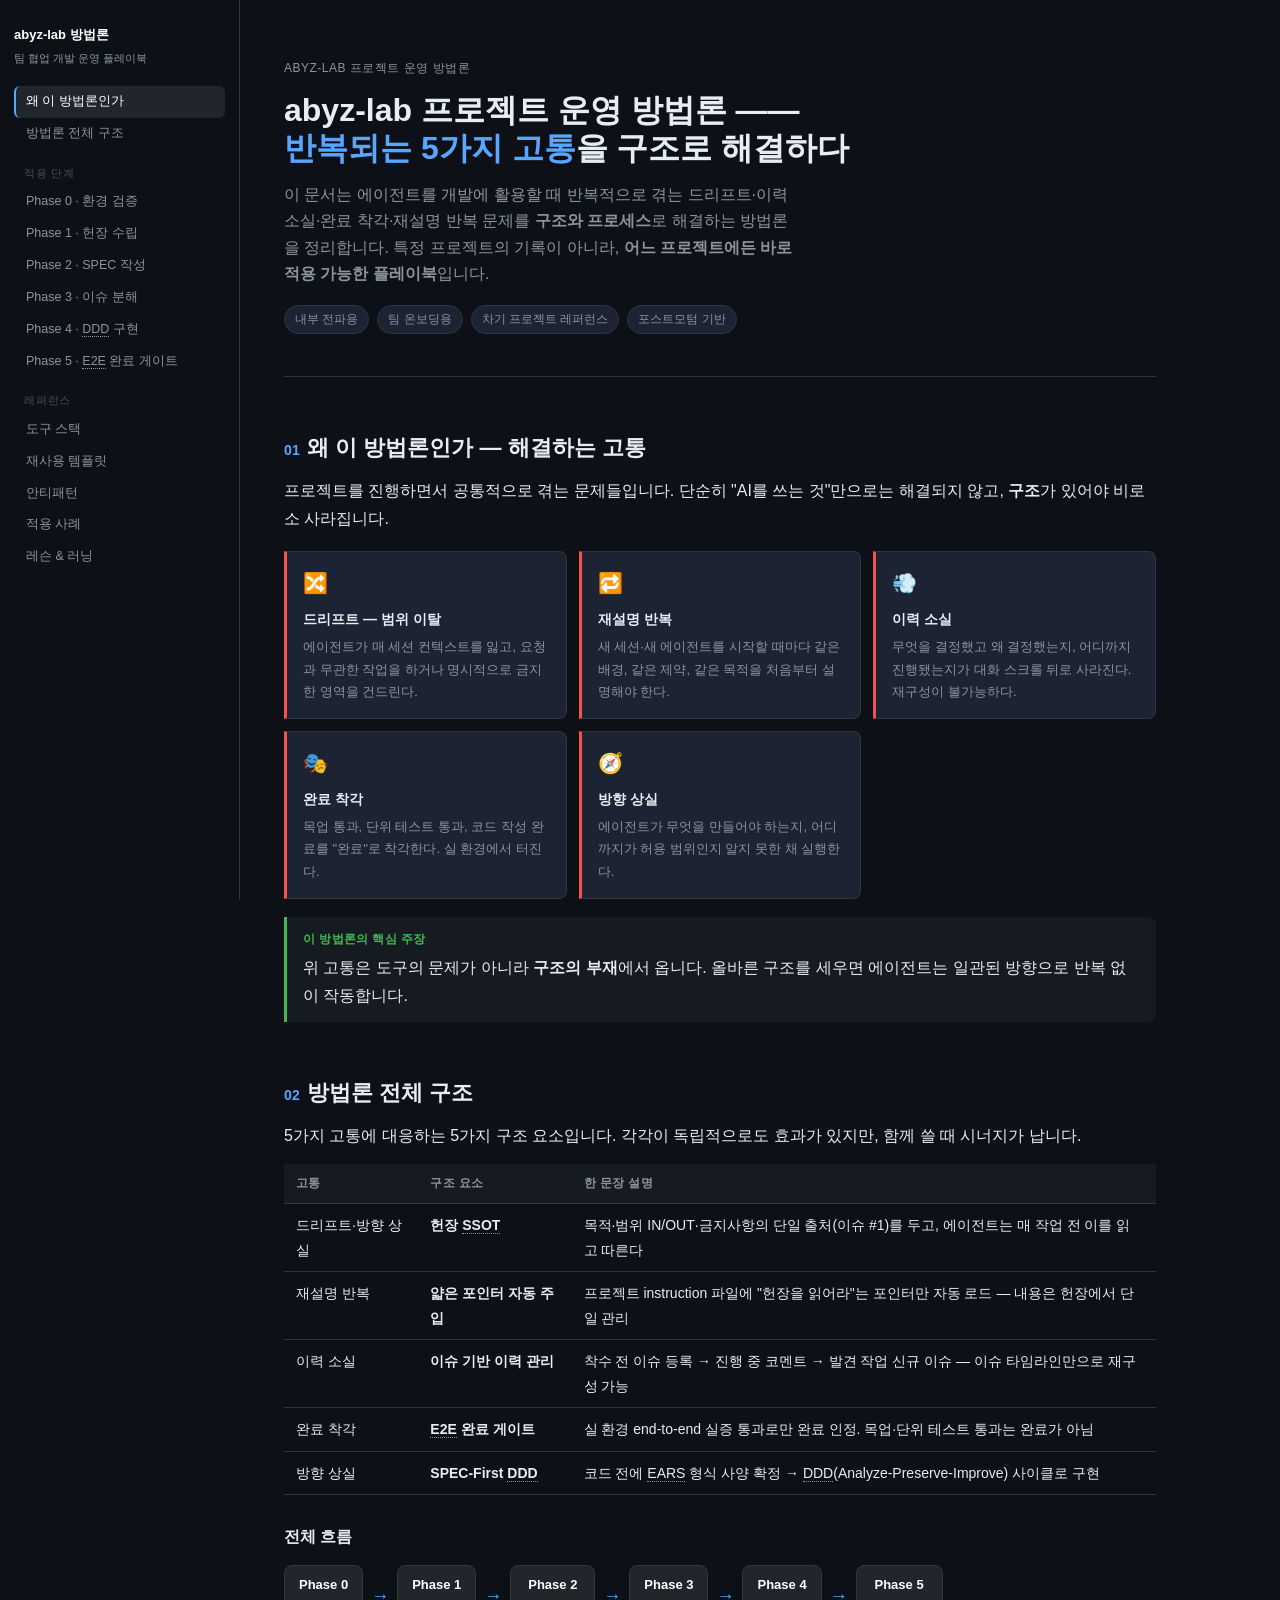
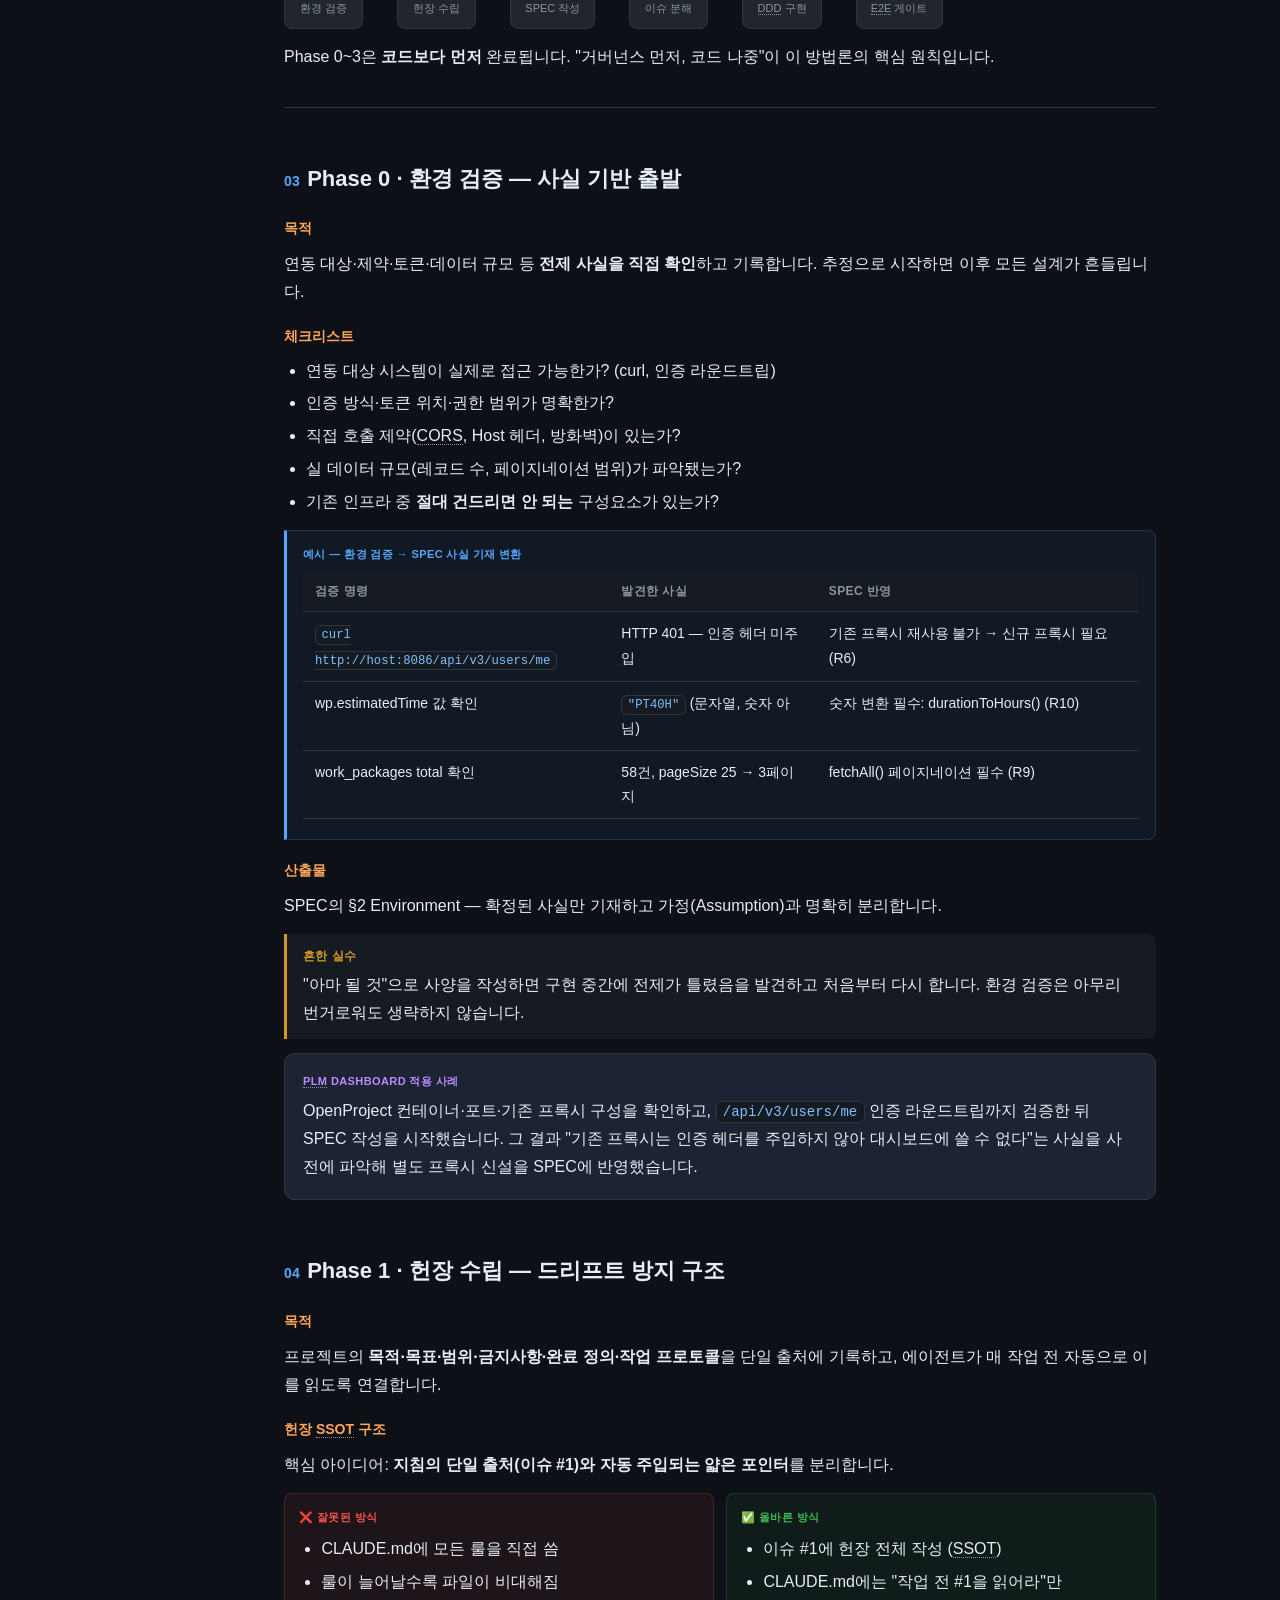
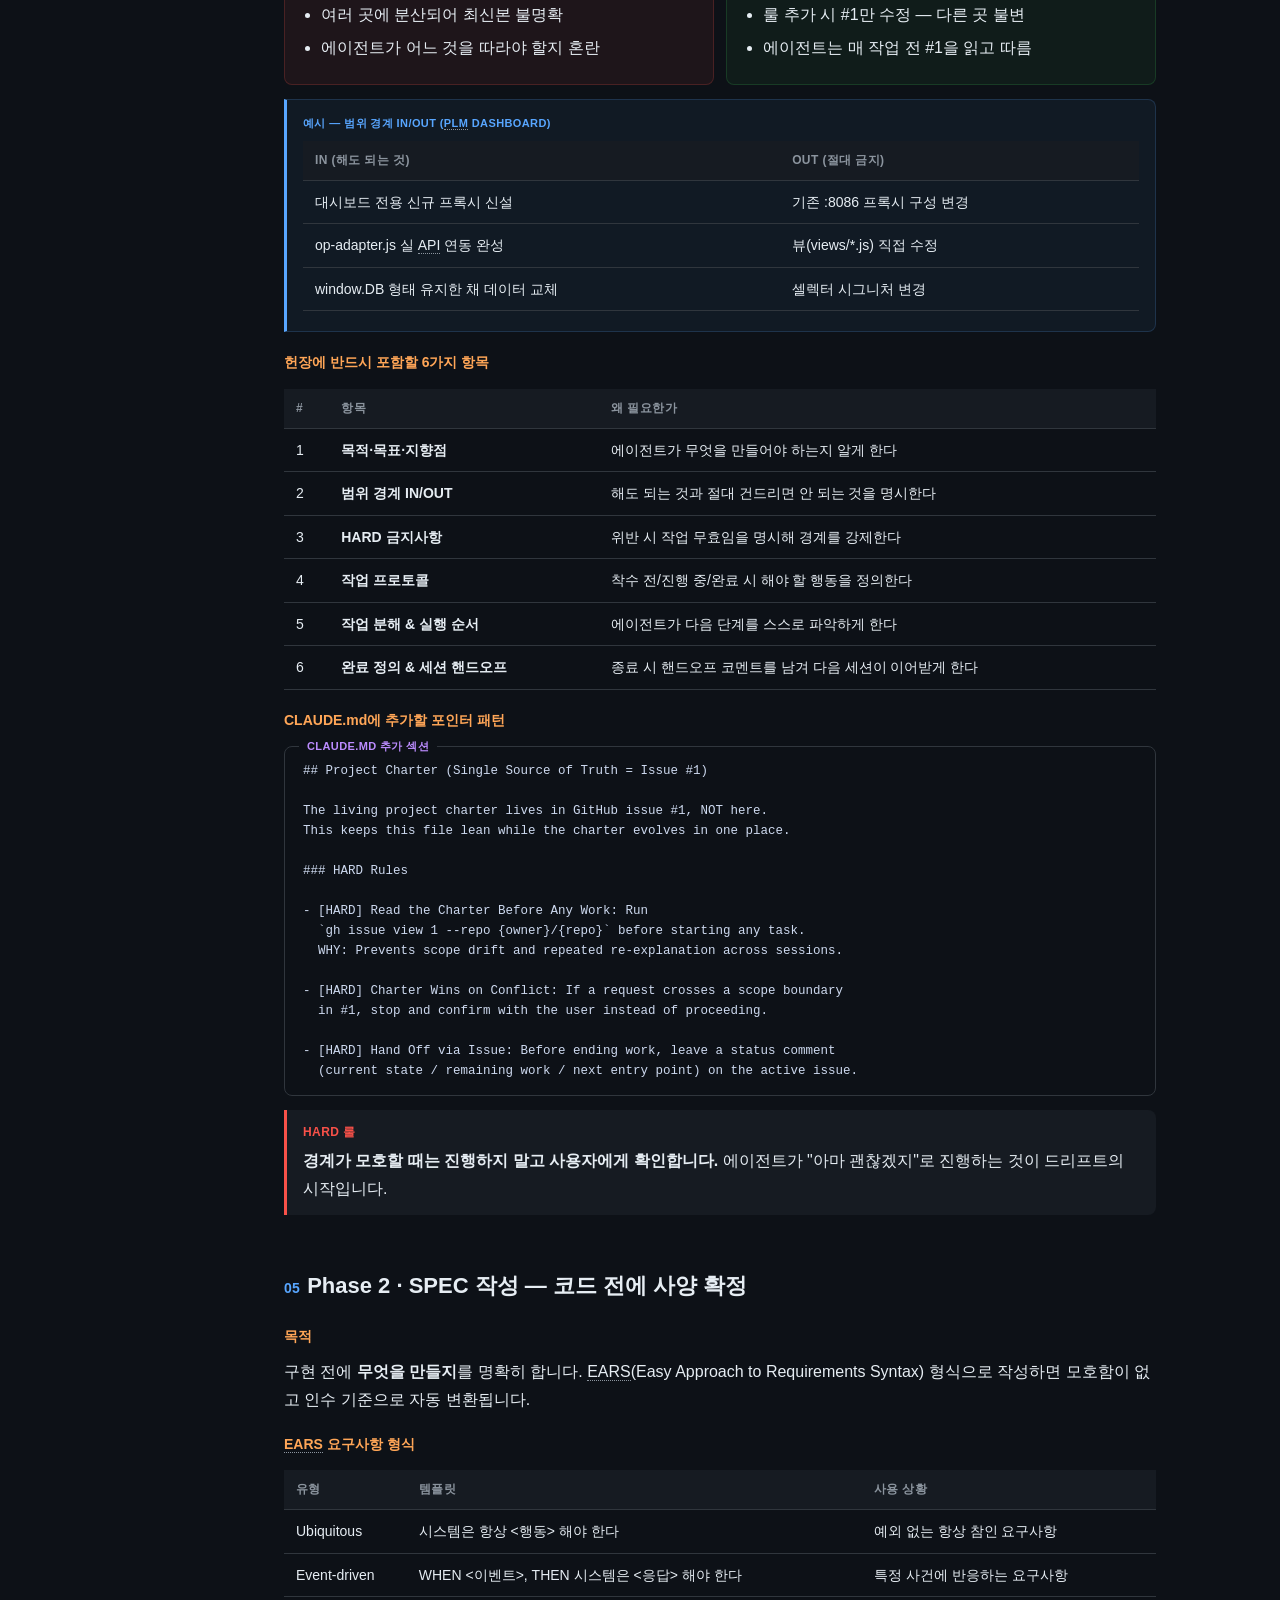
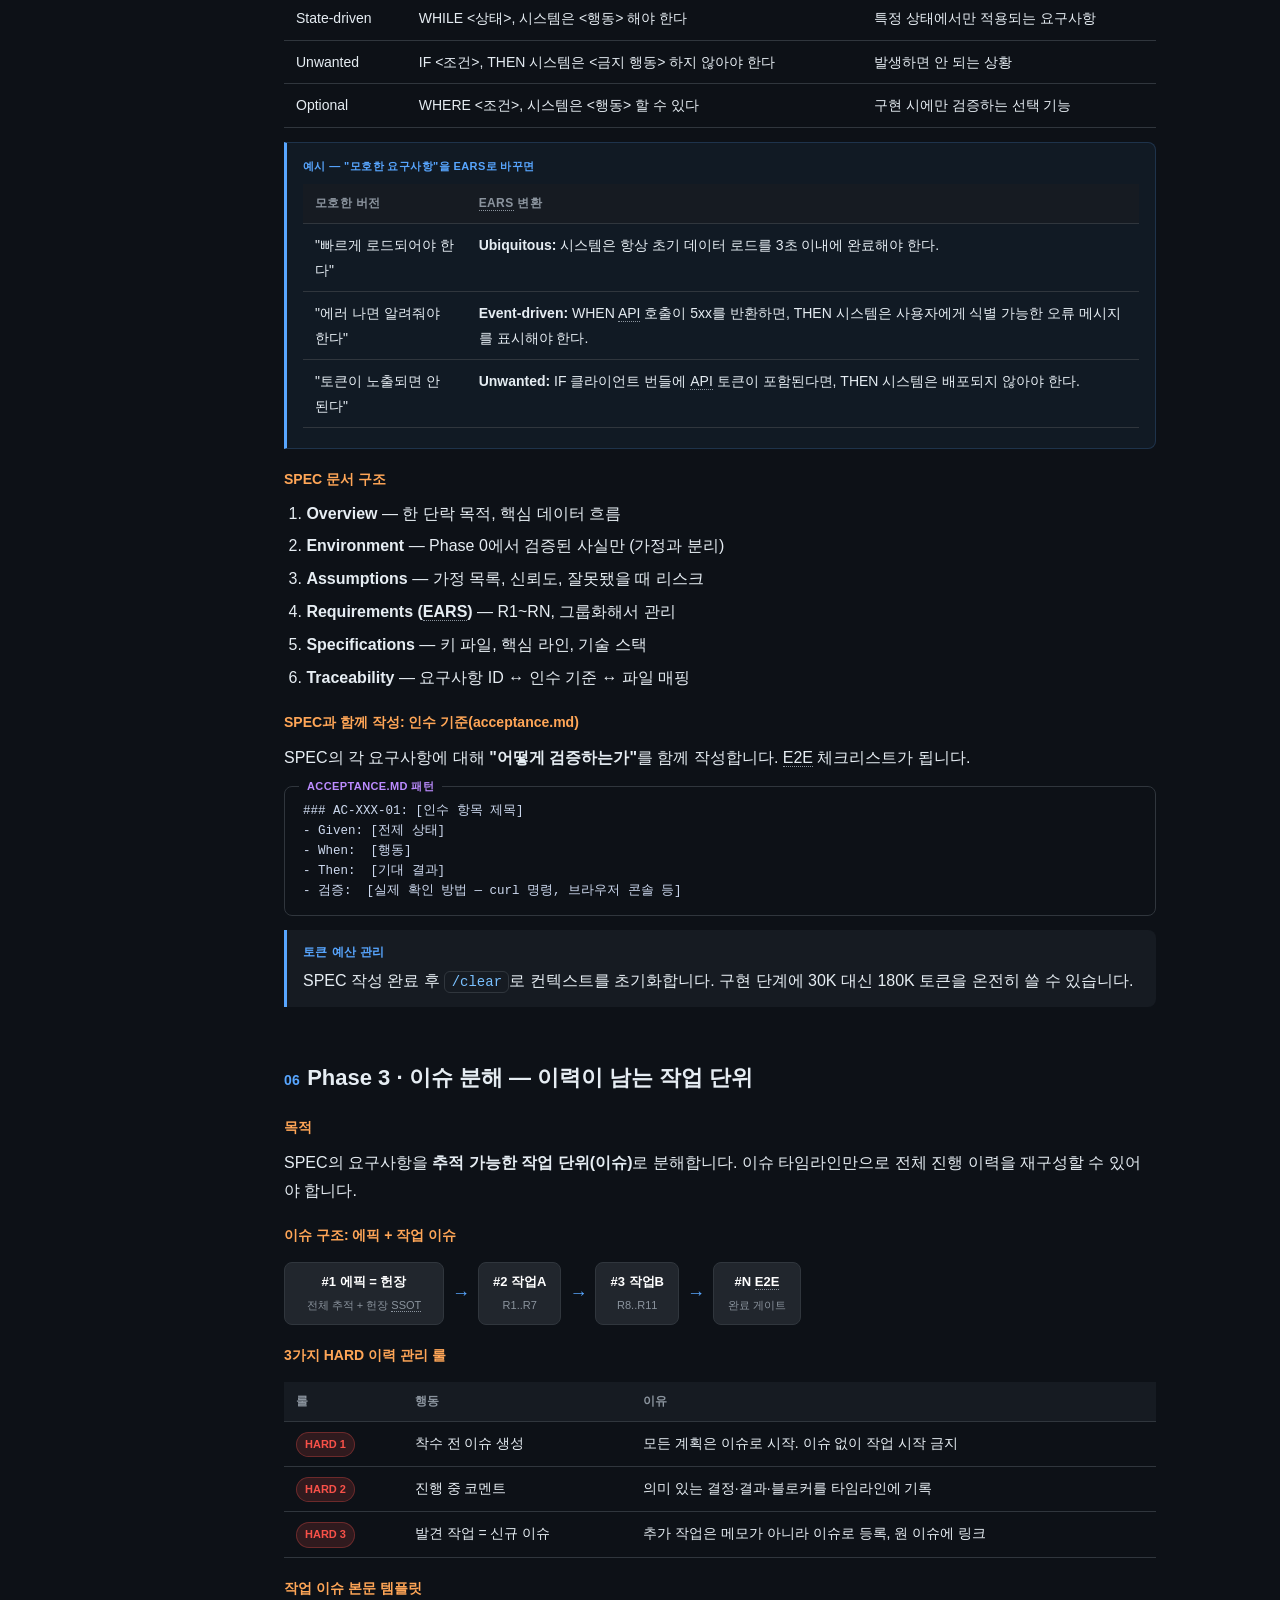
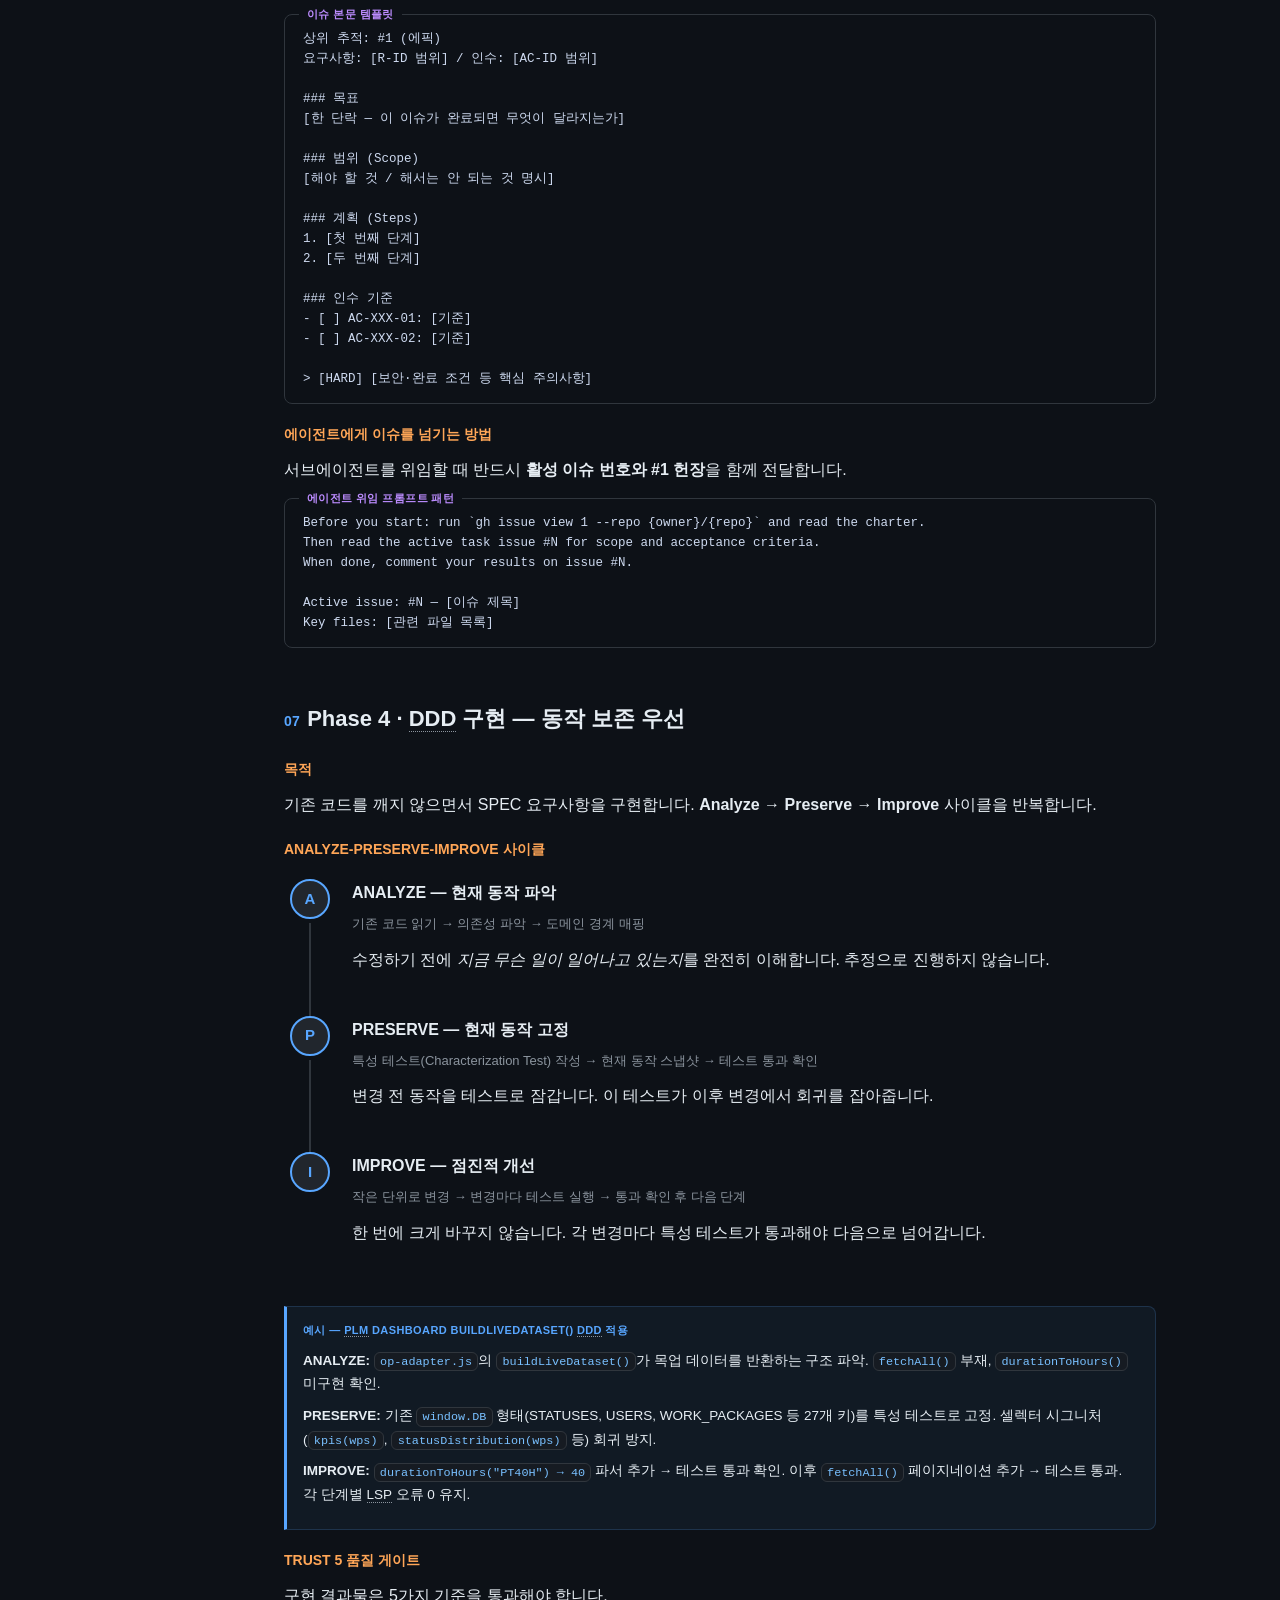
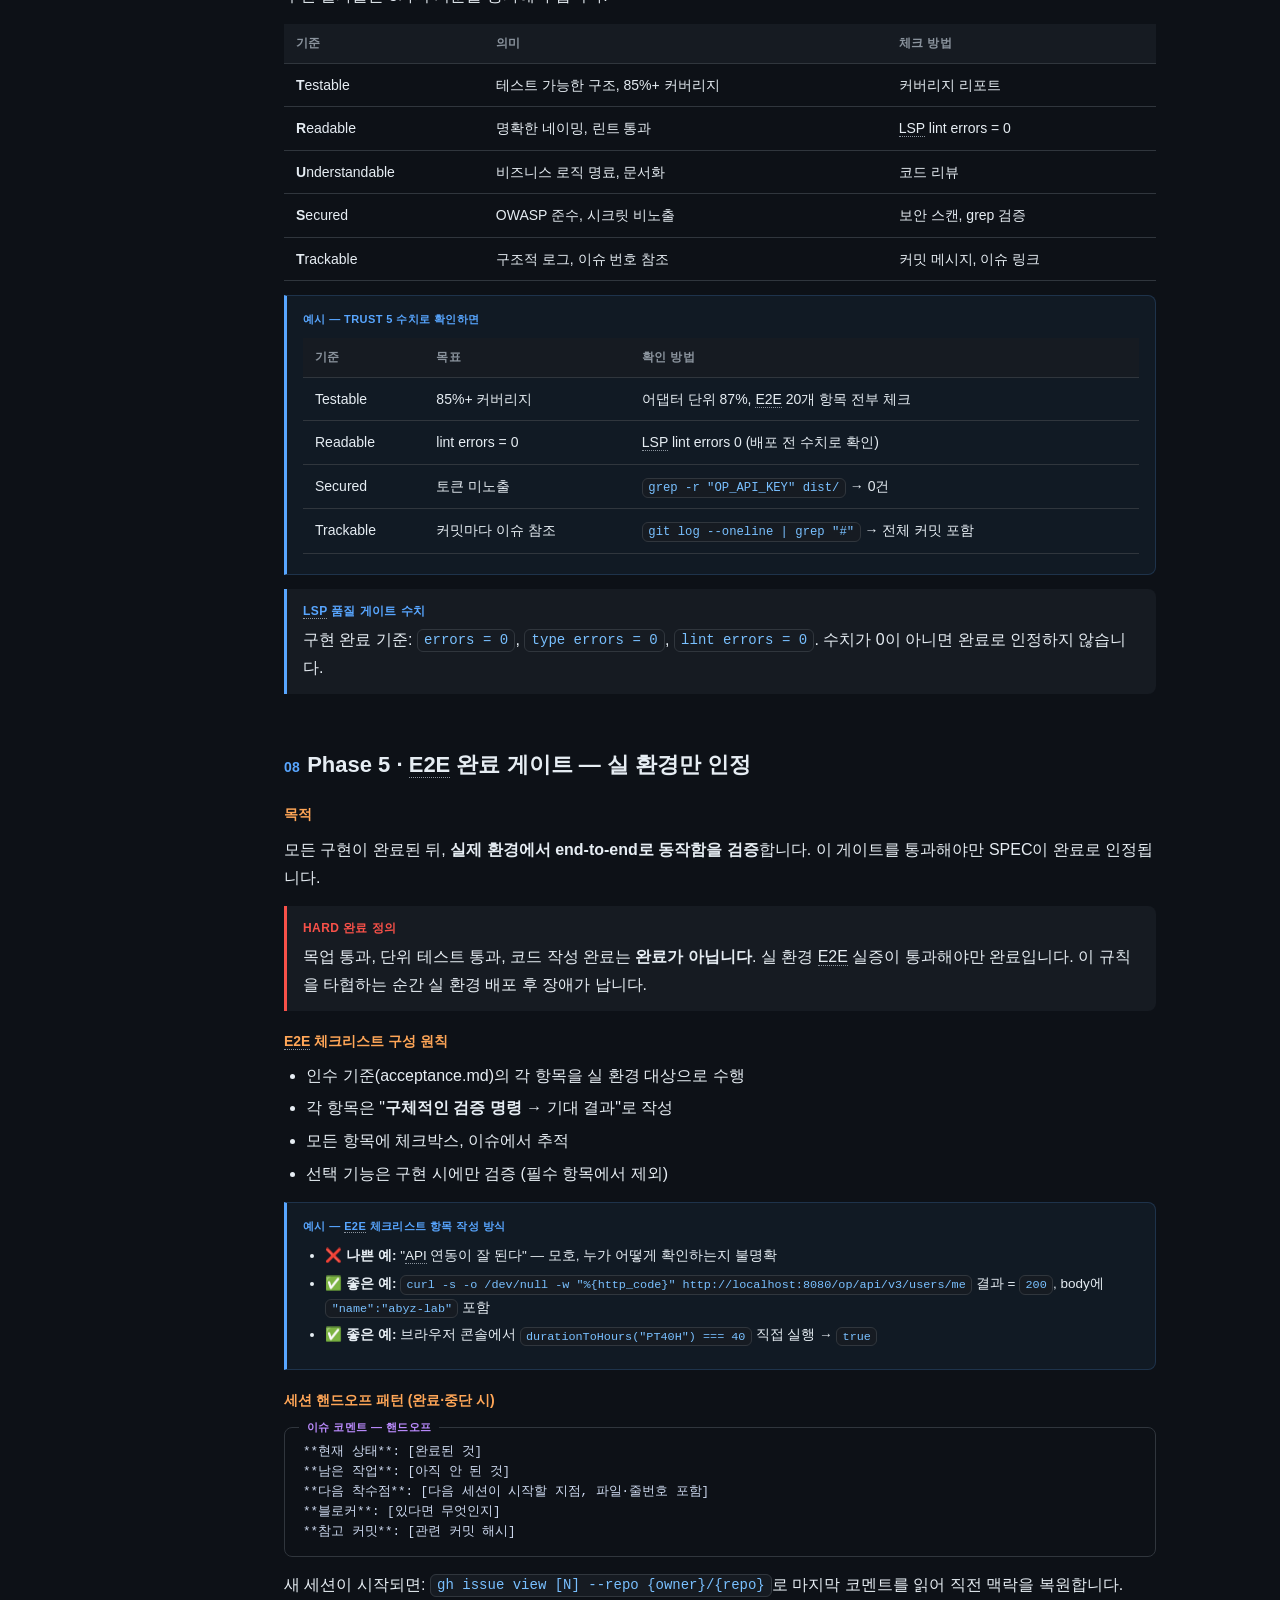
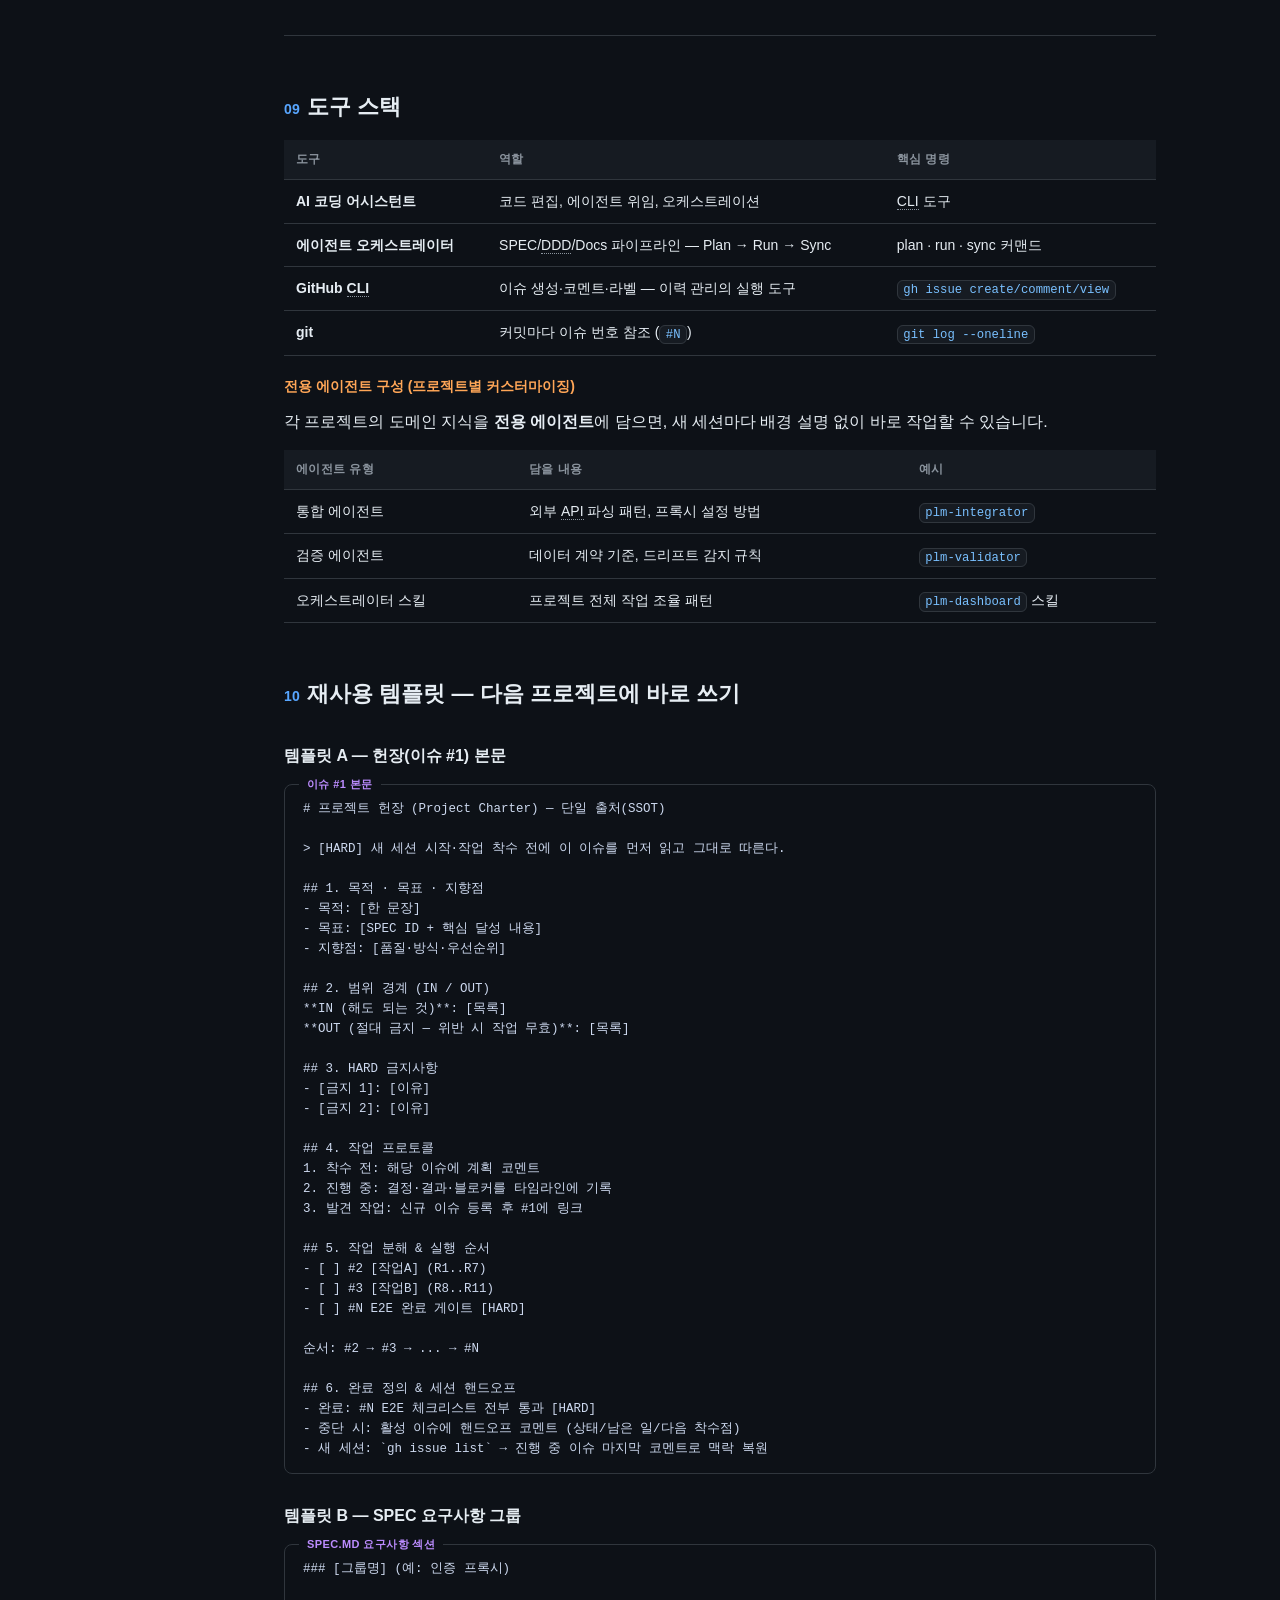
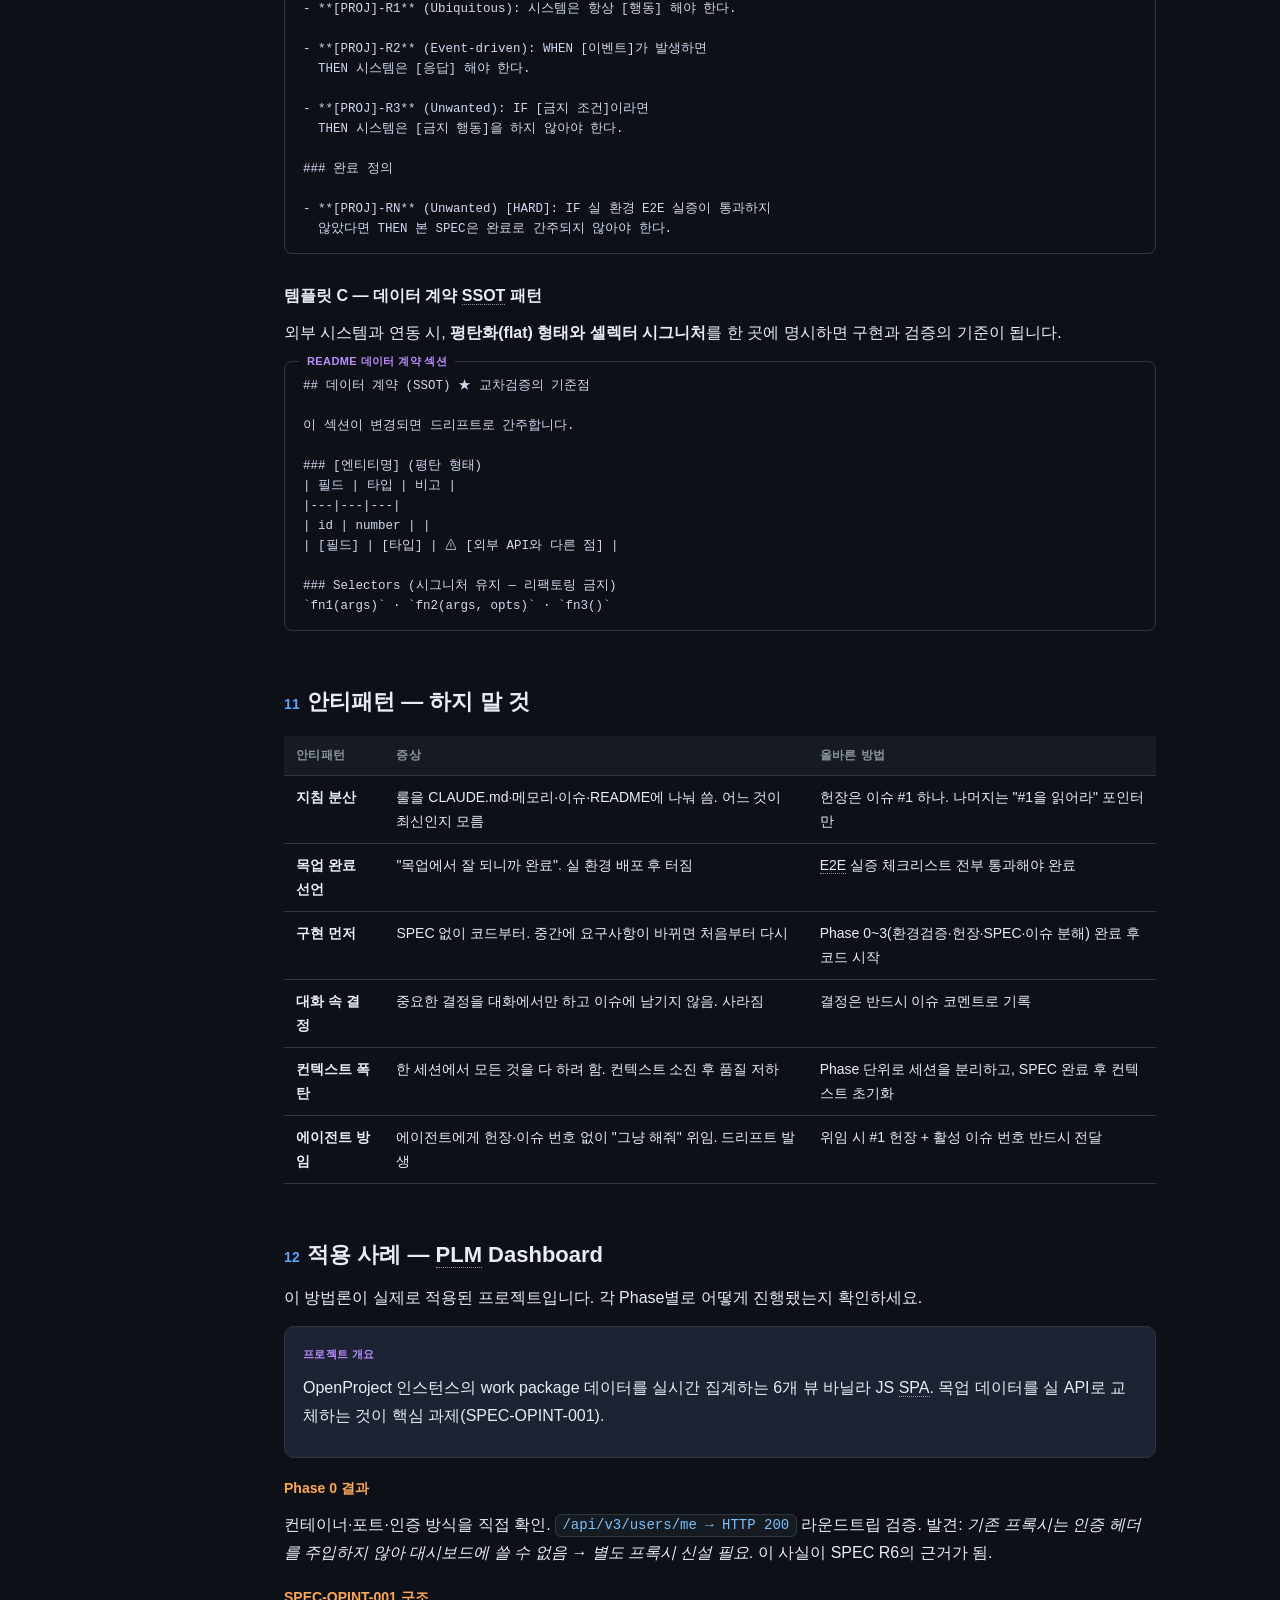
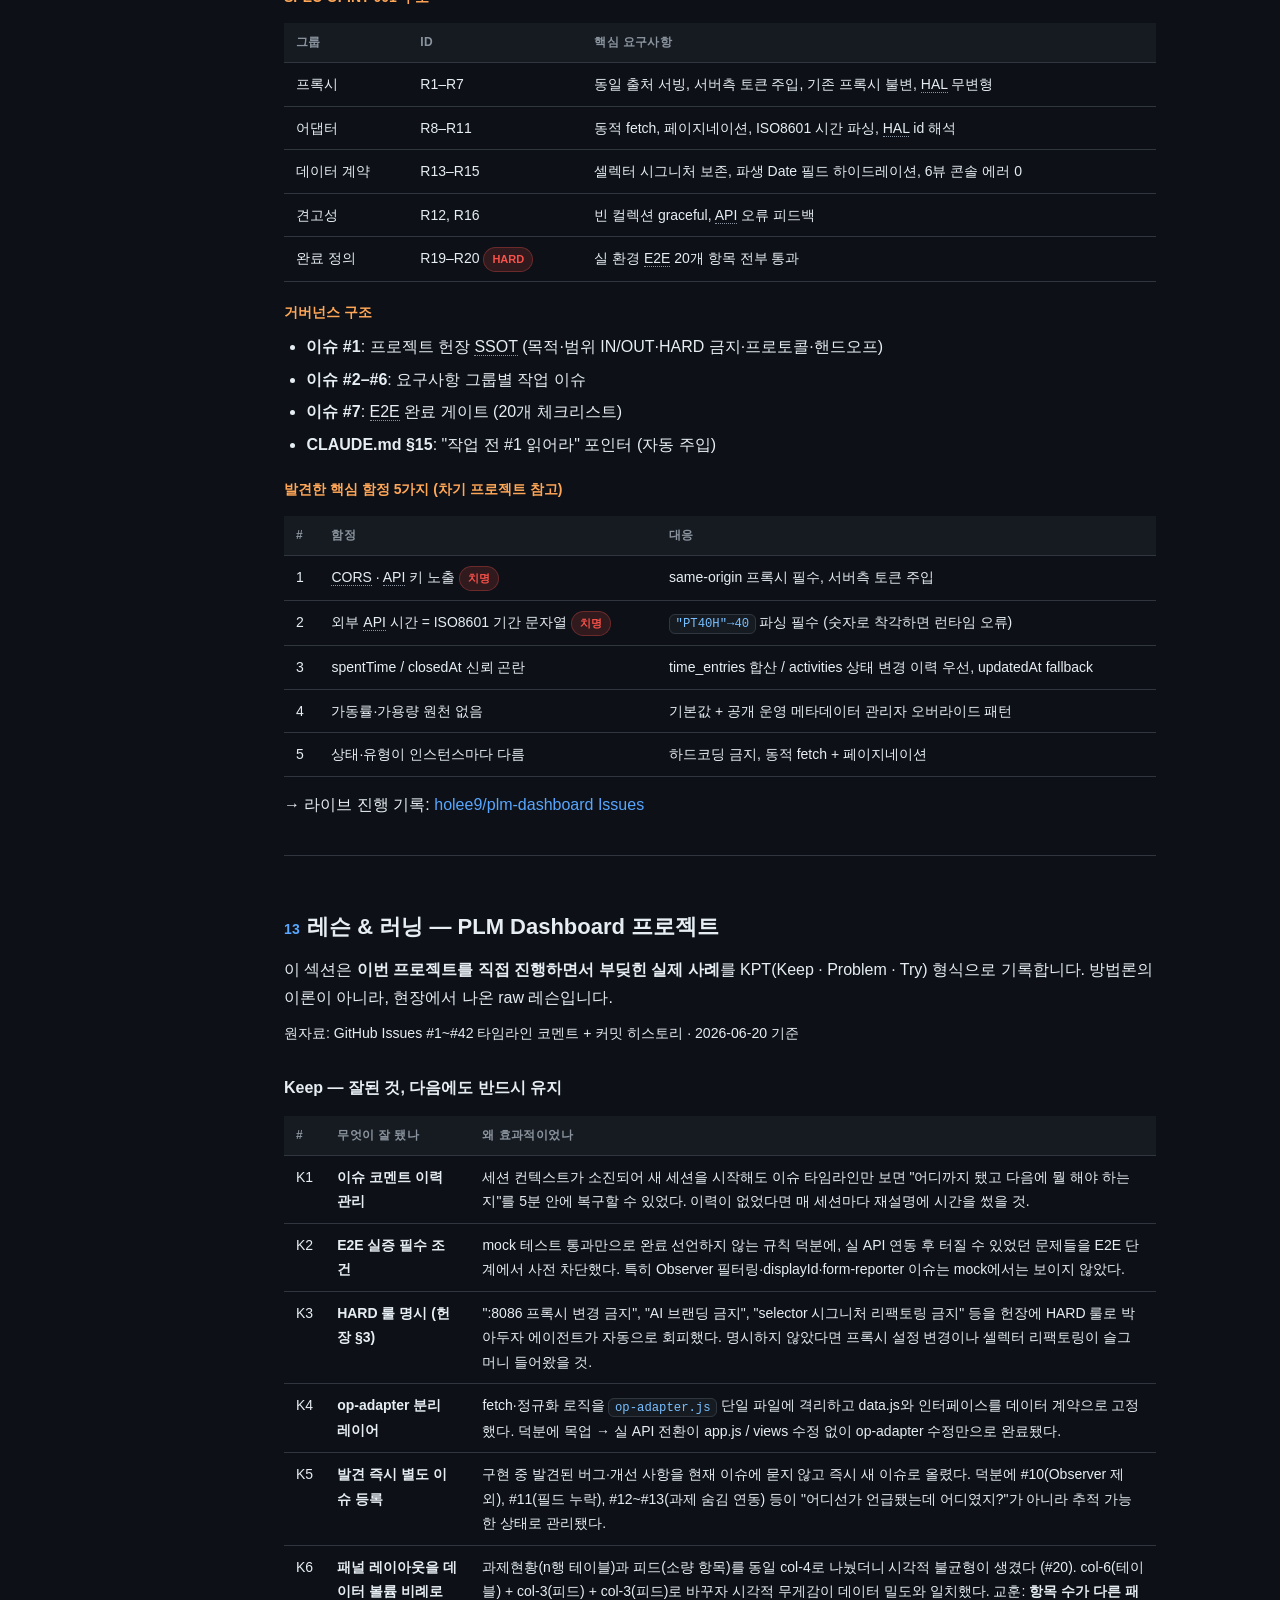
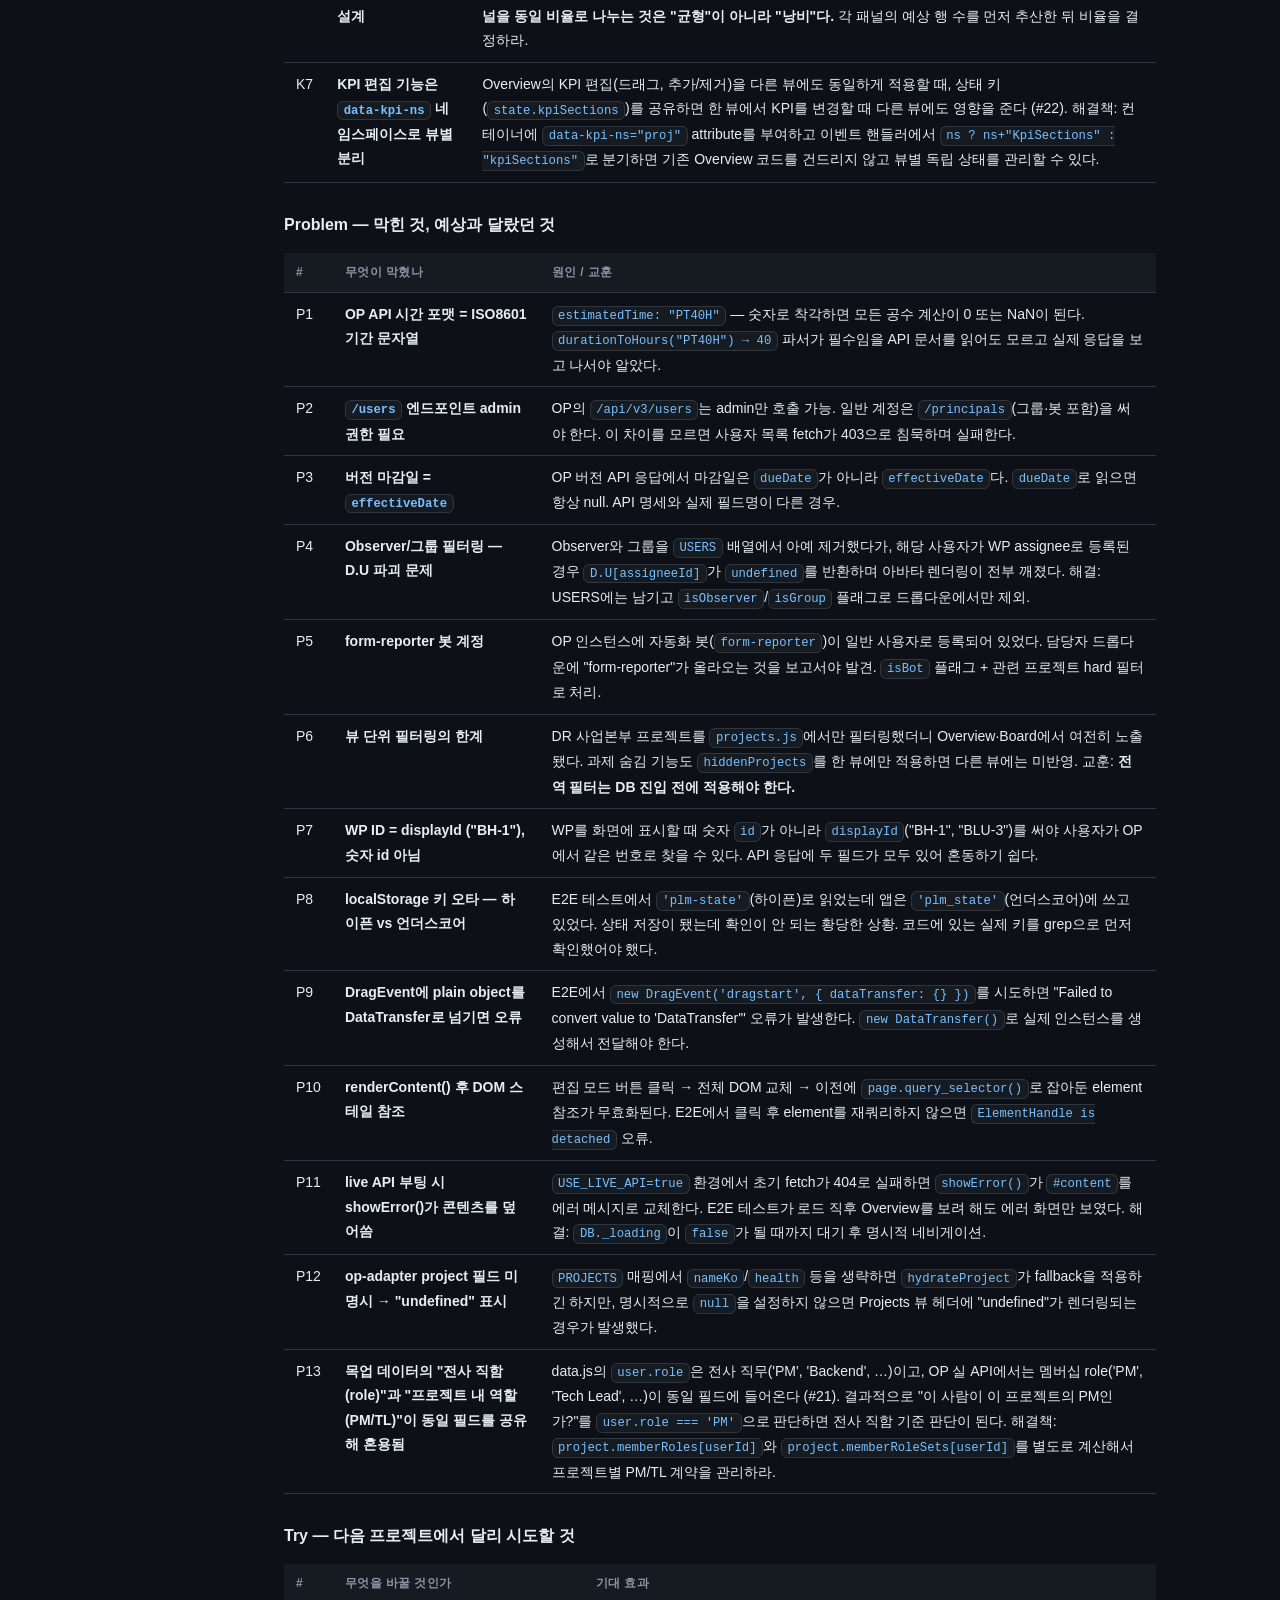
==== docs/index.html @ 7d0380ee "security: /op/ 프록시 접근 제어 추가 (#54) - LAN/Tailscale/localhost 대역만 allow, 나머지 deny - limit_except GET으로" ====
<!DOCTYPE html>
<html lang="ko">
<head>
<meta charset="UTF-8">
<meta name="viewport" content="width=device-width, initial-scale=1.0">
<title>abyz-lab 프로젝트 운영 방법론 플레이북</title>
<meta name="description" content="헌장 SSOT, SPEC-First DDD, 이슈 기반 이력 관리, E2E 완료 게이트 — abyz-lab이 수립하고 적용한 프로젝트 운영 방법론. 어느 프로젝트에나 바로 적용 가능한 플레이북.">
<style>
:root{
  --bg:#0d1117; --bg2:#161b22; --card:#1c2333; --card2:#21262d;
  --ink:#e6edf3; --muted:#8b949e; --line:#30363d;
  --blue:#58a6ff; --purple:#bc8cff; --green:#3fb950; --yellow:#d29922; --red:#f85149;
  --orange:#ffa657;
  --maxw:960px;
}
*{box-sizing:border-box;margin:0;padding:0}
html{scroll-behavior:smooth}
body{background:var(--bg);color:var(--ink);font-family:-apple-system,BlinkMacSystemFont,"Segoe UI","Apple SD Gothic Neo","Malgun Gothic",sans-serif;line-height:1.75;font-size:16px}
a{color:var(--blue);text-decoration:none}a:hover{text-decoration:underline}
code{font-family:"SFMono-Regular",Consolas,"Liberation Mono",Menlo,monospace;font-size:.875em;background:#161b22;padding:.15em .45em;border-radius:6px;border:1px solid var(--line);color:#79c0ff}
/* reading bar */
#bar{position:fixed;top:0;left:0;height:3px;width:0;background:linear-gradient(90deg,var(--blue),var(--purple));z-index:100}
/* layout */
.shell{display:grid;grid-template-columns:240px 1fr;max-width:1280px;margin:0 auto}
nav{position:sticky;top:0;height:100vh;overflow-y:auto;padding:24px 14px;border-right:1px solid var(--line);background:#0d1117}
nav .brand{font-size:13px;font-weight:700;color:#fff;margin-bottom:2px}
nav .sub{font-size:11px;color:var(--muted);margin-bottom:18px}
nav a{display:block;font-size:12.5px;color:var(--muted);padding:5px 10px;border-radius:6px;border-left:2px solid transparent}
nav a:hover{color:var(--ink);background:var(--card);text-decoration:none}
nav a.on{color:#fff;background:var(--card2);border-left-color:var(--blue)}
nav .sec{font-size:10.5px;text-transform:uppercase;letter-spacing:.8px;color:#484f58;margin:14px 0 4px 10px}
main{padding:52px 44px 140px;max-width:var(--maxw)}
@media(max-width:800px){.shell{grid-template-columns:1fr}nav{display:none}main{padding:28px 20px 100px}}
/* cover */
.cover{padding:6px 0 36px;border-bottom:1px solid var(--line);margin-bottom:2px}
.cover .eyebrow{font-size:12px;color:var(--muted);letter-spacing:.5px;text-transform:uppercase;margin-bottom:12px}
.cover h1{font-size:32px;line-height:1.2;margin-bottom:14px}
.cover h1 em{font-style:normal;color:var(--blue)}
.cover .lede{font-size:16px;color:var(--muted);max-width:58ch;line-height:1.65}
/* problem pain */
.pain-grid{display:grid;grid-template-columns:repeat(auto-fill,minmax(260px,1fr));gap:12px;margin:18px 0}
.pain{background:var(--card);border:1px solid var(--line);border-left:3px solid var(--red);border-radius:0 8px 8px 0;padding:14px 16px}
.pain .icon{font-size:20px;margin-bottom:6px}
.pain .t{font-weight:700;font-size:14px;margin-bottom:4px}
.pain .d{font-size:13px;color:var(--muted)}
.solve{border-left-color:var(--green)!important}
/* sections */
h2{font-size:22px;margin:52px 0 8px;scroll-margin-top:16px}
h2 .n{color:var(--blue);font-size:14px;font-weight:600;letter-spacing:.3px;margin-right:.5em}
h3{font-size:16px;font-weight:700;margin:28px 0 8px;color:#e6edf3}
h4{font-size:14px;font-weight:700;margin:18px 0 5px;color:var(--orange)}
p{margin:.6em 0}
ul,ol{padding-left:1.4em;margin:.5em 0}li{margin:.3em 0}
/* phase steps */
.phases{display:flex;flex-direction:column;gap:0;margin:18px 0}
.phase{display:grid;grid-template-columns:52px 1fr;gap:0}
.phase .num{display:flex;flex-direction:column;align-items:center}
.phase .circle{width:40px;height:40px;border-radius:50%;background:var(--card2);border:2px solid var(--blue);display:flex;align-items:center;justify-content:center;font-weight:800;font-size:15px;color:var(--blue);flex-shrink:0}
.phase .vline{flex:1;width:2px;background:var(--line);margin:4px auto 0}
.phase:last-child .vline{display:none}
.phase .body{padding:0 0 32px 16px}
.phase .body .title{font-weight:700;font-size:16px;margin-bottom:6px}
.phase .body .sub{font-size:13px;color:var(--muted);margin-bottom:10px}
/* tables */
table{width:100%;border-collapse:collapse;margin:14px 0;font-size:14px}
th,td{text-align:left;padding:9px 12px;border-bottom:1px solid var(--line);vertical-align:top}
th{color:#8b949e;font-size:12px;text-transform:uppercase;letter-spacing:.4px;background:var(--bg2)}
tr:hover td{background:rgba(255,255,255,.012)}
/* callouts */
.note{border-left:3px solid var(--blue);background:var(--bg2);border-radius:0 8px 8px 0;padding:12px 16px;margin:14px 0}
.note.hard{border-left-color:var(--red)}.note.tip{border-left-color:var(--green)}.note.warn{border-left-color:var(--yellow)}
.note .ht{font-size:12px;font-weight:700;letter-spacing:.4px;text-transform:uppercase;margin-bottom:4px}
.note.hard .ht{color:var(--red)}.note.tip .ht{color:var(--green)}.note.warn .ht{color:var(--yellow)}.note .ht{color:var(--blue)}
/* template boxes */
.tmpl{background:#0d1117;border:1px solid var(--line);border-radius:8px;padding:14px 18px;margin:14px 0;font-size:13px;position:relative}
.tmpl .tlabel{position:absolute;top:-10px;left:14px;background:#0d1117;padding:0 8px;font-size:11px;font-weight:700;color:var(--purple);letter-spacing:.4px;text-transform:uppercase}
.tmpl pre{white-space:pre-wrap;word-break:break-word;line-height:1.6;color:#cdd9ef;font-family:"SFMono-Regular",Consolas,monospace;font-size:12.5px}
/* badges */
.badge{display:inline-block;font-size:11px;font-weight:700;padding:2px 8px;border-radius:999px}
.b-hard{background:rgba(248,81,73,.15);color:var(--red);border:1px solid rgba(248,81,73,.3)}
.b-ok{background:rgba(63,185,80,.14);color:var(--green);border:1px solid rgba(63,185,80,.3)}
.b-prog{background:rgba(210,153,34,.14);color:var(--yellow);border:1px solid rgba(210,153,34,.3)}
.b-info{background:rgba(88,166,255,.12);color:var(--blue);border:1px solid rgba(88,166,255,.25)}
/* comparison */
.cmp{display:grid;grid-template-columns:1fr 1fr;gap:12px;margin:14px 0}
.cmp .side{border-radius:8px;padding:14px}
.cmp .bad{background:rgba(248,81,73,.07);border:1px solid rgba(248,81,73,.2)}
.cmp .good{background:rgba(63,185,80,.07);border:1px solid rgba(63,185,80,.2)}
.cmp .side .lbl{font-size:11px;font-weight:700;letter-spacing:.4px;text-transform:uppercase;margin-bottom:8px}
.bad .lbl{color:var(--red)}.good .lbl{color:var(--green)}
@media(max-width:600px){.cmp{grid-template-columns:1fr}}
/* flow */
.flow{display:flex;flex-wrap:wrap;align-items:center;gap:6px;margin:14px 0;font-size:13px}
.flow .node{background:var(--card2);border:1px solid var(--line);border-radius:8px;padding:8px 14px;text-align:center}
.flow .node b{display:block;color:#fff;font-size:13px}
.flow .node span{color:var(--muted);font-size:11px}
.flow .arr{color:var(--blue);font-size:18px;font-weight:700;padding:0 2px}
/* case block */
.case{background:var(--card);border:1px solid var(--line);border-radius:10px;padding:18px;margin:14px 0}
.case .cl{font-size:11px;color:var(--purple);font-weight:700;letter-spacing:.4px;text-transform:uppercase;margin-bottom:6px}
/* divider */
hr{border:none;border-top:1px solid var(--line);margin:36px 0}
/* toc chip */
.chips{display:flex;flex-wrap:wrap;gap:8px;margin:18px 0 6px}
.chip{background:var(--card);border:1px solid var(--line);color:var(--muted);font-size:12px;padding:3px 10px;border-radius:999px}
footer{font-size:13px;color:var(--muted);border-top:1px solid var(--line);margin-top:60px;padding-top:18px}
/* abbr tooltip */
abbr[title]{border-bottom:1px dotted var(--muted);cursor:help;text-decoration:none;position:relative}
abbr[title]:hover::after{content:attr(title);position:absolute;bottom:calc(100% + 6px);left:50%;transform:translateX(-50%);white-space:nowrap;background:#2d333b;color:var(--ink);font-size:12px;padding:5px 10px;border-radius:6px;border:1px solid var(--line);pointer-events:none;z-index:50;box-shadow:0 4px 12px rgba(0,0,0,.4);max-width:280px;text-align:center;line-height:1.5}
abbr[title]:hover::before{content:'';position:absolute;bottom:calc(100% + 1px);left:50%;transform:translateX(-50%);border:5px solid transparent;border-top-color:#2d333b;pointer-events:none;z-index:51}
/* example box */
.ex{background:rgba(88,166,255,.06);border:1px solid rgba(88,166,255,.18);border-left:3px solid var(--blue);border-radius:0 8px 8px 0;padding:14px 16px;margin:14px 0}
.ex .el{font-size:11px;font-weight:700;letter-spacing:.4px;text-transform:uppercase;color:var(--blue);margin-bottom:8px}
.ex p,.ex li{font-size:13.5px}.ex p+p{margin-top:8px}
.ex table{margin:6px 0}
</style>
</head>
<body>
<div id="bar"></div>
<div class="shell">
<nav>
  <div class="brand">abyz-lab 방법론</div>
  <div class="sub">팀 협업 개발 운영 플레이북</div>
  <a href="#why">왜 이 방법론인가</a>
  <a href="#overview">방법론 전체 구조</a>
  <div class="sec">적용 단계</div>
  <a href="#ph0">Phase 0 · 환경 검증</a>
  <a href="#ph1">Phase 1 · 헌장 수립</a>
  <a href="#ph2">Phase 2 · SPEC 작성</a>
  <a href="#ph3">Phase 3 · 이슈 분해</a>
  <a href="#ph4">Phase 4 · <abbr title="Domain-Driven Development">DDD</abbr> 구현</a>
  <a href="#ph5">Phase 5 · <abbr title="End-to-End">E2E</abbr> 완료 게이트</a>
  <div class="sec">레퍼런스</div>
  <a href="#tools">도구 스택</a>
  <a href="#templates">재사용 템플릿</a>
  <a href="#antipatterns">안티패턴</a>
  <a href="#case">적용 사례</a>
  <a href="#lessons">레슨 &amp; 러닝</a>
</nav>
<main>

<!-- COVER -->
<div class="cover">
  <div class="eyebrow">abyz-lab 프로젝트 운영 방법론</div>
  <h1>abyz-lab 프로젝트 운영 방법론 ——<br><em>반복되는 5가지 고통</em>을 구조로 해결하다</h1>
  <p class="lede">이 문서는 에이전트를 개발에 활용할 때 반복적으로 겪는 드리프트·이력 소실·완료 착각·재설명 반복 문제를 <strong>구조와 프로세스</strong>로 해결하는 방법론을 정리합니다. 특정 프로젝트의 기록이 아니라, <strong>어느 프로젝트에든 바로 적용 가능한 플레이북</strong>입니다.</p>
  <div class="chips">
    <span class="chip">내부 전파용</span>
    <span class="chip">팀 온보딩용</span>
    <span class="chip">차기 프로젝트 레퍼런스</span>
    <span class="chip">포스트모텀 기반</span>
  </div>
</div>

<!-- 1. WHY -->
<section id="why">
<h2><span class="n">01</span>왜 이 방법론인가 — 해결하는 고통</h2>
<p>프로젝트를 진행하면서 공통적으로 겪는 문제들입니다. 단순히 "AI를 쓰는 것"만으로는 해결되지 않고, <strong>구조</strong>가 있어야 비로소 사라집니다.</p>

<div class="pain-grid">
  <div class="pain">
    <div class="icon">🔀</div>
    <div class="t">드리프트 — 범위 이탈</div>
    <div class="d">에이전트가 매 세션 컨텍스트를 잃고, 요청과 무관한 작업을 하거나 명시적으로 금지한 영역을 건드린다.</div>
  </div>
  <div class="pain">
    <div class="icon">🔁</div>
    <div class="t">재설명 반복</div>
    <div class="d">새 세션·새 에이전트를 시작할 때마다 같은 배경, 같은 제약, 같은 목적을 처음부터 설명해야 한다.</div>
  </div>
  <div class="pain">
    <div class="icon">💨</div>
    <div class="t">이력 소실</div>
    <div class="d">무엇을 결정했고 왜 결정했는지, 어디까지 진행됐는지가 대화 스크롤 뒤로 사라진다. 재구성이 불가능하다.</div>
  </div>
  <div class="pain">
    <div class="icon">🎭</div>
    <div class="t">완료 착각</div>
    <div class="d">목업 통과, 단위 테스트 통과, 코드 작성 완료를 "완료"로 착각한다. 실 환경에서 터진다.</div>
  </div>
  <div class="pain">
    <div class="icon">🧭</div>
    <div class="t">방향 상실</div>
    <div class="d">에이전트가 무엇을 만들어야 하는지, 어디까지가 허용 범위인지 알지 못한 채 실행한다.</div>
  </div>
</div>

<div class="note tip">
  <div class="ht">이 방법론의 핵심 주장</div>
  위 고통은 도구의 문제가 아니라 <strong>구조의 부재</strong>에서 옵니다. 올바른 구조를 세우면 에이전트는 일관된 방향으로 반복 없이 작동합니다.
</div>
</section>

<!-- 2. OVERVIEW -->
<section id="overview">
<h2><span class="n">02</span>방법론 전체 구조</h2>
<p>5가지 고통에 대응하는 5가지 구조 요소입니다. 각각이 독립적으로도 효과가 있지만, 함께 쓸 때 시너지가 납니다.</p>

<table>
  <tr><th>고통</th><th>구조 요소</th><th>한 문장 설명</th></tr>
  <tr><td>드리프트·방향 상실</td><td><strong>헌장 <abbr title="Single Source of Truth">SSOT</abbr></strong></td><td>목적·범위 IN/OUT·금지사항의 단일 출처(이슈 #1)를 두고, 에이전트는 매 작업 전 이를 읽고 따른다</td></tr>
  <tr><td>재설명 반복</td><td><strong>얇은 포인터 자동 주입</strong></td><td>프로젝트 instruction 파일에 "헌장을 읽어라"는 포인터만 자동 로드 — 내용은 헌장에서 단일 관리</td></tr>
  <tr><td>이력 소실</td><td><strong>이슈 기반 이력 관리</strong></td><td>착수 전 이슈 등록 → 진행 중 코멘트 → 발견 작업 신규 이슈 — 이슈 타임라인만으로 재구성 가능</td></tr>
  <tr><td>완료 착각</td><td><strong><abbr title="End-to-End">E2E</abbr> 완료 게이트</strong></td><td>실 환경 end-to-end 실증 통과로만 완료 인정. 목업·단위 테스트 통과는 완료가 아님</td></tr>
  <tr><td>방향 상실</td><td><strong>SPEC-First <abbr title="Domain-Driven Development">DDD</abbr></strong></td><td>코드 전에 <abbr title="Easy Approach to Requirements Syntax">EARS</abbr> 형식 사양 확정 → <abbr title="Domain-Driven Development">DDD</abbr>(Analyze-Preserve-Improve) 사이클로 구현</td></tr>
</table>

<h3>전체 흐름</h3>
<div class="flow">
  <div class="node"><b>Phase 0</b><span>환경 검증</span></div><div class="arr">→</div>
  <div class="node"><b>Phase 1</b><span>헌장 수립</span></div><div class="arr">→</div>
  <div class="node"><b>Phase 2</b><span>SPEC 작성</span></div><div class="arr">→</div>
  <div class="node"><b>Phase 3</b><span>이슈 분해</span></div><div class="arr">→</div>
  <div class="node"><b>Phase 4</b><span><abbr title="Domain-Driven Development">DDD</abbr> 구현</span></div><div class="arr">→</div>
  <div class="node"><b>Phase 5</b><span><abbr title="End-to-End">E2E</abbr> 게이트</span></div>
</div>
<p>Phase 0~3은 <strong>코드보다 먼저</strong> 완료됩니다. "거버넌스 먼저, 코드 나중"이 이 방법론의 핵심 원칙입니다.</p>
</section>

<hr>

<!-- PHASE 0 -->
<section id="ph0">
<h2><span class="n">03</span>Phase 0 · 환경 검증 — 사실 기반 출발</h2>
<h4>목적</h4>
<p>연동 대상·제약·토큰·데이터 규모 등 <strong>전제 사실을 직접 확인</strong>하고 기록합니다. 추정으로 시작하면 이후 모든 설계가 흔들립니다.</p>

<h4>체크리스트</h4>
<ul>
  <li>연동 대상 시스템이 실제로 접근 가능한가? (curl, 인증 라운드트립)</li>
  <li>인증 방식·토큰 위치·권한 범위가 명확한가?</li>
  <li>직접 호출 제약(<abbr title="Cross-Origin Resource Sharing">CORS</abbr>, Host 헤더, 방화벽)이 있는가?</li>
  <li>실 데이터 규모(레코드 수, 페이지네이션 범위)가 파악됐는가?</li>
  <li>기존 인프라 중 <strong>절대 건드리면 안 되는</strong> 구성요소가 있는가?</li>
</ul>


<div class="ex">
  <div class="el">예시 — 환경 검증 → SPEC 사실 기재 변환</div>
  <table>
    <tr><th>검증 명령</th><th>발견한 사실</th><th>SPEC 반영</th></tr>
    <tr><td><code>curl http://host:8086/api/v3/users/me</code></td><td>HTTP 401 — 인증 헤더 미주입</td><td>기존 프록시 재사용 불가 → 신규 프록시 필요 (R6)</td></tr>
    <tr><td>wp.estimatedTime 값 확인</td><td><code>"PT40H"</code> (문자열, 숫자 아님)</td><td>숫자 변환 필수: durationToHours() (R10)</td></tr>
    <tr><td>work_packages total 확인</td><td>58건, pageSize 25 → 3페이지</td><td>fetchAll() 페이지네이션 필수 (R9)</td></tr>
  </table>
</div>

<h4>산출물</h4>
<p>SPEC의 §2 Environment — 확정된 사실만 기재하고 가정(Assumption)과 명확히 분리합니다.</p>

<div class="note warn">
  <div class="ht">흔한 실수</div>
  "아마 될 것"으로 사양을 작성하면 구현 중간에 전제가 틀렸음을 발견하고 처음부터 다시 합니다. 환경 검증은 아무리 번거로워도 생략하지 않습니다.
</div>

<div class="case">
  <div class="cl"><abbr title="Product Lifecycle Management">PLM</abbr> Dashboard 적용 사례</div>
  OpenProject 컨테이너·포트·기존 프록시 구성을 확인하고, <code>/api/v3/users/me</code> 인증 라운드트립까지 검증한 뒤 SPEC 작성을 시작했습니다. 그 결과 "기존 프록시는 인증 헤더를 주입하지 않아 대시보드에 쓸 수 없다"는 사실을 사전에 파악해 별도 프록시 신설을 SPEC에 반영했습니다.
</div>
</section>

<!-- PHASE 1 -->
<section id="ph1">
<h2><span class="n">04</span>Phase 1 · 헌장 수립 — 드리프트 방지 구조</h2>
<h4>목적</h4>
<p>프로젝트의 <strong>목적·목표·범위·금지사항·완료 정의·작업 프로토콜</strong>을 단일 출처에 기록하고, 에이전트가 매 작업 전 자동으로 이를 읽도록 연결합니다.</p>

<h4>헌장 <abbr title="Single Source of Truth">SSOT</abbr> 구조</h4>
<p>핵심 아이디어: <strong>지침의 단일 출처(이슈 #1)와 자동 주입되는 얇은 포인터</strong>를 분리합니다.</p>

<div class="cmp">
  <div class="side bad">
    <div class="lbl">❌ 잘못된 방식</div>
    <ul>
      <li>CLAUDE.md에 모든 룰을 직접 씀</li>
      <li>룰이 늘어날수록 파일이 비대해짐</li>
      <li>여러 곳에 분산되어 최신본 불명확</li>
      <li>에이전트가 어느 것을 따라야 할지 혼란</li>
    </ul>
  </div>
  <div class="side good">
    <div class="lbl">✅ 올바른 방식</div>
    <ul>
      <li>이슈 #1에 헌장 전체 작성 (<abbr title="Single Source of Truth">SSOT</abbr>)</li>
      <li>CLAUDE.md에는 "작업 전 #1을 읽어라"만</li>
      <li>룰 추가 시 #1만 수정 — 다른 곳 불변</li>
      <li>에이전트는 매 작업 전 #1을 읽고 따름</li>
    </ul>
  </div>
</div>

<div class="ex">
  <div class="el">예시 — 범위 경계 IN/OUT (<abbr title="Product Lifecycle Management">PLM</abbr> Dashboard)</div>
  <table>
    <tr><th>IN (해도 되는 것)</th><th>OUT (절대 금지)</th></tr>
    <tr><td>대시보드 전용 신규 프록시 신설</td><td>기존 :8086 프록시 구성 변경</td></tr>
    <tr><td>op-adapter.js 실 <abbr title="Application Programming Interface">API</abbr> 연동 완성</td><td>뷰(views/*.js) 직접 수정</td></tr>
    <tr><td>window.DB 형태 유지한 채 데이터 교체</td><td>셀렉터 시그니처 변경</td></tr>
  </table>
</div>

<h4>헌장에 반드시 포함할 6가지 항목</h4>
<table>
  <tr><th>#</th><th>항목</th><th>왜 필요한가</th></tr>
  <tr><td>1</td><td><strong>목적·목표·지향점</strong></td><td>에이전트가 무엇을 만들어야 하는지 알게 한다</td></tr>
  <tr><td>2</td><td><strong>범위 경계 IN/OUT</strong></td><td>해도 되는 것과 절대 건드리면 안 되는 것을 명시한다</td></tr>
  <tr><td>3</td><td><strong>HARD 금지사항</strong></td><td>위반 시 작업 무효임을 명시해 경계를 강제한다</td></tr>
  <tr><td>4</td><td><strong>작업 프로토콜</strong></td><td>착수 전/진행 중/완료 시 해야 할 행동을 정의한다</td></tr>
  <tr><td>5</td><td><strong>작업 분해 & 실행 순서</strong></td><td>에이전트가 다음 단계를 스스로 파악하게 한다</td></tr>
  <tr><td>6</td><td><strong>완료 정의 & 세션 핸드오프</strong></td><td>종료 시 핸드오프 코멘트를 남겨 다음 세션이 이어받게 한다</td></tr>
</table>

<h4>CLAUDE.md에 추가할 포인터 패턴</h4>
<div class="tmpl">
  <div class="tlabel">CLAUDE.md 추가 섹션</div>
  <pre>## Project Charter (Single Source of Truth = Issue #1)

The living project charter lives in GitHub issue #1, NOT here.
This keeps this file lean while the charter evolves in one place.

### HARD Rules

- [HARD] Read the Charter Before Any Work: Run
  `gh issue view 1 --repo {owner}/{repo}` before starting any task.
  WHY: Prevents scope drift and repeated re-explanation across sessions.

- [HARD] Charter Wins on Conflict: If a request crosses a scope boundary
  in #1, stop and confirm with the user instead of proceeding.

- [HARD] Hand Off via Issue: Before ending work, leave a status comment
  (current state / remaining work / next entry point) on the active issue.</pre>
</div>

<div class="note hard">
  <div class="ht">HARD 룰</div>
  <strong>경계가 모호할 때는 진행하지 말고 사용자에게 확인합니다.</strong> 에이전트가 "아마 괜찮겠지"로 진행하는 것이 드리프트의 시작입니다.
</div>
</section>

<!-- PHASE 2 -->
<section id="ph2">
<h2><span class="n">05</span>Phase 2 · SPEC 작성 — 코드 전에 사양 확정</h2>
<h4>목적</h4>
<p>구현 전에 <strong>무엇을 만들지</strong>를 명확히 합니다. <abbr title="Easy Approach to Requirements Syntax">EARS</abbr>(Easy Approach to Requirements Syntax) 형식으로 작성하면 모호함이 없고 인수 기준으로 자동 변환됩니다.</p>

<h4><abbr title="Easy Approach to Requirements Syntax">EARS</abbr> 요구사항 형식</h4>
<table>
  <tr><th>유형</th><th>템플릿</th><th>사용 상황</th></tr>
  <tr><td>Ubiquitous</td><td>시스템은 항상 &lt;행동&gt; 해야 한다</td><td>예외 없는 항상 참인 요구사항</td></tr>
  <tr><td>Event-driven</td><td>WHEN &lt;이벤트&gt;, THEN 시스템은 &lt;응답&gt; 해야 한다</td><td>특정 사건에 반응하는 요구사항</td></tr>
  <tr><td>State-driven</td><td>WHILE &lt;상태&gt;, 시스템은 &lt;행동&gt; 해야 한다</td><td>특정 상태에서만 적용되는 요구사항</td></tr>
  <tr><td>Unwanted</td><td>IF &lt;조건&gt;, THEN 시스템은 &lt;금지 행동&gt; 하지 않아야 한다</td><td>발생하면 안 되는 상황</td></tr>
  <tr><td>Optional</td><td>WHERE &lt;조건&gt;, 시스템은 &lt;행동&gt; 할 수 있다</td><td>구현 시에만 검증하는 선택 기능</td></tr>
</table>

<div class="ex">
  <div class="el">예시 — "모호한 요구사항"을 EARS로 바꾸면</div>
  <table>
    <tr><th>모호한 버전</th><th><abbr title="Easy Approach to Requirements Syntax">EARS</abbr> 변환</th></tr>
    <tr><td>"빠르게 로드되어야 한다"</td><td><strong>Ubiquitous:</strong> 시스템은 항상 초기 데이터 로드를 3초 이내에 완료해야 한다.</td></tr>
    <tr><td>"에러 나면 알려줘야 한다"</td><td><strong>Event-driven:</strong> WHEN <abbr title="Application Programming Interface">API</abbr> 호출이 5xx를 반환하면, THEN 시스템은 사용자에게 식별 가능한 오류 메시지를 표시해야 한다.</td></tr>
    <tr><td>"토큰이 노출되면 안 된다"</td><td><strong>Unwanted:</strong> IF 클라이언트 번들에 <abbr title="Application Programming Interface">API</abbr> 토큰이 포함된다면, THEN 시스템은 배포되지 않아야 한다.</td></tr>
  </table>
</div>

<h4>SPEC 문서 구조</h4>
<ol>
  <li><strong>Overview</strong> — 한 단락 목적, 핵심 데이터 흐름</li>
  <li><strong>Environment</strong> — Phase 0에서 검증된 사실만 (가정과 분리)</li>
  <li><strong>Assumptions</strong> — 가정 목록, 신뢰도, 잘못됐을 때 리스크</li>
  <li><strong>Requirements (<abbr title="Easy Approach to Requirements Syntax">EARS</abbr>)</strong> — R1~RN, 그룹화해서 관리</li>
  <li><strong>Specifications</strong> — 키 파일, 핵심 라인, 기술 스택</li>
  <li><strong>Traceability</strong> — 요구사항 ID ↔ 인수 기준 ↔ 파일 매핑</li>
</ol>

<h4>SPEC과 함께 작성: 인수 기준(acceptance.md)</h4>
<p>SPEC의 각 요구사항에 대해 <strong>"어떻게 검증하는가"</strong>를 함께 작성합니다. <abbr title="End-to-End">E2E</abbr> 체크리스트가 됩니다.</p>
<div class="tmpl">
  <div class="tlabel">acceptance.md 패턴</div>
  <pre>### AC-XXX-01: [인수 항목 제목]
- Given: [전제 상태]
- When:  [행동]
- Then:  [기대 결과]
- 검증:  [실제 확인 방법 — curl 명령, 브라우저 콘솔 등]</pre>
</div>

<div class="note">
  <div class="ht">토큰 예산 관리</div>
  SPEC 작성 완료 후 <code>/clear</code>로 컨텍스트를 초기화합니다. 구현 단계에 30K 대신 180K 토큰을 온전히 쓸 수 있습니다.
</div>
</section>

<!-- PHASE 3 -->
<section id="ph3">
<h2><span class="n">06</span>Phase 3 · 이슈 분해 — 이력이 남는 작업 단위</h2>
<h4>목적</h4>
<p>SPEC의 요구사항을 <strong>추적 가능한 작업 단위(이슈)</strong>로 분해합니다. 이슈 타임라인만으로 전체 진행 이력을 재구성할 수 있어야 합니다.</p>

<h4>이슈 구조: 에픽 + 작업 이슈</h4>
<div class="flow">
  <div class="node" style="min-width:160px"><b>#1 에픽 = 헌장</b><span>전체 추적 + 헌장 <abbr title="Single Source of Truth">SSOT</abbr></span></div>
  <div class="arr">→</div>
  <div class="node"><b>#2 작업A</b><span>R1..R7</span></div>
  <div class="arr">→</div>
  <div class="node"><b>#3 작업B</b><span>R8..R11</span></div>
  <div class="arr">→</div>
  <div class="node"><b>#N <abbr title="End-to-End">E2E</abbr></b><span>완료 게이트</span></div>
</div>

<h4>3가지 HARD 이력 관리 룰</h4>
<table>
  <tr><th>룰</th><th>행동</th><th>이유</th></tr>
  <tr><td><span class="badge b-hard">HARD 1</span></td><td>착수 전 이슈 생성</td><td>모든 계획은 이슈로 시작. 이슈 없이 작업 시작 금지</td></tr>
  <tr><td><span class="badge b-hard">HARD 2</span></td><td>진행 중 코멘트</td><td>의미 있는 결정·결과·블로커를 타임라인에 기록</td></tr>
  <tr><td><span class="badge b-hard">HARD 3</span></td><td>발견 작업 = 신규 이슈</td><td>추가 작업은 메모가 아니라 이슈로 등록, 원 이슈에 링크</td></tr>
</table>

<h4>작업 이슈 본문 템플릿</h4>
<div class="tmpl">
  <div class="tlabel">이슈 본문 템플릿</div>
  <pre>상위 추적: #1 (에픽)
요구사항: [R-ID 범위] / 인수: [AC-ID 범위]

### 목표
[한 단락 — 이 이슈가 완료되면 무엇이 달라지는가]

### 범위 (Scope)
[해야 할 것 / 해서는 안 되는 것 명시]

### 계획 (Steps)
1. [첫 번째 단계]
2. [두 번째 단계]

### 인수 기준
- [ ] AC-XXX-01: [기준]
- [ ] AC-XXX-02: [기준]

> [HARD] [보안·완료 조건 등 핵심 주의사항]</pre>
</div>

<h4>에이전트에게 이슈를 넘기는 방법</h4>
<p>서브에이전트를 위임할 때 반드시 <strong>활성 이슈 번호와 #1 헌장</strong>을 함께 전달합니다.</p>
<div class="tmpl">
  <div class="tlabel">에이전트 위임 프롬프트 패턴</div>
  <pre>Before you start: run `gh issue view 1 --repo {owner}/{repo}` and read the charter.
Then read the active task issue #N for scope and acceptance criteria.
When done, comment your results on issue #N.

Active issue: #N — [이슈 제목]
Key files: [관련 파일 목록]</pre>
</div>
</section>

<!-- PHASE 4 -->
<section id="ph4">
<h2><span class="n">07</span>Phase 4 · <abbr title="Domain-Driven Development">DDD</abbr> 구현 — 동작 보존 우선</h2>
<h4>목적</h4>
<p>기존 코드를 깨지 않으면서 SPEC 요구사항을 구현합니다. <strong>Analyze → Preserve → Improve</strong> 사이클을 반복합니다.</p>

<h4>ANALYZE-PRESERVE-IMPROVE 사이클</h4>
<div class="phases">
  <div class="phase">
    <div class="num"><div class="circle">A</div><div class="vline"></div></div>
    <div class="body">
      <div class="title">ANALYZE — 현재 동작 파악</div>
      <div class="sub">기존 코드 읽기 → 의존성 파악 → 도메인 경계 매핑</div>
      <p>수정하기 전에 <em>지금 무슨 일이 일어나고 있는지</em>를 완전히 이해합니다. 추정으로 진행하지 않습니다.</p>
    </div>
  </div>
  <div class="phase">
    <div class="num"><div class="circle">P</div><div class="vline"></div></div>
    <div class="body">
      <div class="title">PRESERVE — 현재 동작 고정</div>
      <div class="sub">특성 테스트(Characterization Test) 작성 → 현재 동작 스냅샷 → 테스트 통과 확인</div>
      <p>변경 전 동작을 테스트로 잠갑니다. 이 테스트가 이후 변경에서 회귀를 잡아줍니다.</p>
    </div>
  </div>
  <div class="phase">
    <div class="num"><div class="circle">I</div></div>
    <div class="body">
      <div class="title">IMPROVE — 점진적 개선</div>
      <div class="sub">작은 단위로 변경 → 변경마다 테스트 실행 → 통과 확인 후 다음 단계</div>
      <p>한 번에 크게 바꾸지 않습니다. 각 변경마다 특성 테스트가 통과해야 다음으로 넘어갑니다.</p>
    </div>
  </div>
</div>

<div class="ex">
  <div class="el">예시 — <abbr title="Product Lifecycle Management">PLM</abbr> Dashboard buildLiveDataset() <abbr title="Domain-Driven Development">DDD</abbr> 적용</div>
  <p><strong>ANALYZE:</strong> <code>op-adapter.js</code>의 <code>buildLiveDataset()</code>가 목업 데이터를 반환하는 구조 파악. <code>fetchAll()</code> 부재, <code>durationToHours()</code> 미구현 확인.</p>
  <p><strong>PRESERVE:</strong> 기존 <code>window.DB</code> 형태(STATUSES, USERS, WORK_PACKAGES 등 27개 키)를 특성 테스트로 고정. 셀렉터 시그니처(<code>kpis(wps)</code>, <code>statusDistribution(wps)</code> 등) 회귀 방지.</p>
  <p><strong>IMPROVE:</strong> <code>durationToHours("PT40H") → 40</code> 파서 추가 → 테스트 통과 확인. 이후 <code>fetchAll()</code> 페이지네이션 추가 → 테스트 통과. 각 단계별 <abbr title="Language Server Protocol">LSP</abbr> 오류 0 유지.</p>
</div>

<h4>TRUST 5 품질 게이트</h4>
<p>구현 결과물은 5가지 기준을 통과해야 합니다.</p>
<table>
  <tr><th>기준</th><th>의미</th><th>체크 방법</th></tr>
  <tr><td><strong>T</strong>estable</td><td>테스트 가능한 구조, 85%+ 커버리지</td><td>커버리지 리포트</td></tr>
  <tr><td><strong>R</strong>eadable</td><td>명확한 네이밍, 린트 통과</td><td><abbr title="Language Server Protocol">LSP</abbr> lint errors = 0</td></tr>
  <tr><td><strong>U</strong>nderstandable</td><td>비즈니스 로직 명료, 문서화</td><td>코드 리뷰</td></tr>
  <tr><td><strong>S</strong>ecured</td><td>OWASP 준수, 시크릿 비노출</td><td>보안 스캔, grep 검증</td></tr>
  <tr><td><strong>T</strong>rackable</td><td>구조적 로그, 이슈 번호 참조</td><td>커밋 메시지, 이슈 링크</td></tr>
</table>

<div class="ex">
  <div class="el">예시 — TRUST 5 수치로 확인하면</div>
  <table>
    <tr><th>기준</th><th>목표</th><th>확인 방법</th></tr>
    <tr><td>Testable</td><td>85%+ 커버리지</td><td>어댑터 단위 87%, <abbr title="End-to-End">E2E</abbr> 20개 항목 전부 체크</td></tr>
    <tr><td>Readable</td><td>lint errors = 0</td><td><abbr title="Language Server Protocol">LSP</abbr> lint errors 0 (배포 전 수치로 확인)</td></tr>
    <tr><td>Secured</td><td>토큰 미노출</td><td><code>grep -r "OP_API_KEY" dist/</code> → 0건</td></tr>
    <tr><td>Trackable</td><td>커밋마다 이슈 참조</td><td><code>git log --oneline | grep "#"</code> → 전체 커밋 포함</td></tr>
  </table>
</div>

<div class="note">
  <div class="ht"><abbr title="Language Server Protocol">LSP</abbr> 품질 게이트 수치</div>
  구현 완료 기준: <code>errors = 0</code>, <code>type errors = 0</code>, <code>lint errors = 0</code>. 수치가 0이 아니면 완료로 인정하지 않습니다.
</div>
</section>

<!-- PHASE 5 -->
<section id="ph5">
<h2><span class="n">08</span>Phase 5 · <abbr title="End-to-End">E2E</abbr> 완료 게이트 — 실 환경만 인정</h2>
<h4>목적</h4>
<p>모든 구현이 완료된 뒤, <strong>실제 환경에서 end-to-end로 동작함을 검증</strong>합니다. 이 게이트를 통과해야만 SPEC이 완료로 인정됩니다.</p>

<div class="note hard">
  <div class="ht">HARD 완료 정의</div>
  목업 통과, 단위 테스트 통과, 코드 작성 완료는 <strong>완료가 아닙니다</strong>. 실 환경 <abbr title="End-to-End">E2E</abbr> 실증이 통과해야만 완료입니다. 이 규칙을 타협하는 순간 실 환경 배포 후 장애가 납니다.
</div>

<h4><abbr title="End-to-End">E2E</abbr> 체크리스트 구성 원칙</h4>
<ul>
  <li>인수 기준(acceptance.md)의 각 항목을 실 환경 대상으로 수행</li>
  <li>각 항목은 "<strong>구체적인 검증 명령</strong> → 기대 결과"로 작성</li>
  <li>모든 항목에 체크박스, 이슈에서 추적</li>
  <li>선택 기능은 구현 시에만 검증 (필수 항목에서 제외)</li>
</ul>

<div class="ex">
  <div class="el">예시 — <abbr title="End-to-End">E2E</abbr> 체크리스트 항목 작성 방식</div>
  <ul>
    <li>❌ <strong>나쁜 예:</strong> "<abbr title="Application Programming Interface">API</abbr> 연동이 잘 된다" — 모호, 누가 어떻게 확인하는지 불명확</li>
    <li>✅ <strong>좋은 예:</strong> <code>curl -s -o /dev/null -w "%{http_code}" http://localhost:8080/op/api/v3/users/me</code> 결과 = <code>200</code>, body에 <code>"name":"abyz-lab"</code> 포함</li>
    <li>✅ <strong>좋은 예:</strong> 브라우저 콘솔에서 <code>durationToHours("PT40H") === 40</code> 직접 실행 → <code>true</code></li>
  </ul>
</div>

<h4>세션 핸드오프 패턴 (완료·중단 시)</h4>
<div class="tmpl">
  <div class="tlabel">이슈 코멘트 — 핸드오프</div>
  <pre>**현재 상태**: [완료된 것]
**남은 작업**: [아직 안 된 것]
**다음 착수점**: [다음 세션이 시작할 지점, 파일·줄번호 포함]
**블로커**: [있다면 무엇인지]
**참고 커밋**: [관련 커밋 해시]</pre>
</div>
<p>새 세션이 시작되면: <code>gh issue view [N] --repo {owner}/{repo}</code>로 마지막 코멘트를 읽어 직전 맥락을 복원합니다.</p>
</section>

<hr>

<!-- TOOLS -->
<section id="tools">
<h2><span class="n">09</span>도구 스택</h2>
<table>
  <tr><th>도구</th><th>역할</th><th>핵심 명령</th></tr>
  <tr><td><strong>AI 코딩 어시스턴트</strong></td><td>코드 편집, 에이전트 위임, 오케스트레이션</td><td><abbr title="Command-Line Interface">CLI</abbr> 도구</td></tr>
  <tr><td><strong>에이전트 오케스트레이터</strong></td><td>SPEC/<abbr title="Domain-Driven Development">DDD</abbr>/Docs 파이프라인 — Plan → Run → Sync</td><td>plan · run · sync 커맨드</td></tr>
  <tr><td><strong>GitHub <abbr title="Command-Line Interface">CLI</abbr></strong></td><td>이슈 생성·코멘트·라벨 — 이력 관리의 실행 도구</td><td><code>gh issue create/comment/view</code></td></tr>
  <tr><td><strong>git</strong></td><td>커밋마다 이슈 번호 참조 (<code>#N</code>)</td><td><code>git log --oneline</code></td></tr>
</table>

<h4>전용 에이전트 구성 (프로젝트별 커스터마이징)</h4>
<p>각 프로젝트의 도메인 지식을 <strong>전용 에이전트</strong>에 담으면, 새 세션마다 배경 설명 없이 바로 작업할 수 있습니다.</p>
<table>
  <tr><th>에이전트 유형</th><th>담을 내용</th><th>예시</th></tr>
  <tr><td>통합 에이전트</td><td>외부 <abbr title="Application Programming Interface">API</abbr> 파싱 패턴, 프록시 설정 방법</td><td><code>plm-integrator</code></td></tr>
  <tr><td>검증 에이전트</td><td>데이터 계약 기준, 드리프트 감지 규칙</td><td><code>plm-validator</code></td></tr>
  <tr><td>오케스트레이터 스킬</td><td>프로젝트 전체 작업 조율 패턴</td><td><code>plm-dashboard</code> 스킬</td></tr>
</table>
</section>

<!-- TEMPLATES -->
<section id="templates">
<h2><span class="n">10</span>재사용 템플릿 — 다음 프로젝트에 바로 쓰기</h2>

<h3>템플릿 A — 헌장(이슈 #1) 본문</h3>
<div class="tmpl">
  <div class="tlabel">이슈 #1 본문</div>
  <pre># 프로젝트 헌장 (Project Charter) — 단일 출처(SSOT)

> [HARD] 새 세션 시작·작업 착수 전에 이 이슈를 먼저 읽고 그대로 따른다.

## 1. 목적 · 목표 · 지향점
- 목적: [한 문장]
- 목표: [SPEC ID + 핵심 달성 내용]
- 지향점: [품질·방식·우선순위]

## 2. 범위 경계 (IN / OUT)
**IN (해도 되는 것)**: [목록]
**OUT (절대 금지 — 위반 시 작업 무효)**: [목록]

## 3. HARD 금지사항
- [금지 1]: [이유]
- [금지 2]: [이유]

## 4. 작업 프로토콜
1. 착수 전: 해당 이슈에 계획 코멘트
2. 진행 중: 결정·결과·블로커를 타임라인에 기록
3. 발견 작업: 신규 이슈 등록 후 #1에 링크

## 5. 작업 분해 & 실행 순서
- [ ] #2 [작업A] (R1..R7)
- [ ] #3 [작업B] (R8..R11)
- [ ] #N E2E 완료 게이트 [HARD]

순서: #2 → #3 → ... → #N

## 6. 완료 정의 & 세션 핸드오프
- 완료: #N E2E 체크리스트 전부 통과 [HARD]
- 중단 시: 활성 이슈에 핸드오프 코멘트 (상태/남은 일/다음 착수점)
- 새 세션: `gh issue list` → 진행 중 이슈 마지막 코멘트로 맥락 복원</pre>
</div>

<h3>템플릿 B — SPEC 요구사항 그룹</h3>
<div class="tmpl">
  <div class="tlabel">spec.md 요구사항 섹션</div>
  <pre>### [그룹명] (예: 인증 프록시)

- **[PROJ]-R1** (Ubiquitous): 시스템은 항상 [행동] 해야 한다.

- **[PROJ]-R2** (Event-driven): WHEN [이벤트]가 발생하면
  THEN 시스템은 [응답] 해야 한다.

- **[PROJ]-R3** (Unwanted): IF [금지 조건]이라면
  THEN 시스템은 [금지 행동]을 하지 않아야 한다.

### 완료 정의

- **[PROJ]-RN** (Unwanted) [HARD]: IF 실 환경 E2E 실증이 통과하지
  않았다면 THEN 본 SPEC은 완료로 간주되지 않아야 한다.</pre>
</div>

<h3>템플릿 C — 데이터 계약 <abbr title="Single Source of Truth">SSOT</abbr> 패턴</h3>
<p>외부 시스템과 연동 시, <strong>평탄화(flat) 형태와 셀렉터 시그니처</strong>를 한 곳에 명시하면 구현과 검증의 기준이 됩니다.</p>
<div class="tmpl">
  <div class="tlabel">README 데이터 계약 섹션</div>
  <pre>## 데이터 계약 (SSOT) ★ 교차검증의 기준점

이 섹션이 변경되면 드리프트로 간주합니다.

### [엔티티명] (평탄 형태)
| 필드 | 타입 | 비고 |
|---|---|---|
| id | number | |
| [필드] | [타입] | ⚠ [외부 API와 다른 점] |

### Selectors (시그니처 유지 — 리팩토링 금지)
`fn1(args)` · `fn2(args, opts)` · `fn3()`</pre>
</div>
</section>

<!-- ANTI-PATTERNS -->
<section id="antipatterns">
<h2><span class="n">11</span>안티패턴 — 하지 말 것</h2>
<table>
  <tr><th>안티패턴</th><th>증상</th><th>올바른 방법</th></tr>
  <tr>
    <td><strong>지침 분산</strong></td>
    <td>룰을 CLAUDE.md·메모리·이슈·README에 나눠 씀. 어느 것이 최신인지 모름</td>
    <td>헌장은 이슈 #1 하나. 나머지는 "#1을 읽어라" 포인터만</td>
  </tr>
  <tr>
    <td><strong>목업 완료 선언</strong></td>
    <td>"목업에서 잘 되니까 완료". 실 환경 배포 후 터짐</td>
    <td><abbr title="End-to-End">E2E</abbr> 실증 체크리스트 전부 통과해야 완료</td>
  </tr>
  <tr>
    <td><strong>구현 먼저</strong></td>
    <td>SPEC 없이 코드부터. 중간에 요구사항이 바뀌면 처음부터 다시</td>
    <td>Phase 0~3(환경검증·헌장·SPEC·이슈 분해) 완료 후 코드 시작</td>
  </tr>
  <tr>
    <td><strong>대화 속 결정</strong></td>
    <td>중요한 결정을 대화에서만 하고 이슈에 남기지 않음. 사라짐</td>
    <td>결정은 반드시 이슈 코멘트로 기록</td>
  </tr>
  <tr>
    <td><strong>컨텍스트 폭탄</strong></td>
    <td>한 세션에서 모든 것을 다 하려 함. 컨텍스트 소진 후 품질 저하</td>
    <td>Phase 단위로 세션을 분리하고, SPEC 완료 후 컨텍스트 초기화</td>
  </tr>
  <tr>
    <td><strong>에이전트 방임</strong></td>
    <td>에이전트에게 헌장·이슈 번호 없이 "그냥 해줘" 위임. 드리프트 발생</td>
    <td>위임 시 #1 헌장 + 활성 이슈 번호 반드시 전달</td>
  </tr>
</table>
</section>

<!-- CASE STUDY -->
<section id="case">
<h2><span class="n">12</span>적용 사례 — <abbr title="Product Lifecycle Management">PLM</abbr> Dashboard</h2>
<p>이 방법론이 실제로 적용된 프로젝트입니다. 각 Phase별로 어떻게 진행됐는지 확인하세요.</p>

<div class="case">
  <div class="cl">프로젝트 개요</div>
  <p>OpenProject 인스턴스의 work package 데이터를 실시간 집계하는 6개 뷰 바닐라 JS <abbr title="Single-Page Application">SPA</abbr>. 목업 데이터를 실 API로 교체하는 것이 핵심 과제(SPEC-OPINT-001).</p>
</div>

<h4>Phase 0 결과</h4>
<p>컨테이너·포트·인증 방식을 직접 확인. <code>/api/v3/users/me → HTTP 200</code> 라운드트립 검증. 발견: <em>기존 프록시는 인증 헤더를 주입하지 않아 대시보드에 쓸 수 없음 → 별도 프록시 신설 필요</em>. 이 사실이 SPEC R6의 근거가 됨.</p>

<h4>SPEC-OPINT-001 구조</h4>
<table>
  <tr><th>그룹</th><th>ID</th><th>핵심 요구사항</th></tr>
  <tr><td>프록시</td><td>R1–R7</td><td>동일 출처 서빙, 서버측 토큰 주입, 기존 프록시 불변, <abbr title="Hypertext Application Language">HAL</abbr> 무변형</td></tr>
  <tr><td>어댑터</td><td>R8–R11</td><td>동적 fetch, 페이지네이션, ISO8601 시간 파싱, <abbr title="Hypertext Application Language">HAL</abbr> id 해석</td></tr>
  <tr><td>데이터 계약</td><td>R13–R15</td><td>셀렉터 시그니처 보존, 파생 Date 필드 하이드레이션, 6뷰 콘솔 에러 0</td></tr>
  <tr><td>견고성</td><td>R12, R16</td><td>빈 컬렉션 graceful, <abbr title="Application Programming Interface">API</abbr> 오류 피드백</td></tr>
  <tr><td>완료 정의</td><td>R19–R20 <span class="badge b-hard">HARD</span></td><td>실 환경 <abbr title="End-to-End">E2E</abbr> 20개 항목 전부 통과</td></tr>
</table>

<h4>거버넌스 구조</h4>
<ul>
  <li><strong>이슈 #1</strong>: 프로젝트 헌장 <abbr title="Single Source of Truth">SSOT</abbr> (목적·범위 IN/OUT·HARD 금지·프로토콜·핸드오프)</li>
  <li><strong>이슈 #2–#6</strong>: 요구사항 그룹별 작업 이슈</li>
  <li><strong>이슈 #7</strong>: <abbr title="End-to-End">E2E</abbr> 완료 게이트 (20개 체크리스트)</li>
  <li><strong>CLAUDE.md §15</strong>: "작업 전 #1 읽어라" 포인터 (자동 주입)</li>
</ul>

<h4>발견한 핵심 함정 5가지 (차기 프로젝트 참고)</h4>
<table>
  <tr><th>#</th><th>함정</th><th>대응</th></tr>
  <tr><td>1</td><td><abbr title="Cross-Origin Resource Sharing">CORS</abbr> · <abbr title="Application Programming Interface">API</abbr> 키 노출 <span class="badge b-hard">치명</span></td><td>same-origin 프록시 필수, 서버측 토큰 주입</td></tr>
  <tr><td>2</td><td>외부 <abbr title="Application Programming Interface">API</abbr> 시간 = ISO8601 기간 문자열 <span class="badge b-hard">치명</span></td><td><code>"PT40H"→40</code> 파싱 필수 (숫자로 착각하면 런타임 오류)</td></tr>
  <tr><td>3</td><td>spentTime / closedAt 신뢰 곤란</td><td>time_entries 합산 / activities 상태 변경 이력 우선, updatedAt fallback</td></tr>
  <tr><td>4</td><td>가동률·가용량 원천 없음</td><td>기본값 + 공개 운영 메타데이터 관리자 오버라이드 패턴</td></tr>
  <tr><td>5</td><td>상태·유형이 인스턴스마다 다름</td><td>하드코딩 금지, 동적 fetch + 페이지네이션</td></tr>
</table>

<p>→ 라이브 진행 기록: <a href="https://github.com/holee9/plm-dashboard/issues" target="_blank">holee9/plm-dashboard Issues</a></p>
</section>

<hr>

<!-- LESSONS & LEARNINGS -->
<section id="lessons">
<h2><span class="n">13</span>레슨 &amp; 러닝 — PLM Dashboard 프로젝트</h2>
<p>이 섹션은 <strong>이번 프로젝트를 직접 진행하면서 부딪힌 실제 사례</strong>를 KPT(Keep · Problem · Try) 형식으로 기록합니다. 방법론의 이론이 아니라, 현장에서 나온 raw 레슨입니다.</p>
<p class="muted" style="font-size:0.88em">원자료: GitHub Issues #1~#42 타임라인 코멘트 + 커밋 히스토리 · 2026-06-20 기준</p>

<h3>Keep — 잘된 것, 다음에도 반드시 유지</h3>
<table>
  <tr><th>#</th><th>무엇이 잘 됐나</th><th>왜 효과적이었나</th></tr>
  <tr>
    <td>K1</td>
    <td><strong>이슈 코멘트 이력 관리</strong></td>
    <td>세션 컨텍스트가 소진되어 새 세션을 시작해도 이슈 타임라인만 보면 "어디까지 됐고 다음에 뭘 해야 하는지"를 5분 안에 복구할 수 있었다. 이력이 없었다면 매 세션마다 재설명에 시간을 썼을 것.</td>
  </tr>
  <tr>
    <td>K2</td>
    <td><strong>E2E 실증 필수 조건</strong></td>
    <td>mock 테스트 통과만으로 완료 선언하지 않는 규칙 덕분에, 실 API 연동 후 터질 수 있었던 문제들을 E2E 단계에서 사전 차단했다. 특히 Observer 필터링·displayId·form-reporter 이슈는 mock에서는 보이지 않았다.</td>
  </tr>
  <tr>
    <td>K3</td>
    <td><strong>HARD 룰 명시 (헌장 §3)</strong></td>
    <td>":8086 프록시 변경 금지", "AI 브랜딩 금지", "selector 시그니처 리팩토링 금지" 등을 헌장에 HARD 룰로 박아두자 에이전트가 자동으로 회피했다. 명시하지 않았다면 프록시 설정 변경이나 셀렉터 리팩토링이 슬그머니 들어왔을 것.</td>
  </tr>
  <tr>
    <td>K4</td>
    <td><strong>op-adapter 분리 레이어</strong></td>
    <td>fetch·정규화 로직을 <code>op-adapter.js</code> 단일 파일에 격리하고 data.js와 인터페이스를 데이터 계약으로 고정했다. 덕분에 목업 → 실 API 전환이 app.js / views 수정 없이 op-adapter 수정만으로 완료됐다.</td>
  </tr>
  <tr>
    <td>K5</td>
    <td><strong>발견 즉시 별도 이슈 등록</strong></td>
    <td>구현 중 발견된 버그·개선 사항을 현재 이슈에 묻지 않고 즉시 새 이슈로 올렸다. 덕분에 #10(Observer 제외), #11(필드 누락), #12~#13(과제 숨김 연동) 등이 "어디선가 언급됐는데 어디였지?"가 아니라 추적 가능한 상태로 관리됐다.</td>
  </tr>
  <tr>
    <td>K6</td>
    <td><strong>패널 레이아웃을 데이터 볼륨 비례로 설계</strong></td>
    <td>과제현황(n행 테이블)과 피드(소량 항목)를 동일 col-4로 나눴더니 시각적 불균형이 생겼다 (#20). col-6(테이블) + col-3(피드) + col-3(피드)로 바꾸자 시각적 무게감이 데이터 밀도와 일치했다. 교훈: <strong>항목 수가 다른 패널을 동일 비율로 나누는 것은 "균형"이 아니라 "낭비"다.</strong> 각 패널의 예상 행 수를 먼저 추산한 뒤 비율을 결정하라.</td>
  </tr>
  <tr>
    <td>K7</td>
    <td><strong>KPI 편집 기능은 <code>data-kpi-ns</code> 네임스페이스로 뷰별 분리</strong></td>
    <td>Overview의 KPI 편집(드래그, 추가/제거)을 다른 뷰에도 동일하게 적용할 때, 상태 키(<code>state.kpiSections</code>)를 공유하면 한 뷰에서 KPI를 변경할 때 다른 뷰에도 영향을 준다 (#22). 해결책: 컨테이너에 <code>data-kpi-ns="proj"</code> attribute를 부여하고 이벤트 핸들러에서 <code>ns ? ns+"KpiSections" : "kpiSections"</code>로 분기하면 기존 Overview 코드를 건드리지 않고 뷰별 독립 상태를 관리할 수 있다.</td>
  </tr>
</table>

<h3>Problem — 막힌 것, 예상과 달랐던 것</h3>
<table>
  <tr><th>#</th><th>무엇이 막혔나</th><th>원인 / 교훈</th></tr>
  <tr>
    <td>P1</td>
    <td><strong>OP API 시간 포맷 = ISO8601 기간 문자열</strong></td>
    <td><code>estimatedTime: "PT40H"</code> — 숫자로 착각하면 모든 공수 계산이 0 또는 NaN이 된다. <code>durationToHours("PT40H") → 40</code> 파서가 필수임을 API 문서를 읽어도 모르고 실제 응답을 보고 나서야 알았다.</td>
  </tr>
  <tr>
    <td>P2</td>
    <td><strong><code>/users</code> 엔드포인트 admin 권한 필요</strong></td>
    <td>OP의 <code>/api/v3/users</code>는 admin만 호출 가능. 일반 계정은 <code>/principals</code>(그룹·봇 포함)을 써야 한다. 이 차이를 모르면 사용자 목록 fetch가 403으로 침묵하며 실패한다.</td>
  </tr>
  <tr>
    <td>P3</td>
    <td><strong>버전 마감일 = <code>effectiveDate</code></strong></td>
    <td>OP 버전 API 응답에서 마감일은 <code>dueDate</code>가 아니라 <code>effectiveDate</code>다. <code>dueDate</code>로 읽으면 항상 null. API 명세와 실제 필드명이 다른 경우.</td>
  </tr>
  <tr>
    <td>P4</td>
    <td><strong>Observer/그룹 필터링 — D.U 파괴 문제</strong></td>
    <td>Observer와 그룹을 <code>USERS</code> 배열에서 아예 제거했다가, 해당 사용자가 WP assignee로 등록된 경우 <code>D.U[assigneeId]</code>가 <code>undefined</code>를 반환하며 아바타 렌더링이 전부 깨졌다. 해결: USERS에는 남기고 <code>isObserver</code>/<code>isGroup</code> 플래그로 드롭다운에서만 제외.</td>
  </tr>
  <tr>
    <td>P5</td>
    <td><strong>form-reporter 봇 계정</strong></td>
    <td>OP 인스턴스에 자동화 봇(<code>form-reporter</code>)이 일반 사용자로 등록되어 있었다. 담당자 드롭다운에 "form-reporter"가 올라오는 것을 보고서야 발견. <code>isBot</code> 플래그 + 관련 프로젝트 hard 필터로 처리.</td>
  </tr>
  <tr>
    <td>P6</td>
    <td><strong>뷰 단위 필터링의 한계</strong></td>
    <td>DR 사업본부 프로젝트를 <code>projects.js</code>에서만 필터링했더니 Overview·Board에서 여전히 노출됐다. 과제 숨김 기능도 <code>hiddenProjects</code>를 한 뷰에만 적용하면 다른 뷰에는 미반영. 교훈: <strong>전역 필터는 DB 진입 전에 적용해야 한다.</strong></td>
  </tr>
  <tr>
    <td>P7</td>
    <td><strong>WP ID = displayId ("BH-1"), 숫자 id 아님</strong></td>
    <td>WP를 화면에 표시할 때 숫자 <code>id</code>가 아니라 <code>displayId</code>("BH-1", "BLU-3")를 써야 사용자가 OP에서 같은 번호로 찾을 수 있다. API 응답에 두 필드가 모두 있어 혼동하기 쉽다.</td>
  </tr>
  <tr>
    <td>P8</td>
    <td><strong>localStorage 키 오타 — 하이픈 vs 언더스코어</strong></td>
    <td>E2E 테스트에서 <code>'plm-state'</code>(하이픈)로 읽었는데 앱은 <code>'plm_state'</code>(언더스코어)에 쓰고 있었다. 상태 저장이 됐는데 확인이 안 되는 황당한 상황. 코드에 있는 실제 키를 grep으로 먼저 확인했어야 했다.</td>
  </tr>
  <tr>
    <td>P9</td>
    <td><strong>DragEvent에 plain object를 DataTransfer로 넘기면 오류</strong></td>
    <td>E2E에서 <code>new DragEvent('dragstart', { dataTransfer: {} })</code>를 시도하면 "Failed to convert value to 'DataTransfer'" 오류가 발생한다. <code>new DataTransfer()</code>로 실제 인스턴스를 생성해서 전달해야 한다.</td>
  </tr>
  <tr>
    <td>P10</td>
    <td><strong>renderContent() 후 DOM 스테일 참조</strong></td>
    <td>편집 모드 버튼 클릭 → 전체 DOM 교체 → 이전에 <code>page.query_selector()</code>로 잡아둔 element 참조가 무효화된다. E2E에서 클릭 후 element를 재쿼리하지 않으면 <code>ElementHandle is detached</code> 오류.</td>
  </tr>
  <tr>
    <td>P11</td>
    <td><strong>live API 부팅 시 showError()가 콘텐츠를 덮어씀</strong></td>
    <td><code>USE_LIVE_API=true</code> 환경에서 초기 fetch가 404로 실패하면 <code>showError()</code>가 <code>#content</code>를 에러 메시지로 교체한다. E2E 테스트가 로드 직후 Overview를 보려 해도 에러 화면만 보였다. 해결: <code>DB._loading</code>이 <code>false</code>가 될 때까지 대기 후 명시적 네비게이션.</td>
  </tr>
  <tr>
    <td>P12</td>
    <td><strong>op-adapter project 필드 미명시 → "undefined" 표시</strong></td>
    <td><code>PROJECTS</code> 매핑에서 <code>nameKo</code>/<code>health</code> 등을 생략하면 <code>hydrateProject</code>가 fallback을 적용하긴 하지만, 명시적으로 <code>null</code>을 설정하지 않으면 Projects 뷰 헤더에 "undefined"가 렌더링되는 경우가 발생했다.</td>
  </tr>
  <tr>
    <td>P13</td>
    <td><strong>목업 데이터의 "전사 직함(role)"과 "프로젝트 내 역할(PM/TL)"이 동일 필드를 공유해 혼용됨</strong></td>
    <td>data.js의 <code>user.role</code>은 전사 직무('PM', 'Backend', …)이고, OP 실 API에서는 멤버십 role('PM', 'Tech Lead', …)이 동일 필드에 들어온다 (#21). 결과적으로 "이 사람이 이 프로젝트의 PM인가?"를 <code>user.role === 'PM'</code>으로 판단하면 전사 직함 기준 판단이 된다. 해결책: <code>project.memberRoles[userId]</code>와 <code>project.memberRoleSets[userId]</code>를 별도로 계산해서 프로젝트별 PM/TL 계약을 관리하라.</td>
  </tr>
</table>

<h3>Try — 다음 프로젝트에서 달리 시도할 것</h3>
<table>
  <tr><th>#</th><th>무엇을 바꿀 것인가</th><th>기대 효과</th></tr>
  <tr>
    <td>T1</td>
    <td><strong>GOTCHA 주석을 API 어댑터에 발견 즉시 달기</strong></td>
    <td>P1~P3처럼 API 함정은 발견하는 즉시 코드에 <code>// GOTCHA:</code> 주석으로 박아두면, 다음 세션 에이전트가 같은 함정에 다시 빠지지 않는다. PLM에서는 좋은 패턴이 뒤늦게 정착됐다.</td>
  </tr>
  <tr>
    <td>T2</td>
    <td><strong>E2E 스크립트를 프로젝트 내부 <code>test/e2e/</code>에 커밋</strong></td>
    <td>이번에는 <code>/tmp/</code>에 E2E 파일을 뒀다. 세션이 끊기면 사라질 위험이 있고, git으로 변경 이력도 추적이 안 된다. 처음부터 프로젝트 안에 두어야 한다.</td>
  </tr>
  <tr>
    <td>T3</td>
    <td><strong>데이터 계약 문서를 SPEC과 동시에 작성</strong></td>
    <td>P12처럼 "어댑터가 어떤 필드를 어떤 값으로 내보내야 하는가"를 SPEC 단계에서 명시하면, 구현 시 누락 필드 문제가 아예 발생하지 않는다.</td>
  </tr>
  <tr>
    <td>T4</td>
    <td><strong>전역 필터 패턴을 헌장에 HARD 룰로 선등록</strong></td>
    <td>P6처럼 "특정 패턴 프로젝트 제외"가 필요한 경우, 처음부터 헌장에 "DB 진입 전 <code>op-adapter.js</code>에서 필터"라고 명시하면 에이전트가 뷰 단위에서 처리하는 실수를 하지 않는다.</td>
  </tr>
  <tr>
    <td>T5</td>
    <td><strong>뷰 구현 전 hiddenProjects 적용 범위 체크리스트</strong></td>
    <td>새 뷰를 추가할 때마다 "이 뷰에 hiddenProjects 필터가 필요한가?"를 체크하는 항목을 이슈 템플릿에 포함시키면 P6 같은 연동 누락을 막을 수 있다.</td>
  </tr>
  <tr>
    <td>T6</td>
    <td><strong>피드 패널 항목 수 제한은 "스크롤"로 해결, slice 금지</strong></td>
    <td>주의항목·금주WP 피드가 max 4건으로 slice됐다 (#20). 사용자는 더 많은 항목이 있는지조차 알 수 없었다. 올바른 패턴: <code>max-height + overflow-y:auto</code>로 컨테이너를 고정하면 항목이 늘어도 레이아웃이 깨지지 않으면서 전체를 볼 수 있다. 다음 프로젝트에서 "일단 4개만"이 나오면 즉시 스크롤 패턴을 제안하라.</td>
  </tr>
  <tr>
    <td>T7</td>
    <td><strong>칸반/그리드 컬럼 표시/숨김은 <code>state.hiddenCols[]</code> 패턴으로 설계</strong></td>
    <td>Board 뷰의 컬럼이 기능 추가 시 계속 늘어날 수 있다 (#24). 처음부터 <code>state.boardHiddenCols: []</code>를 예약해두고 렌더 시 <code>BOARD_COLS.filter(col => !hiddenCols.has(col.key))</code>로 필터링하면, 컬럼 수가 바뀌어도 코드 변경 없이 UX를 유연하게 유지할 수 있다. Overview의 hiddenProjects 패턴과 완전히 동일한 구조다 — 동일 패턴을 재사용하라.</td>
  </tr>
  <tr>
    <td>P14</td>
    <td><strong>USER_DEFS의 <code>title</code>(직함)과 <code>role</code>(부서 코드)를 혼동해 PM 미표시 버그 발생</strong></td>
    <td>data.js USER_DEFS는 [이름, 직함, 부서코드] 순으로 정의된다. 김도현의 경우 <code>title='Project Lead'</code>, <code>role='PM'</code>. memberRoles 계산에서 <code>u.title === 'PM'</code>으로 체크하면 절대 매치되지 않는다 — 반드시 <code>u.role === 'PM'</code>을 써야 한다 (#25). 같은 USERS 객체를 쓰는 모든 코드에서 직함(title)과 역할 코드(role)를 혼동하지 말 것.</td>
  </tr>
  <tr>
    <td>P15</td>
    <td><strong>실 OP <code>/principals</code>가 모든 WP 담당자를 반환하지 않아 <code>#id</code> 노출</strong></td>
    <td><code>/principals</code>는 API 호출자의 권한 스코프 내 사용자만 반환한다. 서비스 계정·외부 협력사 계정·다른 스코프 사용자가 WP에 담당자로 지정돼 있으면 <code>D.U[assigneeId]</code>가 undefined → 뷰에 <code>#123</code> 표시. 해결책: op-adapter에서 WP 매핑 후 principals 미포함 담당자를 <code>_links.assignee.title</code> HAL 필드로 스텁 생성 보충 (#25).</td>
  </tr>
  <tr>
    <td>P16</td>
    <td><strong>OP 계정명·영문명이 대시보드에 그대로 노출 — 정제 매핑 테이블 없이는 해결 불가</strong></td>
    <td>OP <code>/principals</code>의 <code>name</code> 필드는 OP 관리자가 설정한 값(계정명 <code>drake.lee</code>, 영문명 <code>Drake Lee</code> 등)이다. 코드 레벨에서 자동 변환할 수 없으므로, 별도 <code>user-map.js</code>에 <code>{ [OP user ID]: '표시 이름' }</code> 테이블을 두고 <code>mapUser()</code>에서 OP 값보다 우선 적용해야 한다 (#26). 이 파일은 코드 배포와 분리된 운영 설정으로 관리한다.</td>
  </tr>
  <tr>
    <td>K8</td>
    <td><strong>외부 API 연동 시 표시 이름 정제 테이블을 코드와 분리하면 운영 유연성 확보</strong></td>
    <td><code>user-map.js</code>처럼 매핑 테이블을 별도 파일로 두면, 개발자 개입 없이 운영팀이 이름을 직접 수정할 수 있다 (#26). 코드 재배포 없이 표시 이름을 바꿀 수 있는 구조가 실 운영에서 중요하다. 형식 A(문자열)와 형식 B(객체)를 모두 지원해 필요에 따라 이름만, 또는 직함·역할·capacity까지 오버라이드 가능하게 설계한다.</td>
  </tr>
  <tr>
    <td>P17</td>
    <td><strong>OP <code>/principals</code> <code>name</code> 필드는 관리자 패널의 성+이름을 반영하지 않음 — 계정명이 그대로 노출</strong></td>
    <td>OP 관리자 패널에서 성·이름을 설정해도 <code>/principals</code> API <code>name</code> 필드는 계정명(예: <code>drake.lee</code>)을 유지한다. <code>firstName</code>/<code>lastName</code> 분리 필드는 비어 있으며, <code>/api/v3/users</code> 전체 목록은 403이다. 해결책: <code>op-adapter.js</code> 상단 <code>NAME_TABLE</code>에 계정명→성이름 매핑을 유지한다 (#29).</td>
  </tr>
  <tr>
    <td>P18</td>
    <td><strong>NAME_TABLE 미등록 패턴으로 퇴사자 감지 시 신규 직원도 차단되는 버그</strong></td>
    <td>NAME_TABLE에 없고 한글 없는 계정명을 퇴사자로 간주하면, 새로 합류한 직원이 NAME_TABLE에 추가되기 전까지 대시보드에 표시되지 않는다. 패턴 기반 차단은 포함/제외 기준이 명시적이지 않아 오판이 발생한다. 퇴사자 판별은 이름 패턴이 아니라 OP 계정 상태로 해야 한다 (#30).</td>
  </tr>
  <tr>
    <td>K9</td>
    <td><strong>OP 잠금 계정 판별: <code>_links.showUser</code> 부재로 신뢰도 높게 감지</strong></td>
    <td>OP에서 계정을 영구잠금하면 <code>/principals</code> 응답에서 <code>_links.showUser</code>가 사라진다. 활성 사용자는 항상 이 링크를 가진다. E2E 검증(2026-06-18): jykim(#25) 잠금 → showUser 없음 확인. <code>mapUser()</code>에서 이 링크 유무로 <code>isLocked</code>를 설정하면 코드 변경 없이 잠금 처리된 퇴사자가 자동 제외된다 (#30).</td>
  </tr>
  <tr>
    <td>P19</td>
    <td><strong>실 API 연동 후에도 샘플 데이터를 <code>USER_DEFS</code>/<code>PROJECT_DEFS</code>에 남겨두면 페이지 새로고침 시 목업이 순간 표시되는 플래시 발생</strong></td>
    <td><code>USE_LIVE_API=true</code>로 전환한 뒤에도 <code>USER_DEFS</code>/<code>PROJECT_DEFS</code>에 샘플 데이터가 남아 있으면, 스크립트 로드 시점에 먼저 초기화되어 F5 새로고침 시 목업 화면이 잠깐 표시된다. 해결책: (1) 샘플 배열을 빈 배열 <code>[]</code>로 교체해 정적 데이터 자체를 제거하고, (2) <code>renderContent()</code>에 <code>if (D._loading) { … return; }</code> 가드를 추가해 OP 데이터가 도착하기 전에는 "로딩 중…" 메시지만 표시한다 (#31).</td>
  </tr>
  <tr>
    <td>P20</td>
    <td><strong>PM/TL 검출 regex(<code>/project.?manager/i</code>)가 실 OP role 제목과 불일치해 전원 Member로 표기됨</strong></td>
    <td>실 OP 인스턴스의 role 제목은 <code>"PM"</code>, <code>"Tech Lead"</code>, <code>"프로젝트 관리자"</code>(한국어)이며, 영문 "Project Manager"는 존재하지 않는다. <code>hydrateProject()</code>의 <code>/project.?manager/i</code> regex는 실 역할과 맞지 않아 PM/TL 컨트롤이 표시되지 않았다. 수정: <code>op-adapter.js</code>에서 memberships를 프로젝트별로 순회해 <code>projMemberRoles</code>를 미리 계산하고 project 객체에 pre-populate. 최종 매핑: OP "PM" → dashboard PM, OP "Tech Lead" → dashboard TL, OP "프로젝트 관리자" → Member. 동일 uid가 복수 role일 때 우선순위(PM &gt; TL &gt; Member) 적용 (#33, #50).</td>
  </tr>
  <tr>
    <td>P21</td>
    <td><strong>OP "PM" 역할을 대시보드 "PL"에 잘못 매핑하고, "Tech Lead" 역할을 미매핑(Member 처리)한 채 릴리즈</strong></td>
    <td>실 OP API를 직접 조회하지 않고 가정으로 매핑 테이블을 작성했다. 실제 OP 역할: <code>"PM"</code>(실무 PM), <code>"Tech Lead"</code>(기술 리드), <code>"프로젝트 관리자"</code>(총괄 이태호). 잘못된 매핑: OP PM → PL, Tech Lead → Member. 올바른 매핑: OP <code>"PM"</code> → dashboard PM, OP <code>"Tech Lead"</code> → dashboard TL, OP "프로젝트 관리자" → Member. 반드시 <code>GET /api/v3/roles</code>로 실 역할 목록을 확인한 뒤 매핑 테이블을 작성할 것 (#33).</td>
  </tr>
  <tr>
    <td>K10</td>
    <td><strong>글로벌 <code>u.role</code> 대신 per-project memberRoles를 미리 계산해 주입하면 hydrateProject()의 자체 계산을 안전하게 우회할 수 있다</strong></td>
    <td><code>hydrateProject()</code>는 <code>if (!p.memberRoles)</code> 조건이 있어, <code>op-adapter.js</code>에서 <code>memberRoles</code>를 미리 채워 넣으면 buggy한 regex 블록이 완전히 스킵된다. per-project membership 데이터를 활용하면 한 사용자가 프로젝트마다 다른 role을 가져도 정확히 반영된다. 글로벌 <code>u.role</code>(마지막 membership 덮어쓰기)은 isObserver 감지 등 용도로만 유지 (#33).</td>
  </tr>
  <tr>
    <td>P22</td>
    <td><strong>PM+TL 복수 역할 보유자가 TL 드롭다운 후보에 출현 — PM &gt; TL 우선순위 원칙 미적용</strong></td>
    <td>한 멤버가 OP에서 PM과 Tech Lead 두 역할을 동시에 보유할 수 있다. <code>projRoleSets</code>에 두 역할이 모두 저장되므로, 후보 필터를 <code>roleSets.has('TL')</code>로만 작성하면 PM 보유자도 TL 후보에 등장한다. PM &gt; TL &gt; Member 우선순위 원칙에 따라 <strong>PM 역할이 있는 사람은 TL 후보·기본값 산출에서 제외</strong>해야 한다. 수정: TL 후보 필터를 <code>s.has('TL') &amp;&amp; !s.has('PM')</code>로, TL 기본값 fallback도 동일 조건으로 변경 (#33). 정리 규칙: PM 열에는 PM 역할 보유자 전원, TL 열에는 PM 미보유 + TL 보유자만 표기.</td>
  </tr>
  <tr>
    <td>P23</td>
    <td><strong>per-project PM 필터만으로는 전역 PM 유저를 TL 후보에서 못 막음 — globalRole 없이는 불완전</strong></td>
    <td>사용자가 프로젝트 A에서 PM, 프로젝트 B에서 TL-only인 경우, 프로젝트 B의 TL 후보 필터 <code>!s.has('PM')</code>는 <em>B 프로젝트의 멤버십만</em> 보므로 통과해버린다. 이 사람은 전체 시스템에서 PM이므로 TL 후보에서 제외해야 한다. 수정: <code>op-adapter.js</code>에서 모든 프로젝트를 순회해 <code>globalRole</code>(전역 최고 대시 역할)을 <code>u.globalRole</code>에 주입하고, TL 후보 필터에 <code>&amp;&amp; D.U[id]?.globalRole !== 'PM'</code>를 추가 (#33).</td>
  </tr>
  <tr>
    <td>P24</td>
    <td><strong>CSS <code>position:fixed</code> 패널을 body에 portal로 이동하면 뷰 전환 시 고아 요소로 남는다</strong></td>
    <td>패널을 <code>document.body.appendChild(panel)</code>으로 옮긴 뒤 <code>renderContent()</code>로 뷰를 교체하면, 본문 DOM은 새로 그려지지만 body에 직접 붙은 <code>.ms-panel</code>은 정리되지 않는다. 다음 뷰에서 이전 패널이 떠다닌다. 수정: <code>renderContent()</code> 진입 시 <code>document.querySelectorAll('body > .ms-panel').forEach(p =&gt; p.remove())</code>로 정리 (#33).</td>
  </tr>
  <tr>
    <td>P25</td>
    <td><strong>flex 컨테이너에 overflow-x:auto를 주면 내부 버튼이 칩에 밀려 화면 밖으로 사라진다</strong></td>
    <td>칩 목록과 액션 버튼이 같은 <code>overflow-x:auto</code> flex 컨테이너에 있으면, 칩이 많을 때 버튼이 스크롤 밖으로 밀려 보이지 않는다. 수정: 칩만 <code>.proj-chips-scroll</code>로 감싸 <code>flex:1; min-width:0; overflow-x:auto</code>를 주고, 바깥 컨테이너는 <code>overflow-x:hidden</code>으로 두어 버튼이 항상 우측에 고정되게 한다 (#33).</td>
  </tr>
  <tr>
    <td>P26</td>
    <td><strong>OP API는 abyz-lab 계정이 멤버인 프로젝트만 반환 — 신규 과제 추가 후 대시보드에 미반영</strong></td>
    <td>OpenProject는 API 키 소유 계정이 멤버로 등록된 프로젝트만 응답에 포함한다. 신규 과제 생성 후 대시보드에 나타나지 않는다면 코드 버그가 아니라 OP 관리자 패널에서 <code>abyz-lab</code> 계정을 해당 프로젝트 멤버로 추가해야 한다. 추가 즉시 다음 새로고침에 자동 반영 — 코드 변경 불필요 (#36).</td>
  </tr>
  <tr>
    <td>P27</td>
    <td><strong>localStorage에 저장된 projOrder에 신규 과제 ID가 없으면 드래그 이동이 무시된다</strong></td>
    <td><code>state.projOrder</code>는 과제가 22개일 때 저장됐으므로, 새로 추가된 과제 ID가 배열에 없다. drop 핸들러에서 <code>order.indexOf(newId)</code>가 -1을 반환해 <code>from &gt;= 0 &amp;&amp; to &gt;= 0</code> 조건 불통과 → 이동 묵살. 수정: <code>baseOrder</code>에서 누락된 ID를 <code>allIds</code>에서 보충(<code>allIds.filter(id =&gt; !baseOrder.includes(id))</code>)해 항상 전체 과제가 순서 배열에 있도록 보장 (#36).</td>
  </tr>
  <tr>
    <td>P28</td>
    <td><strong>새 뷰 추가 시 projOrder가 반영되지 않아 Overview와 순서가 어긋난다</strong></td>
    <td>Timeline 간트 행이 <code>D.PROJECTS</code>를 직접 순회해 <code>state.projOrder</code>를 무시하고 있었다. Overview의 <code>orderedProjects(state)</code> 헬퍼와 동일 로직을 Timeline에도 추가해 해결. 새 뷰를 구현할 때 "프로젝트 목록을 쓰는 곳이 있다면 <code>D.PROJECTS</code> 직접 참조 대신 <code>orderedProjects(state)</code>를 거쳐야 한다"는 체크리스트를 이슈 템플릿에 포함시킬 것 (#37).</td>
  </tr>
  <tr>
    <td>P29</td>
    <td><strong>Risks 뷰 초기 설계에 미배정(UNASSIGNED) WP KPI가 없어 86건이 완전히 누락됨</strong></td>
    <td>첫 Risks 뷰 구현 시 UNASSIGNED(담당자 없음) WP를 KPI·패널 모두에 포함하지 않았다. 실 OP 데이터 전수 조사 결과 86건이 방치 상태임을 발견했다. "리스크 대시보드에 항목이 없으면 문제가 없는 것"으로 오인될 수 있으므로, 리스크 뷰 설계 시 Overdue·DueSoon 외에 Unassigned·OnHold·NoDueDate·Stale을 체크리스트로 갖고 시작해야 한다 (#38).</td>
  </tr>
  <tr>
    <td>P30</td>
    <td><strong>timeline.js 마일스톤 typeId를 6으로 하드코딩 — 실 OP 반환값은 2</strong></td>
    <td>마일스톤 필터에 <code>w.typeId === 6</code>을 하드코딩했으나 실 OP API는 마일스톤 WP에 <code>typeId=2</code>를 반환한다. 결과적으로 간트 마일스톤 표식과 Upcoming Milestones 패널이 항상 빈 상태로 표시됐다. 실 API 응답을 확인하기 전에 typeId 숫자를 코드에 고정하면 안 된다. 신규 뷰 구현 전 <code>/api/v3/work_packages?typeId=…</code>로 실측 필수 (#38).</td>
  </tr>
  <tr>
    <td>K11</td>
    <td><strong>데이터가 없어 계산 불가한 KPI는 숨기지 말고 "OP 입력 필요" 안내를 표시하라</strong></td>
    <td>OVER BUDGET·OVERLOADED처럼 사용자가 OP에 <code>estimatedHours</code>·<code>spentHours</code>를 아직 입력하지 않아 계산 불가한 KPI를 숨기거나 0으로 표시하면, 기능 자체가 없는 것으로 오해된다. <code>–</code>를 표시하고 황색 안내 박스("📋 OpenProject 입력 필요 — 각 WP에 예상 공수를 입력하면 이 KPI가 활성화됩니다")를 함께 보여주면 사용자가 스스로 데이터를 채울 수 있다 (#38).</td>
  </tr>
  <tr>
    <td>P31</td>
    <td><strong>CSS grid는 col 높이를 균일화하지만 내부 .panel은 자동으로 늘어나지 않는다</strong></td>
    <td><code>display:grid</code>는 같은 행의 col들을 동일 높이로 맞추지만, col 안의 <code>.panel</code>은 콘텐츠 높이만큼만 차지한다. 결과적으로 짧은 패널은 긴 패널 옆에서 빈 공간을 드러내 시각적으로 어긋나 보인다. 해결 패턴: ① Playwright <code>getBoundingClientRect()</code>로 같은 행 패널들의 실제 pixel 높이를 실측 → ② 짧은 패널의 필요 body 높이를 <code>panel_h_target − header_h − 2(border)</code>로 계산 → ③ <code>UI.panel({ bodyStyle: 'min-height:XXXpx' })</code>로 주입. Overview·Resources·Projects·Timeline 4개 뷰에 동일 패턴을 적용해 전 행 pixel-perfect 정렬 달성 (#39, 0b56afc).</td>
  </tr>
  <tr>
    <td>K12</td>
    <td><strong>패널 행 높이 정렬은 Playwright 실측 → min-height 주입 패턴이 재사용 가능한 표준</strong></td>
    <td>CSS로 grid 내부 패널 높이를 맞추는 유일한 신뢰할 수 있는 방법은 런타임 실측이다. <code>document.querySelectorAll('[class]')</code>로 패널을 수집하고 <code>getBoundingClientRect()</code>로 헤더·바디 높이를 측정한 뒤 짧은 쪽에 <code>min-height</code>를 추가한다. 공식: <code>body_min_h = taller_panel_h − shorter_panel_header_h − 2</code>(border overhead). 이 값은 목업 데이터 기준이므로 실 데이터의 콘텐츠 양이 크게 달라지면 재측이 필요하다 (#39).</td>
  </tr>
  <tr>
    <td>P32</td>
    <td><strong>Risks 매트릭스 동반 패널 선택 — 숫자보다 논리적 연관성으로 짝을 결정해야 한다</strong></td>
    <td>Risks 뷰 재설계(매트릭스 col-6 + 동반 패널 col-6)에서 동반 패널 후보가 다수였다. 단순히 "건수가 많은 것"을 우측에 채우면 매트릭스와 연관 없는 정보가 붙어 맥락이 끊긴다. 채택 원칙: 매트릭스의 고위험(빨간) 사분면 항목과 직접 연관된 세부 목록만 동반 패널로 배치. 결과: "임박 7일(DUE SOON)" → DUE SOON WP 목록, "방치 14일(stale)" → 방치 WP 목록으로 1:1 연결. 나머지 리스크 항목(Zone A/B/C)은 별도 행으로 분리 (#39).</td>
  </tr>
  <tr>
    <td>P33</td>
    <td><strong>수동 새로고침은 요청 재발생만 검증하면 부족하다 — 사용자 피드백까지 검증해야 한다</strong></td>
    <td>새로고침 버튼은 OP API 요청을 다시 보냈지만, 데이터가 같고 업데이트 표시가 HH:MM 단위라 사용자는 "새로고침이 안 된다"고 느꼈다. 또한 갱신 중 <code>DB._loading=true</code>가 전체 콘텐츠를 로딩 화면으로 바꿔 Board 필터 E2E가 실패했다. 해결: 초기 부트 로딩과 수동 갱신을 분리하고, 기존 데이터가 있으면 화면을 유지한 채 버튼에 <code>갱신 중...</code>·<code>갱신 완료 HH:mm:ss</code>·<code>갱신 실패</code>를 표시한다 (#40).</td>
  </tr>
  <tr>
    <td>K13</td>
    <td><strong>이슈 기반 이력 관리가 사후 보강에도 방향을 잃지 않게 해준다</strong></td>
    <td>리뷰 후 발견된 새로고침 UX·날짜·마일스톤·문서화 작업을 #40으로 묶고, 커밋 메시지와 완료 코멘트에 연결했다. 코드 변경뿐 아니라 문서·E2E 결과까지 같은 이슈 타임라인에 남기면 다음 세션은 <code>gh issue view 40</code>만으로 왜 바꿨는지 복원할 수 있다.</td>
  </tr>
  <tr>
    <td>P34</td>
    <td><strong>Projects 뷰는 전체폭 카드 나열보다 주/보조 그리드가 스캔성이 높다</strong></td>
    <td>프로젝트 헤더·KPI·차트·팀·WP를 모두 순차 행으로 쌓으면 Work Packages가 첫 화면 하단으로 밀려 실제 업무 항목을 늦게 보게 된다. 해결: Playwright 캡처와 <code>getBoundingClientRect()</code> 실측으로 현재 y좌표를 확인한 뒤, 황금비 근사 <code>8fr / 5fr</code>(8:5=1.6) 그리드로 좌측 주 영역에 헤더+WP, 우측 보조 영역에 KPI+Team+Status+Burndown을 배치한다. 단, 컬럼 비율만 맞추면 줄이 어긋날 수 있으므로 12px 줄 단위로 desktop row를 <code>264 + 12 + 684</code>에 고정해 좌우 시작선·하단선을 함께 맞춘다. 적용 후 1440px 기준 컬럼 비율 721:451=1.600, WP 시작 y=684px→419px, 좌우 하단 오차 0px (#42).</td>
  </tr>
  <tr>
    <td>P35</td>
    <td><strong>기본 상태만 캡처하면 편집 상태의 버튼 가림을 놓친다</strong></td>
    <td>Projects KPI rail은 기본 상태에서는 정렬되어 보였지만, <code>KPI 편집</code> 진입 후 카드 수가 7개로 늘어나며 <code>취소</code>/<code>KPI 편집 완료</code> 버튼이 Team 패널 뒤로 밀렸다. 해결: edit mode에서 KPI strip은 rail 내부 스크롤로 제한하고 action 영역은 rail 하단에 고정한다. 검증은 단순 스크린샷이 아니라 <code>elementFromPoint()</code>로 버튼 hit-test를 확인하고, 취소/완료 클릭이 실제로 edit mode를 종료하는지까지 E2E에 넣는다 (#42, AC-UX-16).</td>
  </tr>
  <tr>
    <td>P36</td>
    <td><strong>OP에 없는 스프린트 개념을 Timeline 핵심 섹션으로 두면 빈 표만 남는다</strong></td>
    <td>2026-06-20 운영 OP 실측 결과 <code>/versions</code>는 0건, WP <code>versionId</code> 연결도 0건이었다. 따라서 Timeline 하단의 <code>Active Sprints</code>는 실제 점검 가치가 없고 사용자를 혼란스럽게 한다. 상용 Gantt 패턴과 OP 실데이터를 교차해 Timeline은 마일스톤, 일정 커버리지, 임박 마감, 시작/마감일 누락, 장기 span, <code>follows</code> 관계 수처럼 실제 존재하는 일정 신호만 보여줘야 한다 (#46, AC-UX-18).</td>
  </tr>
  <tr>
    <td>K14</td>
    <td><strong>간트에서 프로젝트를 클릭하면 같은 Timeline 안의 선택 범위가 바뀌어야 한다</strong></td>
    <td>Microsoft Project split view, Smartsheet, monday, ClickUp의 공통 패턴은 시간축에서 선택한 항목이 같은 화면의 상세 영역을 제어한다는 점이다. Timeline 간트 프로젝트 행 클릭이 Projects 탭으로 이동하면 하단 상세 패널과 연결되지 않는다. 해결: 별도 <code>data-tl-scope-project</code> 이벤트로 Timeline scope만 바꾸고, Projects 상세 이동은 별도 버튼이나 탭에 맡긴다 (#46).</td>
  </tr>
  <tr>
    <td>P37</td>
    <td><strong>OP에 직접 필드가 없는 값은 출처를 명시하고 fallback을 남겨야 한다</strong></td>
    <td><code>closedAt</code>은 WP 본문에 직접 없으므로 <code>/work_packages/{id}/activities</code>의 상태 변경 이력에서 닫힘 상태 전환 시각을 계산하고, 이력이 없거나 권한 제한이면 <code>updatedAt</code> fallback을 쓴다. 사용자 주간 가용량도 OP core 원천이 없으므로 토큰과 무관한 공개 운영 메타데이터 <code>user-overrides.js</code>로 관리하고 <code>capacityOverride</code>로 출처를 드러낸다 (#6, AC-OPTIONAL-01/02).</td>
  </tr>
  <tr>
    <td>P38</td>
    <td><strong>Resources에서 Load를 전면에 두기 전 입력 신뢰도를 먼저 보여줘야 한다</strong></td>
    <td>2026-06-20 운영 OP 실측 결과 Open WP 194건 중 Estimated time 입력은 4건(2%), Time entries는 0건이었다. 이 상태에서 AVG LOAD/OVERLOADED/UNDERUTIL을 핵심 카드로 두면 실제 업무량이 모두 0에 가까워 보이는 착시가 생긴다. 해결: Resources 기본 KPI를 MEMBERS·ASSIGNMENT·ESTIMATE·DUE 21D·UNASSIGNED로 바꾸고, Data Readiness와 Input Actions에서 OP 기존 필드(Assignee, Estimated time, Due date, Time entries) 입력 누락을 주의 표시와 툴팁으로 유도한다. Load는 <code>Load confidence Low</code> 보조 패널로 낮춘다 (#48).</td>
  </tr>
  <tr>
    <td>K15</td>
    <td><strong>리소스 화면도 8:5 그리드와 행 높이 실측 검증이 필요하다</strong></td>
    <td>Resources를 좌측 Data Readiness/Person Pressure, 우측 Capacity Signal/Input Actions로 재배치하면서 Projects의 황금비 근사 <code>8fr / 5fr</code> 패턴을 재사용했다. 단순 grid 선언만으로는 줄이 맞는지 보장되지 않으므로 Playwright로 desktop 1440px 기준 컬럼 721:451=1.600, 상단/하단 패널 높이 오차 0px, page/body 가로 overflow 0을 검증했다. <code>AC-UX-19</code>는 패널 존재, 8:5 비율, 행 높이 정렬을 자동 검증한다 (#48).</td>
  </tr>
  <tr>
    <td>P39</td>
    <td><strong>운영 제외 프로젝트는 화면 숨김이 아니라 DB 진입 전 필터다</strong></td>
    <td><code>인프라 구축</code>은 의도적으로 대시보드 대상에서 제외한 프로젝트인데, 어댑터 제외 목록에 없으면 Projects뿐 아니라 Board, Timeline, Resources 집계에도 들어간다. 해결: <code>op-adapter.js</code>에서 allowed project set을 먼저 만들고 <code>PROJECTS</code>와 <code>WORK_PACKAGES</code>를 같은 기준으로 필터링한다. E2E는 <code>AC-ROLE-01b</code>로 <code>DB.PROJECTS</code>에 제외 프로젝트가 없는지 직접 확인한다 (#50).</td>
  </tr>
  <tr>
    <td>P40</td>
    <td><strong>envsubst 템플릿 기반 nginx 컨테이너는 bare `docker compose restart`로 시크릿을 날릴 수 있다</strong></td>
    <td>`/op/` 프록시 접근 제어 추가(#54) 후 <code>docker compose restart</code>로 반영을 시도했는데, 이 명령을 실행한 셸에 <code>OP_AUTH_B64</code>가 없어 컨테이너가 빈 값("Defaulting to a blank string")으로 재기동됐다. <code>nginx:alpine</code>의 entrypoint는 컨테이너가 재시작될 때마다 <code>default.conf.template</code>에 <code>envsubst</code>를 다시 적용하므로, 이전에 정상 기동됐던 값이 남아있는 게 아니라 그 시점 프로세스 환경변수로 새로 치환된다. 해결: 반드시 <code>proxy/start.sh</code>(<code>~/.hermes/.env</code>에서 <code>OP_API_KEY</code>를 읽어 <code>OP_AUTH_B64</code>를 계산·export 후 <code>docker compose up -d</code>)로 재기동해야 한다 — 템플릿 변수를 쓰는 컨테이너는 "restart"가 안전하다고 가정하면 안 되고, 항상 env를 다시 주입하는 래퍼를 거쳐야 한다.</td>
  </tr>
</table>

<div class="note tip">
  <div class="ht">이 레슨 섹션의 활용 방법</div>
  Problem 항목은 다음 프로젝트에서 같은 기술 스택(OpenProject API, Vanilla JS SPA)을 쓸 때 에이전트 프롬프트에 직접 붙여넣는 것을 권장합니다. "이전에 이런 함정이 있었으니 주의하라"는 컨텍스트 주입이 재발을 막는 가장 빠른 방법입니다.
</div>
</section>

<footer>
  abyz-lab 프로젝트 운영 방법론 플레이북<br>
  작성: abyz-lab · 최초 2026-06-17 · 기반 프로젝트: <abbr title="Product Lifecycle Management">PLM</abbr> Dashboard<br>
  이 방법론은 abyz-lab이 프로젝트를 운영하면서 직접 수립하고 적용한 것입니다. 어느 프로젝트에나 적용 가능합니다.
</footer>
</main>
</div>
<script>
var bar=document.getElementById('bar');
var links=[].slice.call(document.querySelectorAll('nav a'));
var ids=links.map(function(a){return a.getAttribute('href').slice(1)});
var secs=ids.map(function(id){return document.getElementById(id)});
function tick(){
  var st=document.documentElement.scrollTop||document.body.scrollTop;
  var h=document.documentElement.scrollHeight-document.documentElement.clientHeight;
  bar.style.width=(h>0?Math.round(st/h*100):0)+'%';
  var cur=0;
  for(var i=0;i<secs.length;i++){if(secs[i]&&secs[i].getBoundingClientRect().top<=80)cur=i;}
  links.forEach(function(a,i){a.classList.toggle('on',i===cur);});
}
document.addEventListener('scroll',tick,{passive:true});
window.addEventListener('resize',tick);
tick();
</script>
</body>
</html>
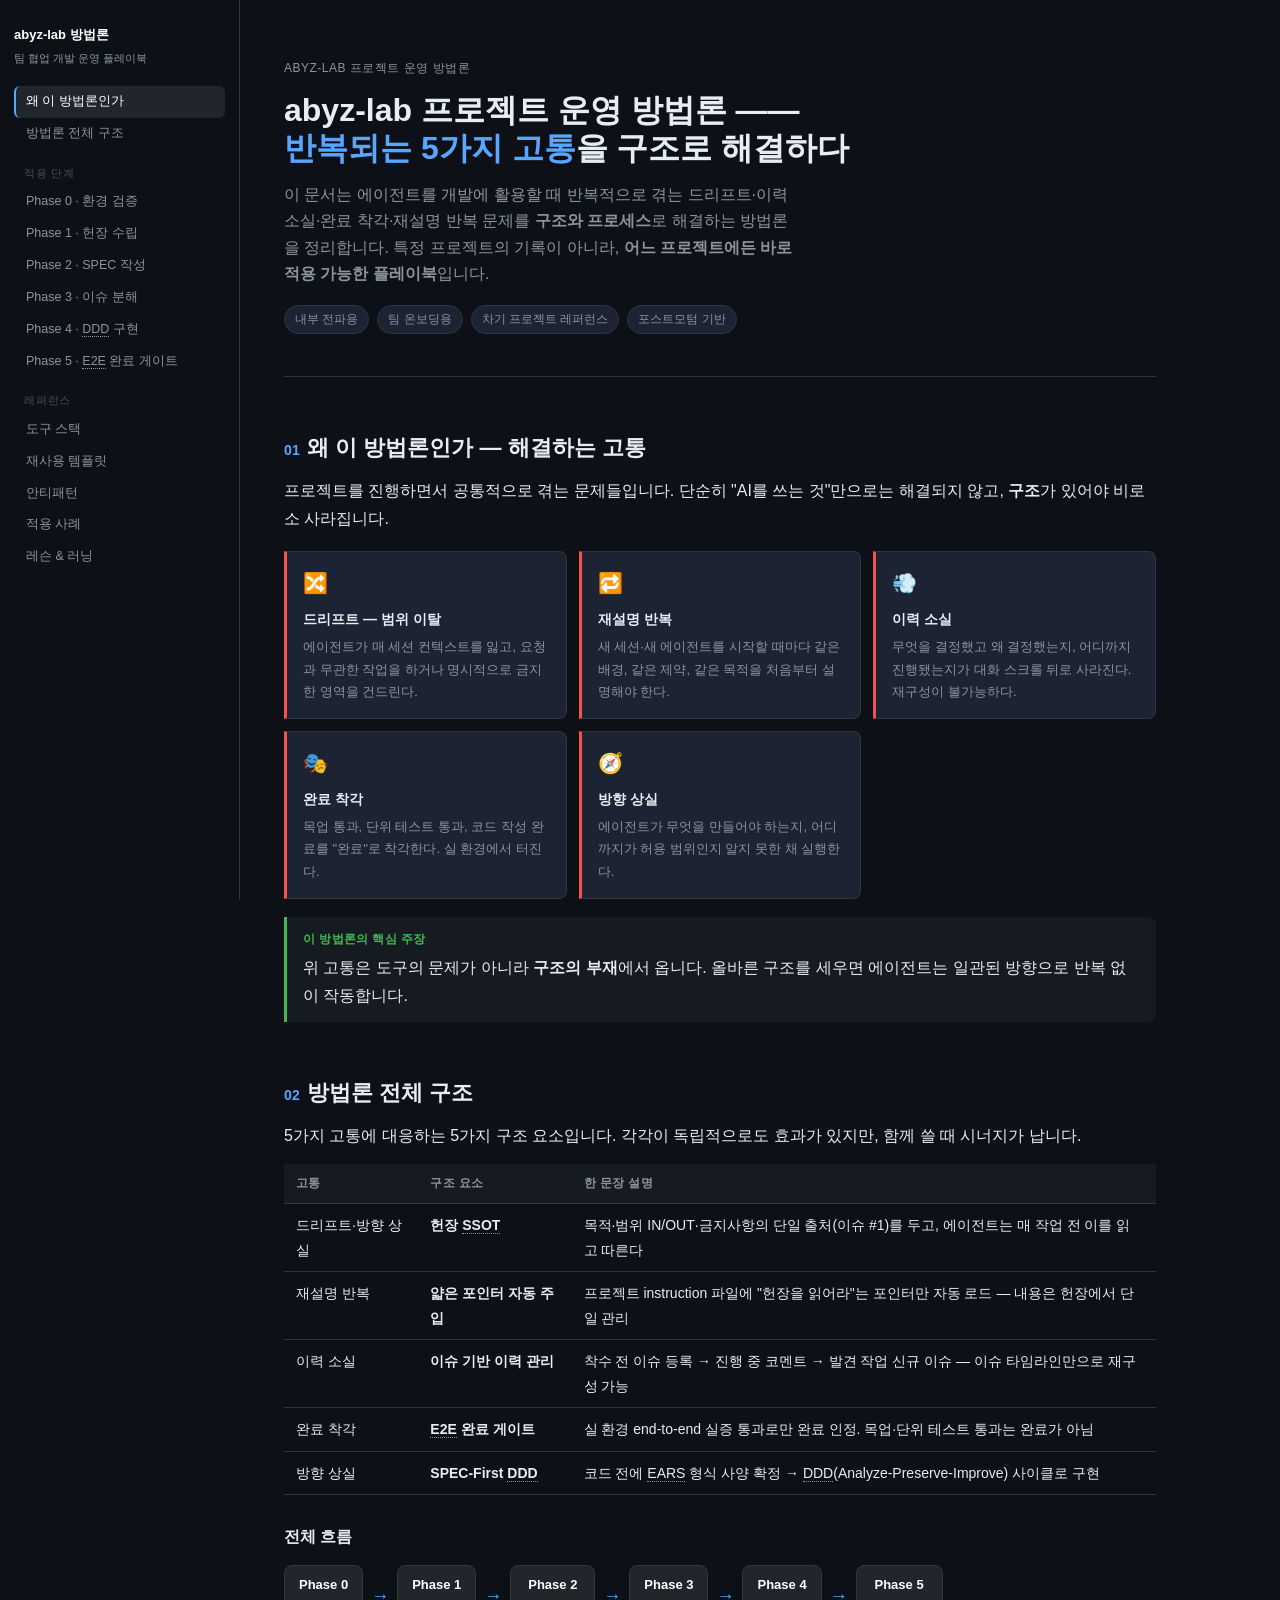
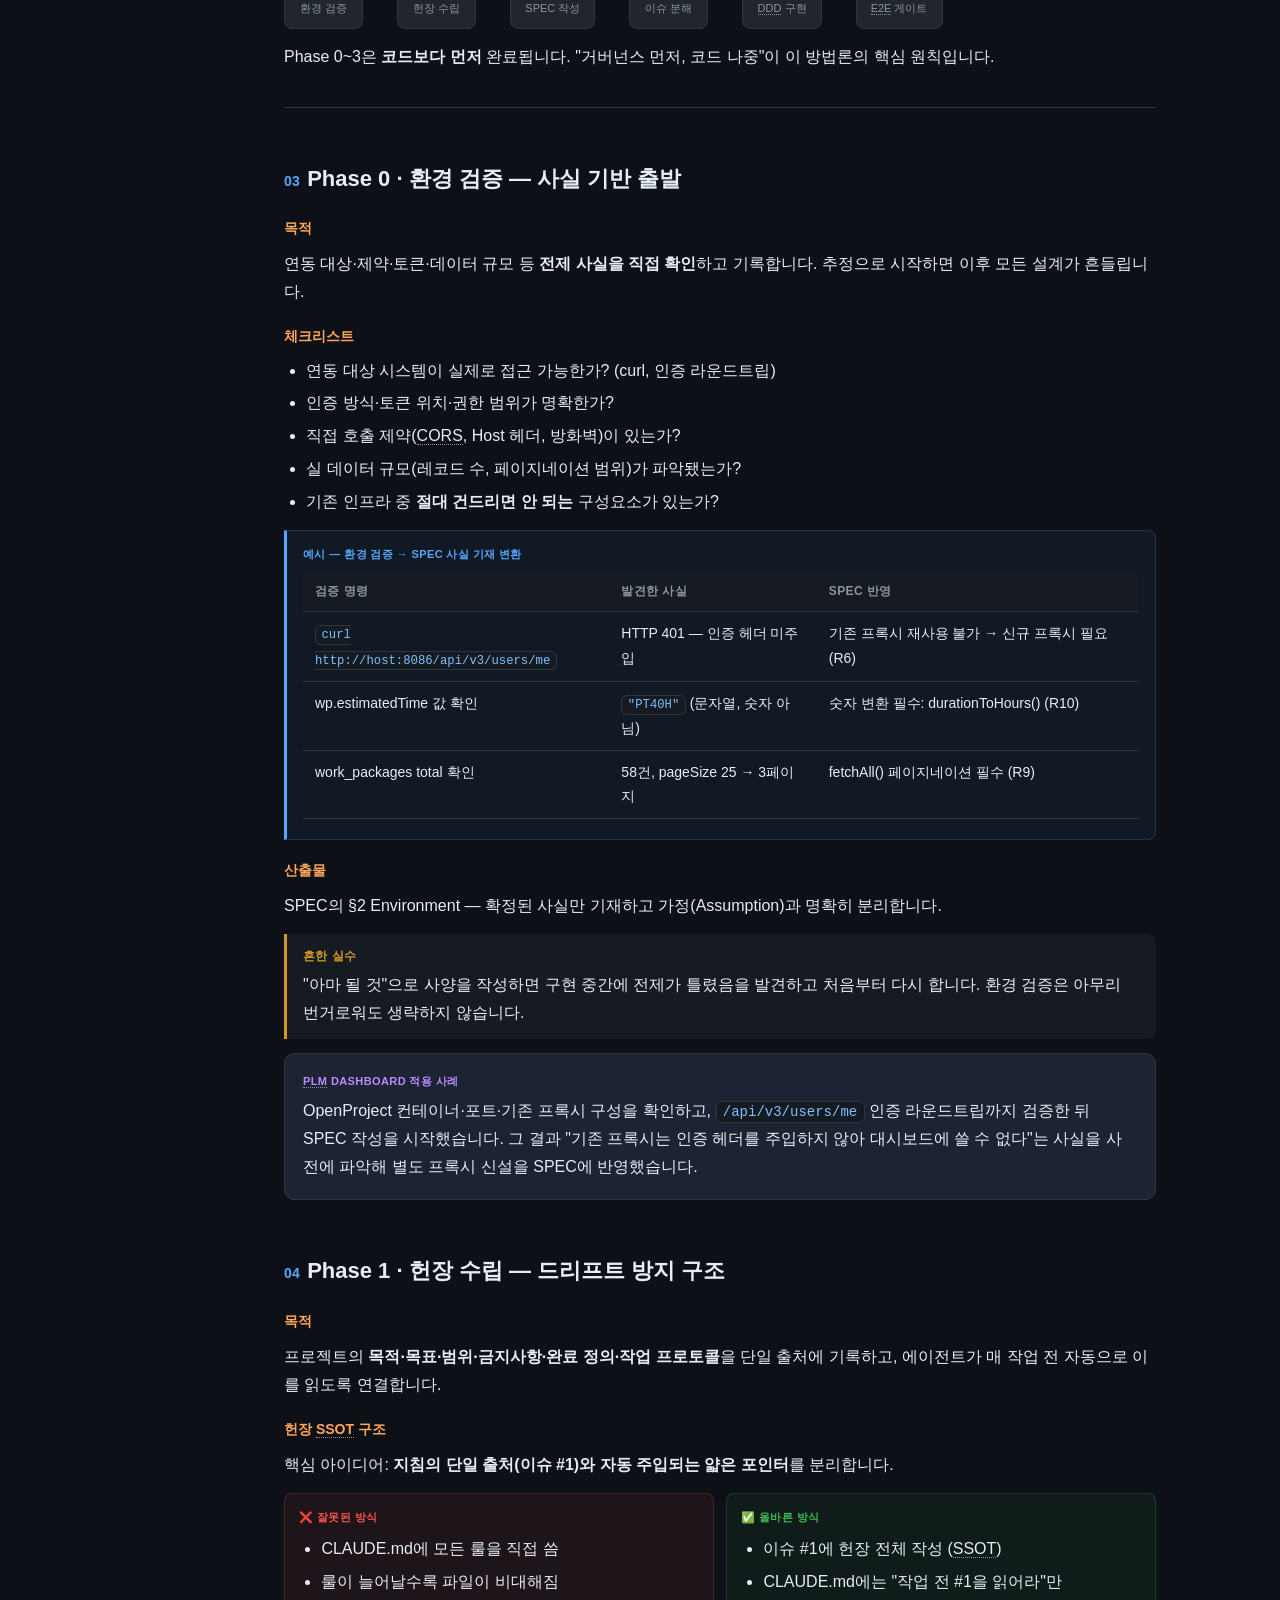
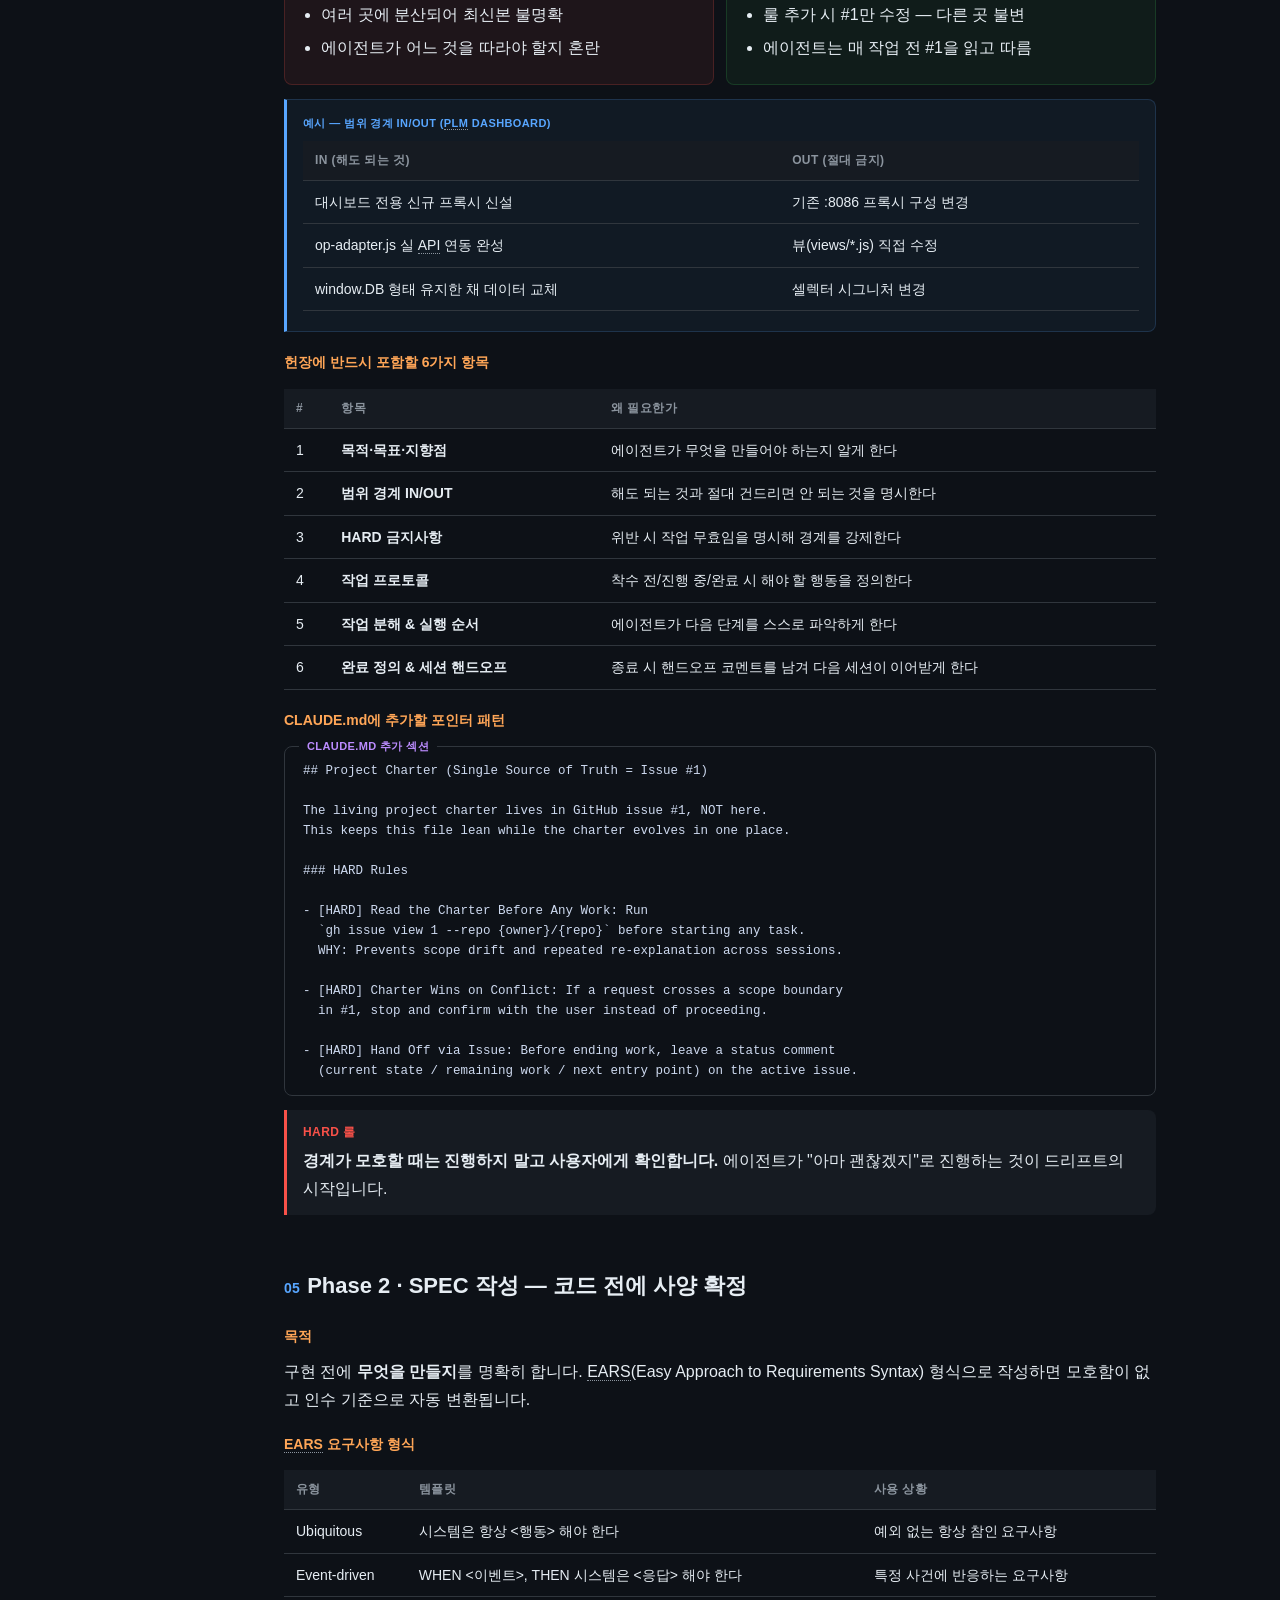
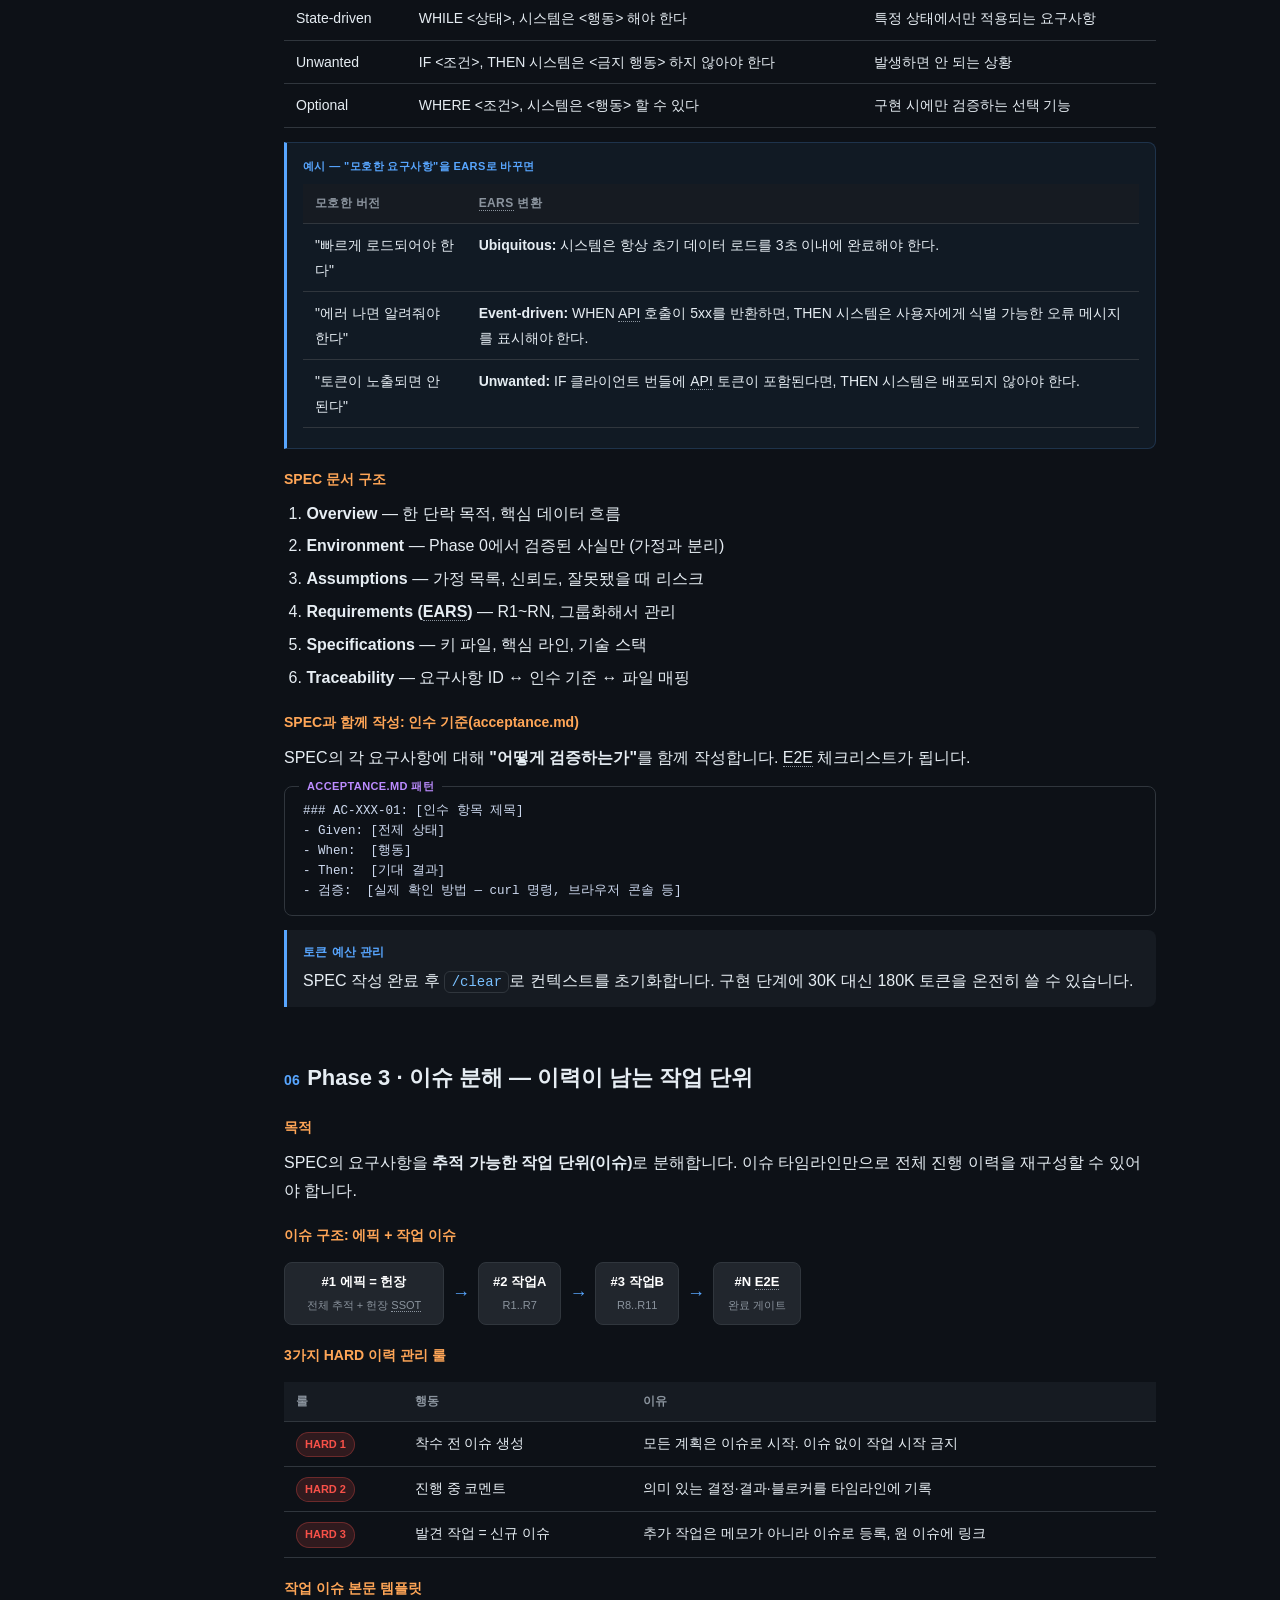
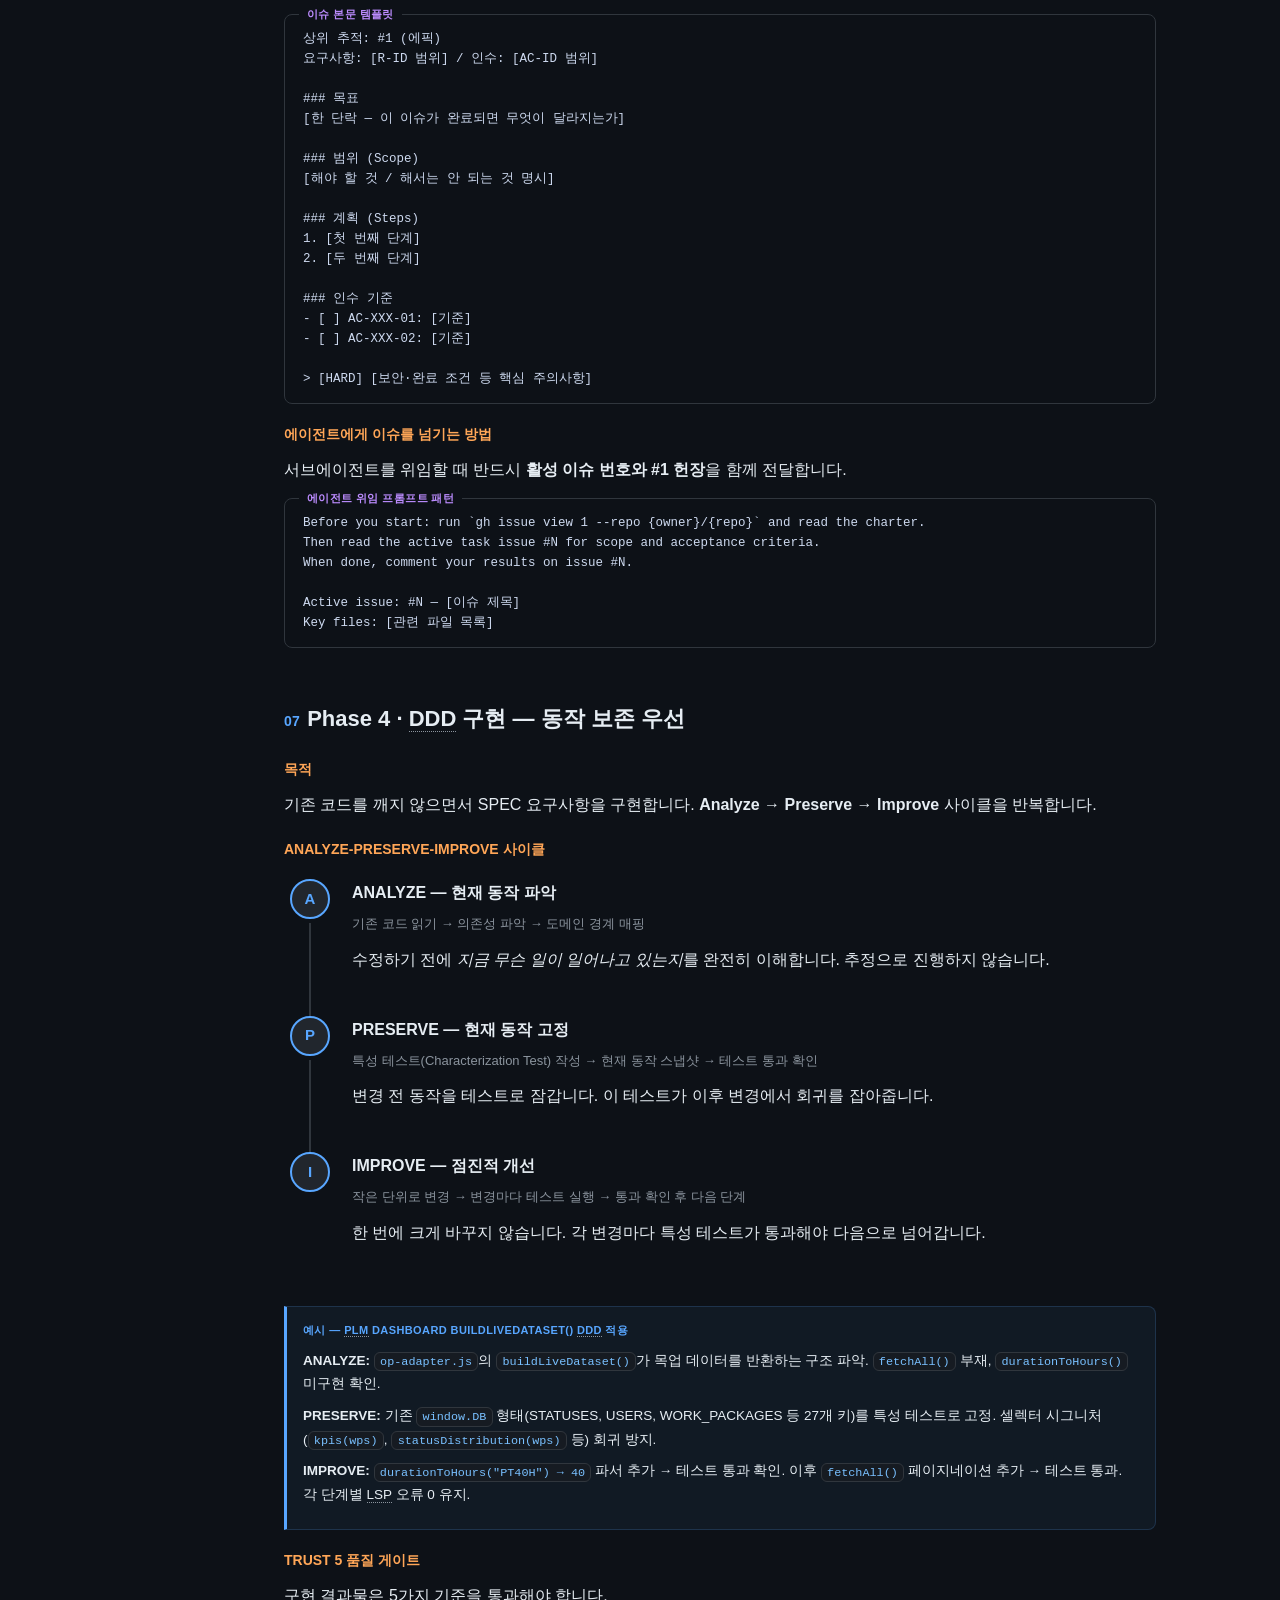
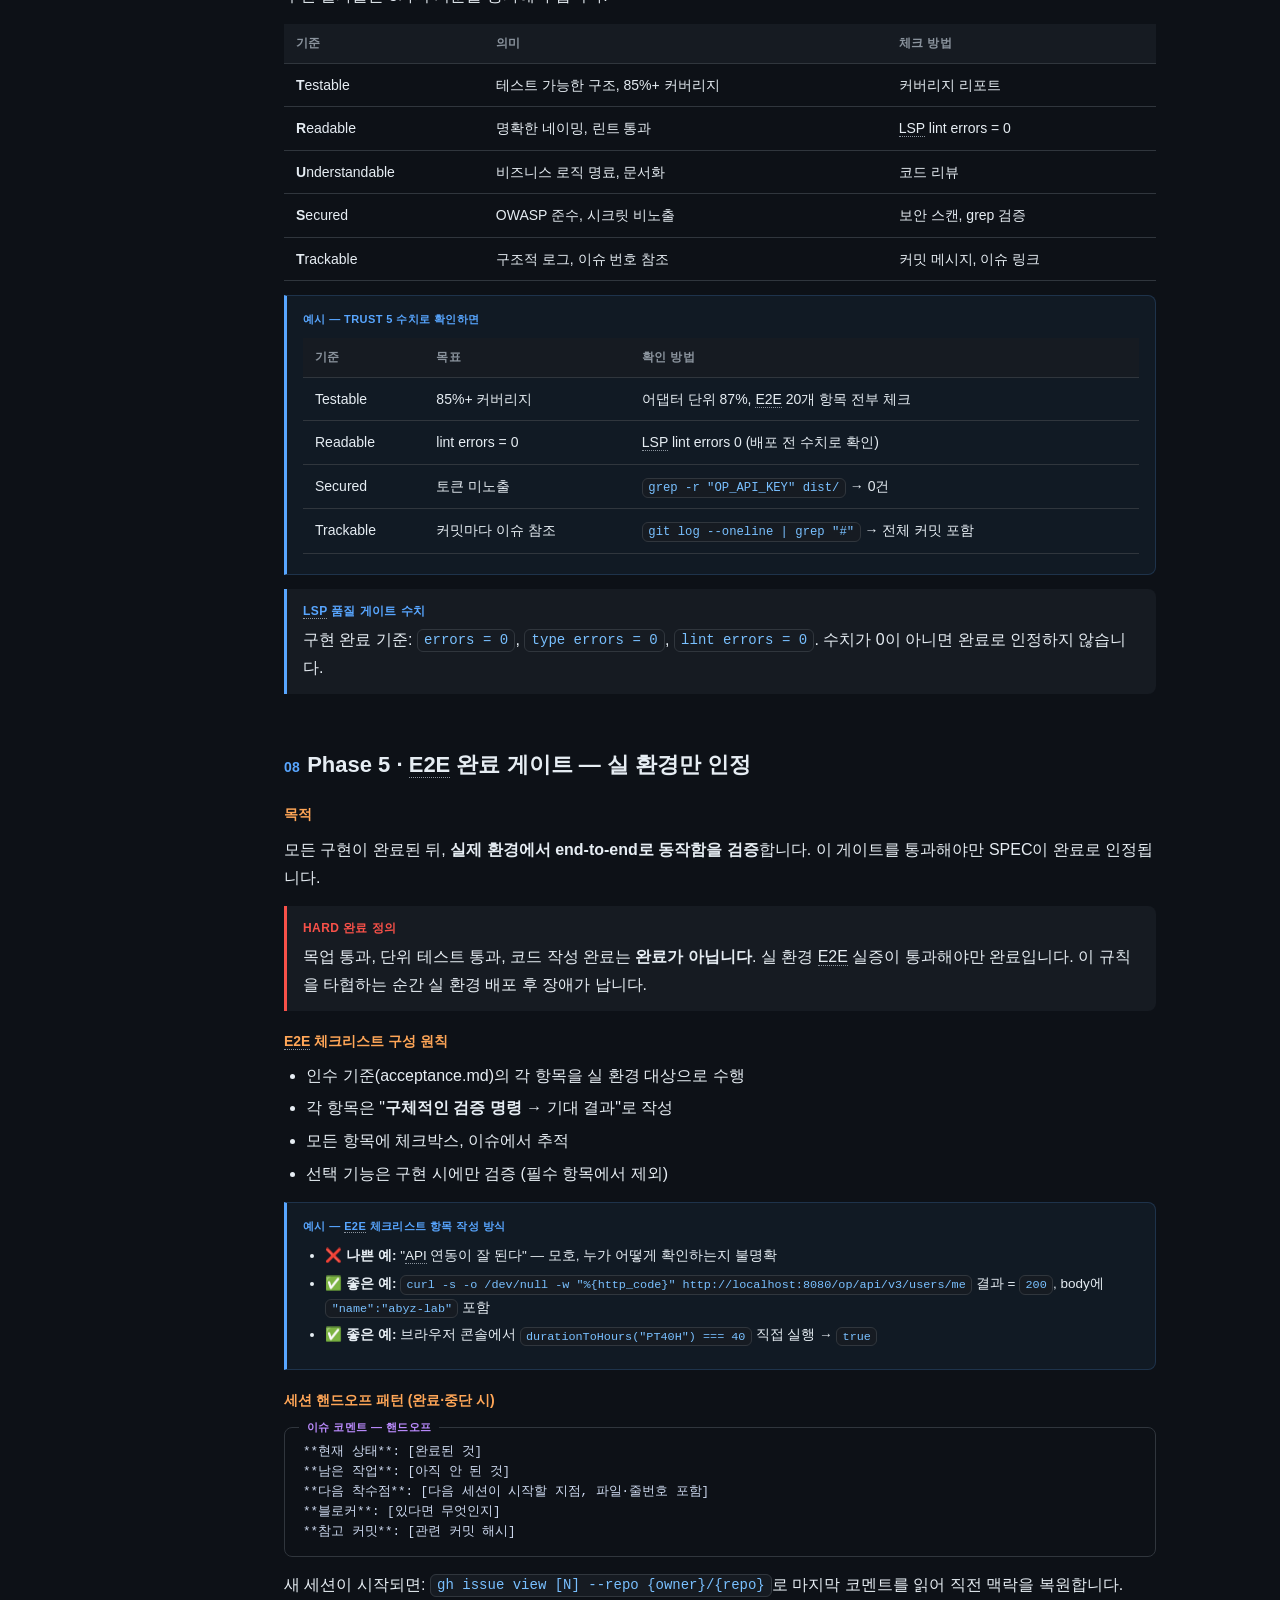
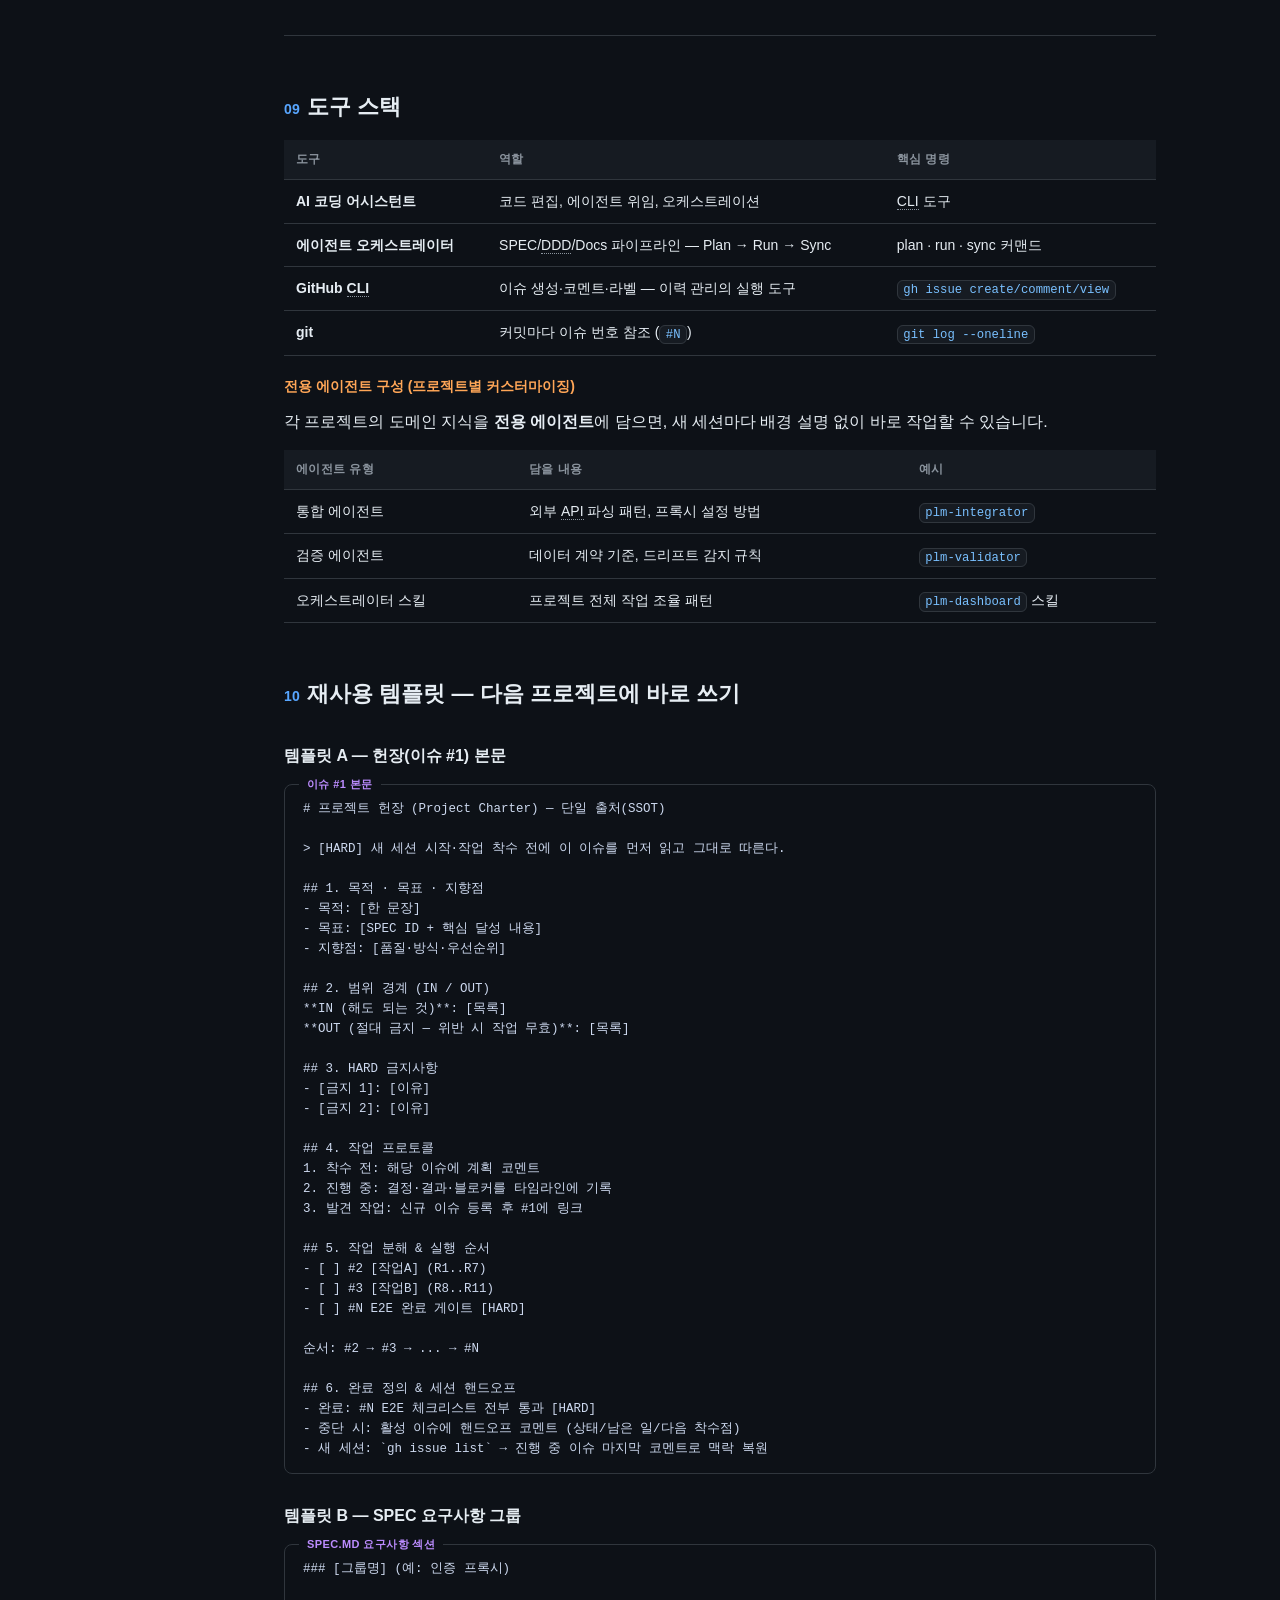
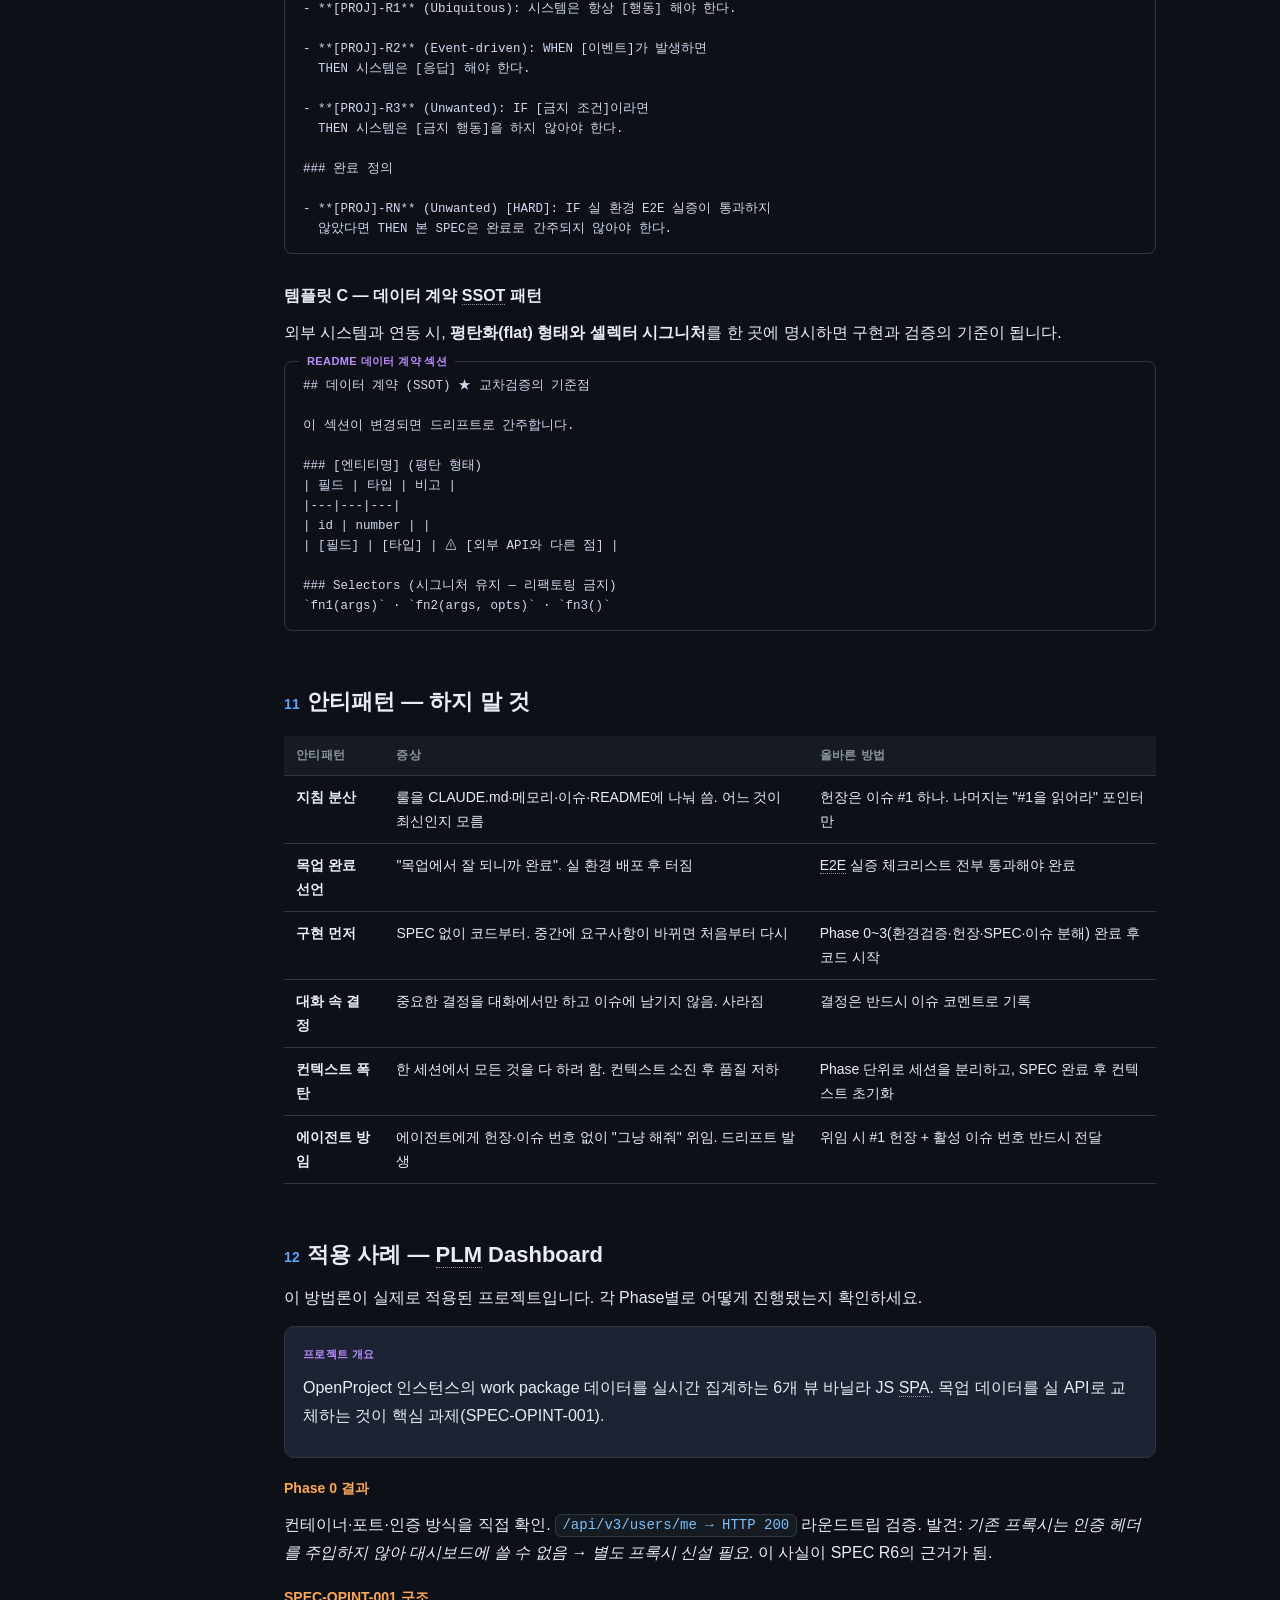
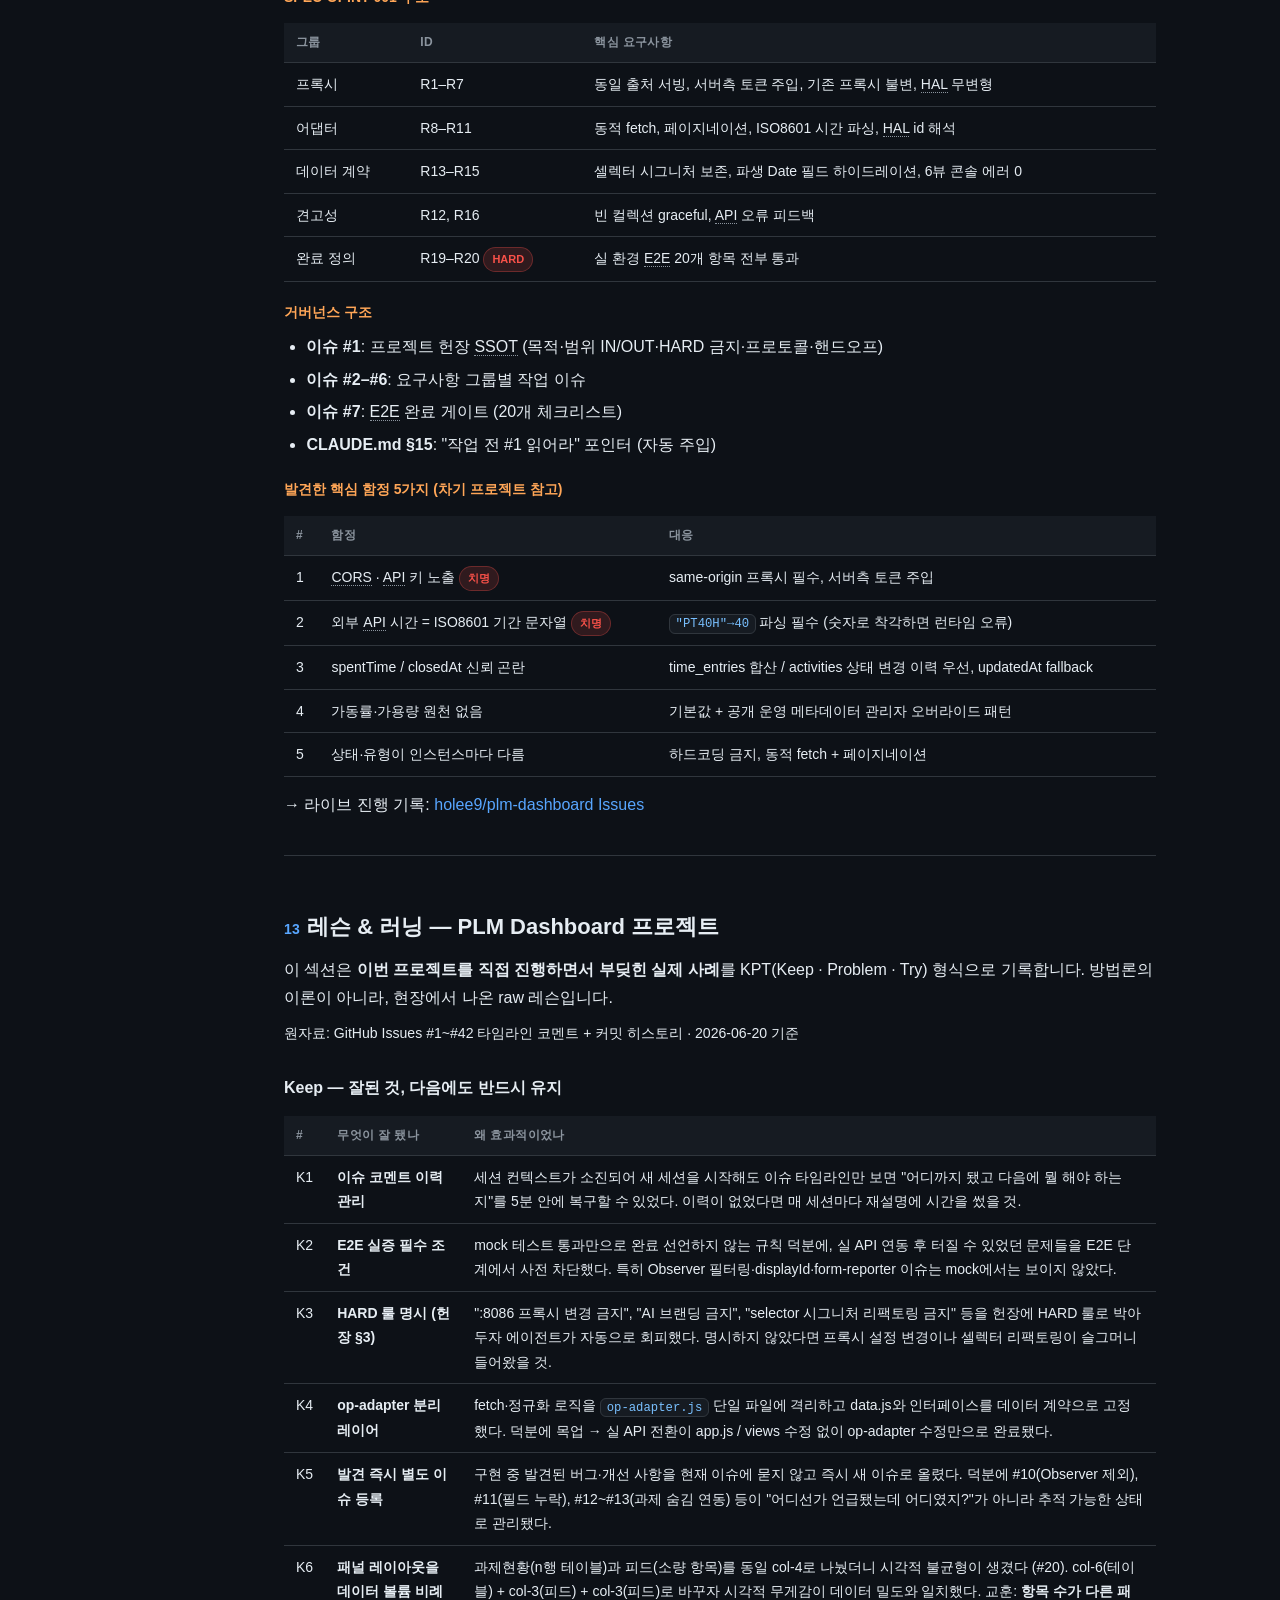
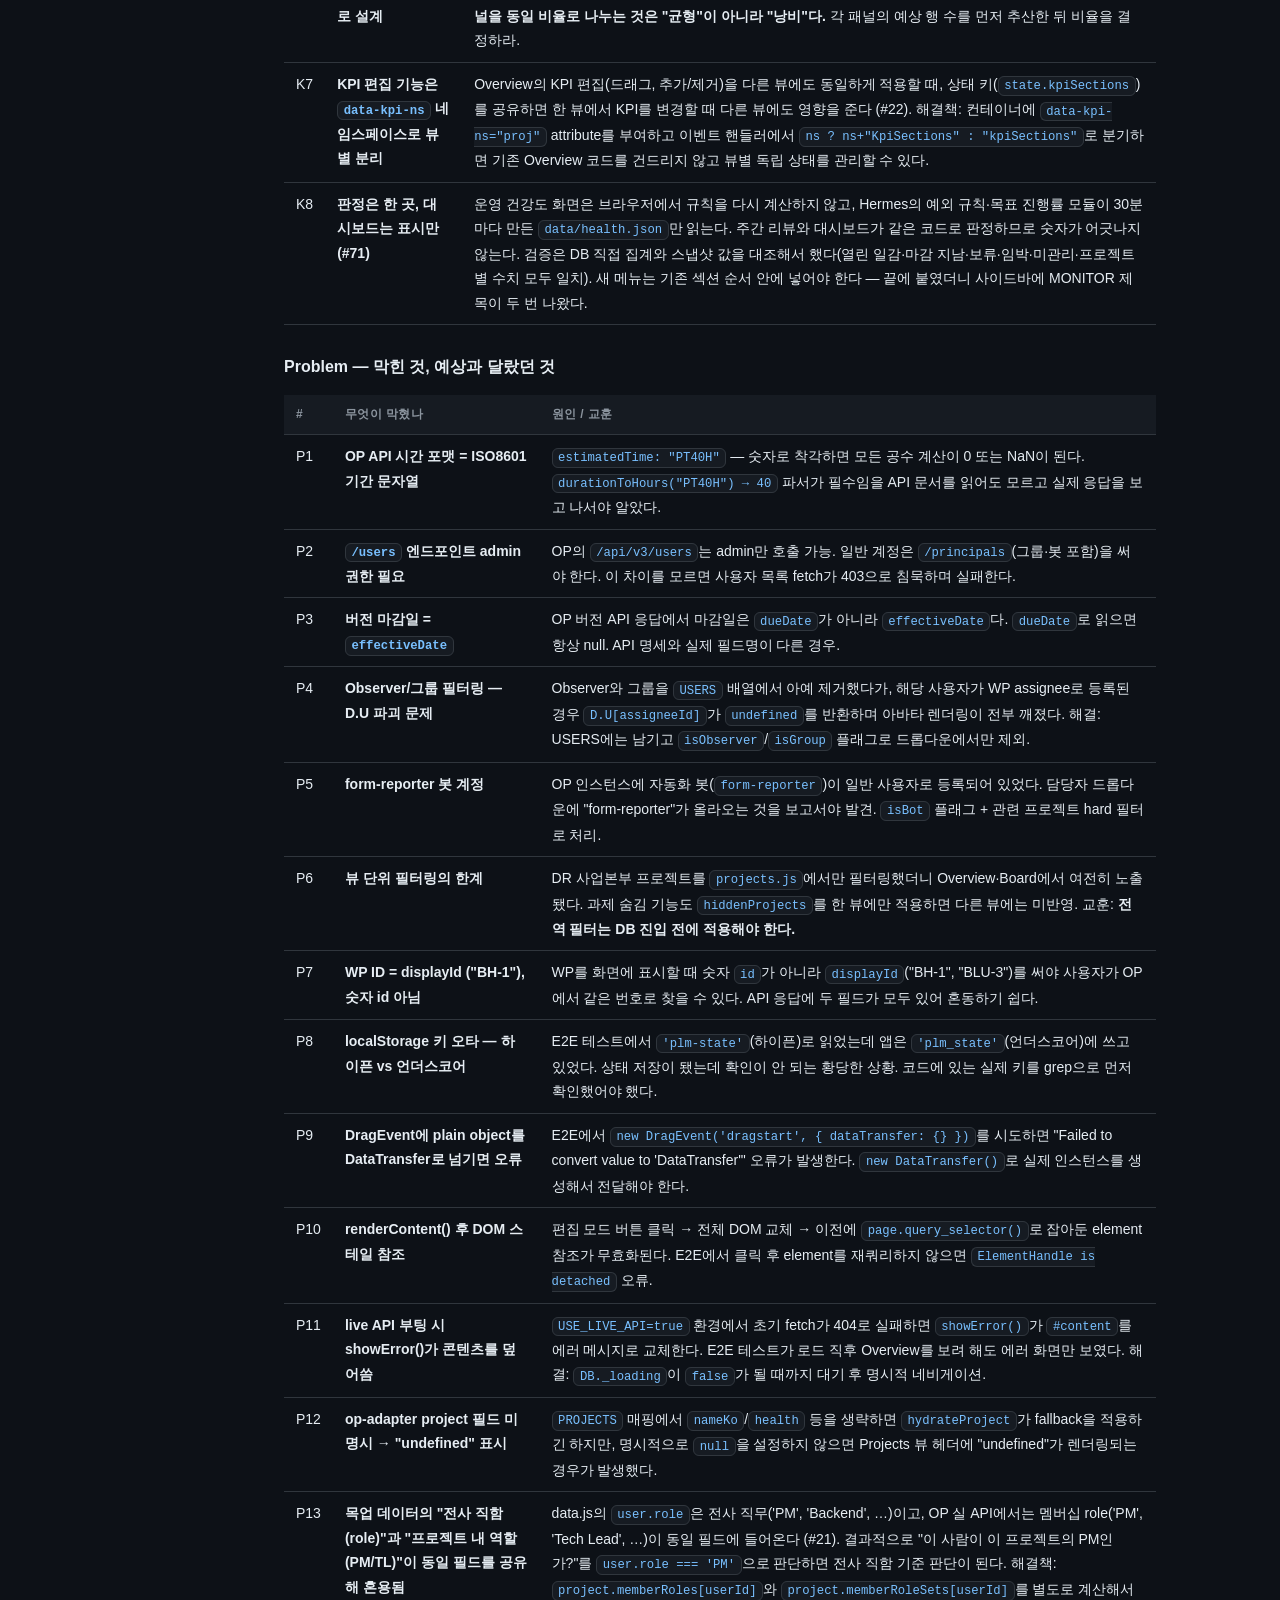
==== commit 52fca534: "feat: 운영 건강도(Health) 화면 추가 (#71) - Hermes 스냅샷(data/health.json, health_history.json)을 읽어 Project·Goa" ====
--- a/docs/index.html
+++ b/docs/index.html
@@ -791,6 +791,11 @@
     <td><strong>KPI 편집 기능은 <code>data-kpi-ns</code> 네임스페이스로 뷰별 분리</strong></td>
     <td>Overview의 KPI 편집(드래그, 추가/제거)을 다른 뷰에도 동일하게 적용할 때, 상태 키(<code>state.kpiSections</code>)를 공유하면 한 뷰에서 KPI를 변경할 때 다른 뷰에도 영향을 준다 (#22). 해결책: 컨테이너에 <code>data-kpi-ns="proj"</code> attribute를 부여하고 이벤트 핸들러에서 <code>ns ? ns+"KpiSections" : "kpiSections"</code>로 분기하면 기존 Overview 코드를 건드리지 않고 뷰별 독립 상태를 관리할 수 있다.</td>
   </tr>
+  <tr>
+    <td>K8</td>
+    <td><strong>판정은 한 곳, 대시보드는 표시만 (#71)</strong></td>
+    <td>운영 건강도 화면은 브라우저에서 규칙을 다시 계산하지 않고, Hermes의 예외 규칙·목표 진행률 모듈이 30분마다 만든 <code>data/health.json</code>만 읽는다. 주간 리뷰와 대시보드가 같은 코드로 판정하므로 숫자가 어긋나지 않는다. 검증은 DB 직접 집계와 스냅샷 값을 대조해서 했다(열린 일감·마감 지남·보류·임박·미관리·프로젝트별 수치 모두 일치). 새 메뉴는 기존 섹션 순서 안에 넣어야 한다 — 끝에 붙였더니 사이드바에 MONITOR 제목이 두 번 나왔다.</td>
+  </tr>
 </table>
 
 <h3>Problem — 막힌 것, 예상과 달랐던 것</h3>
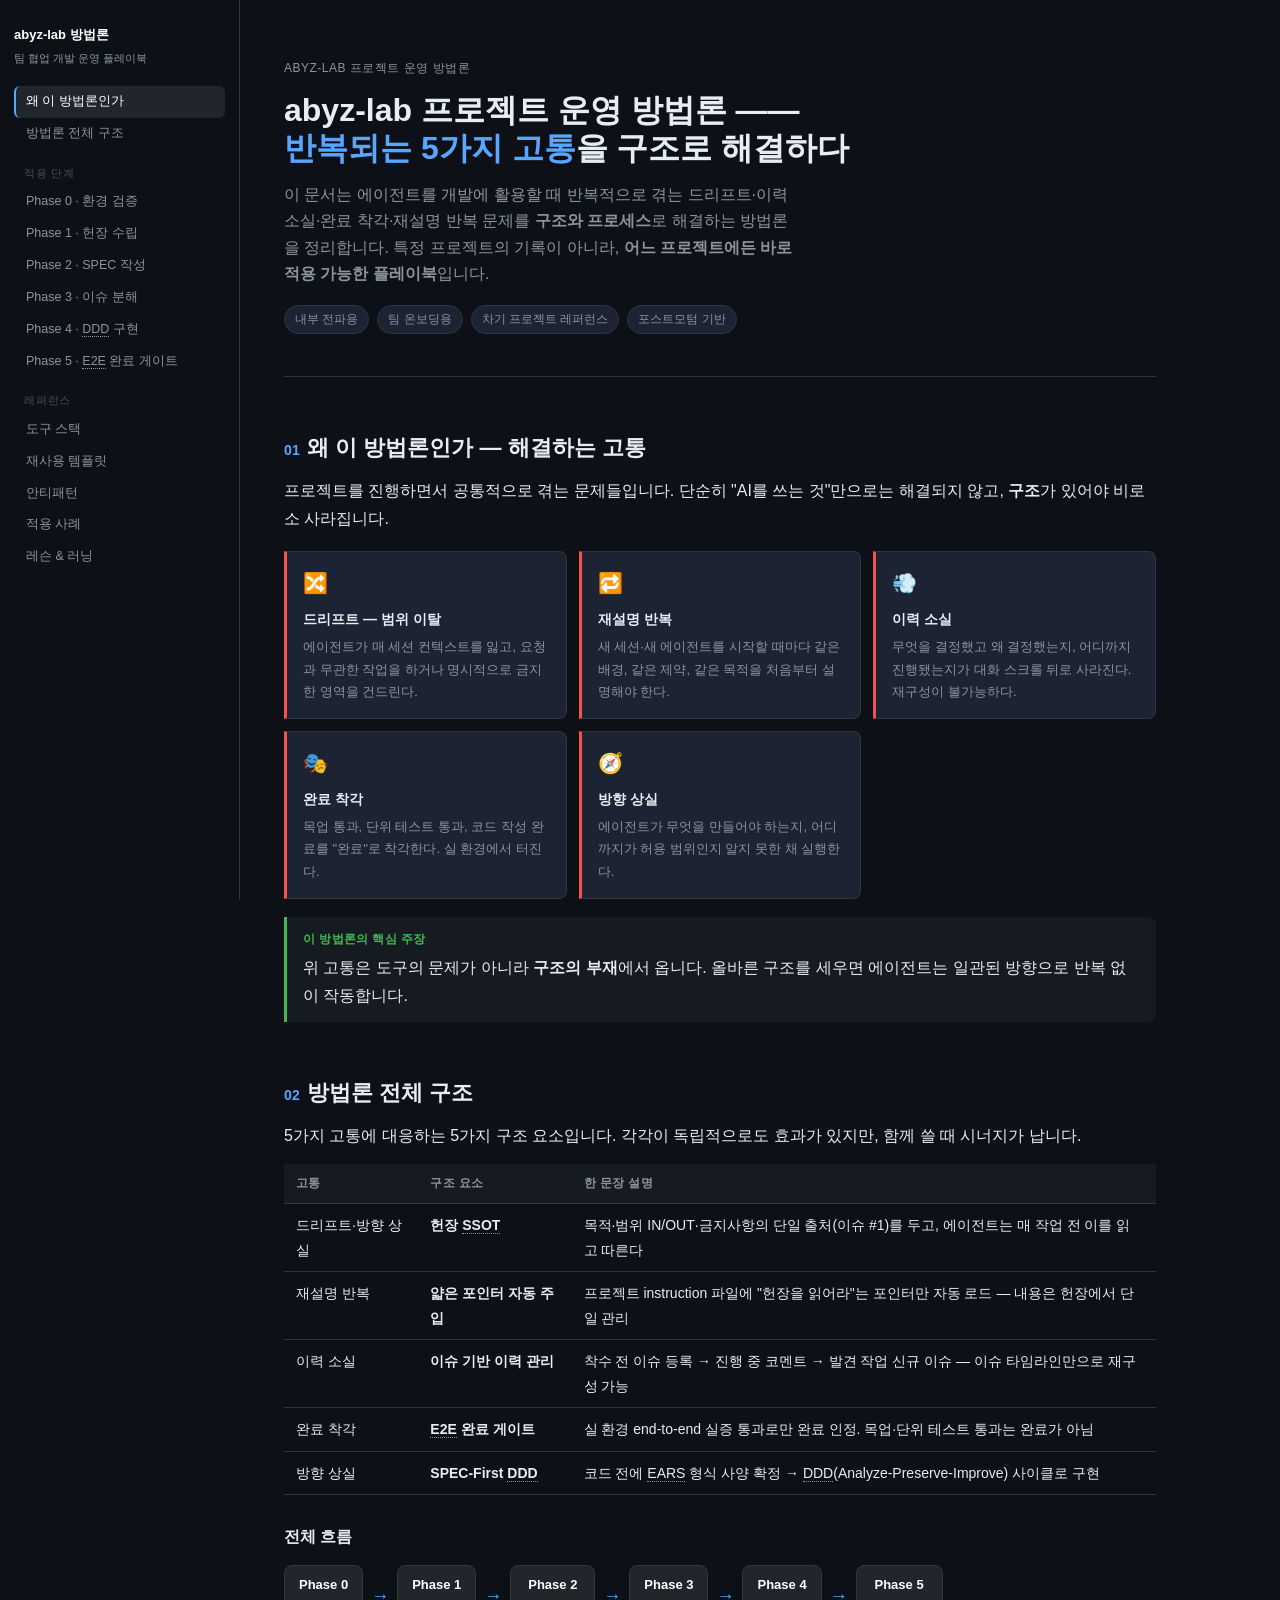
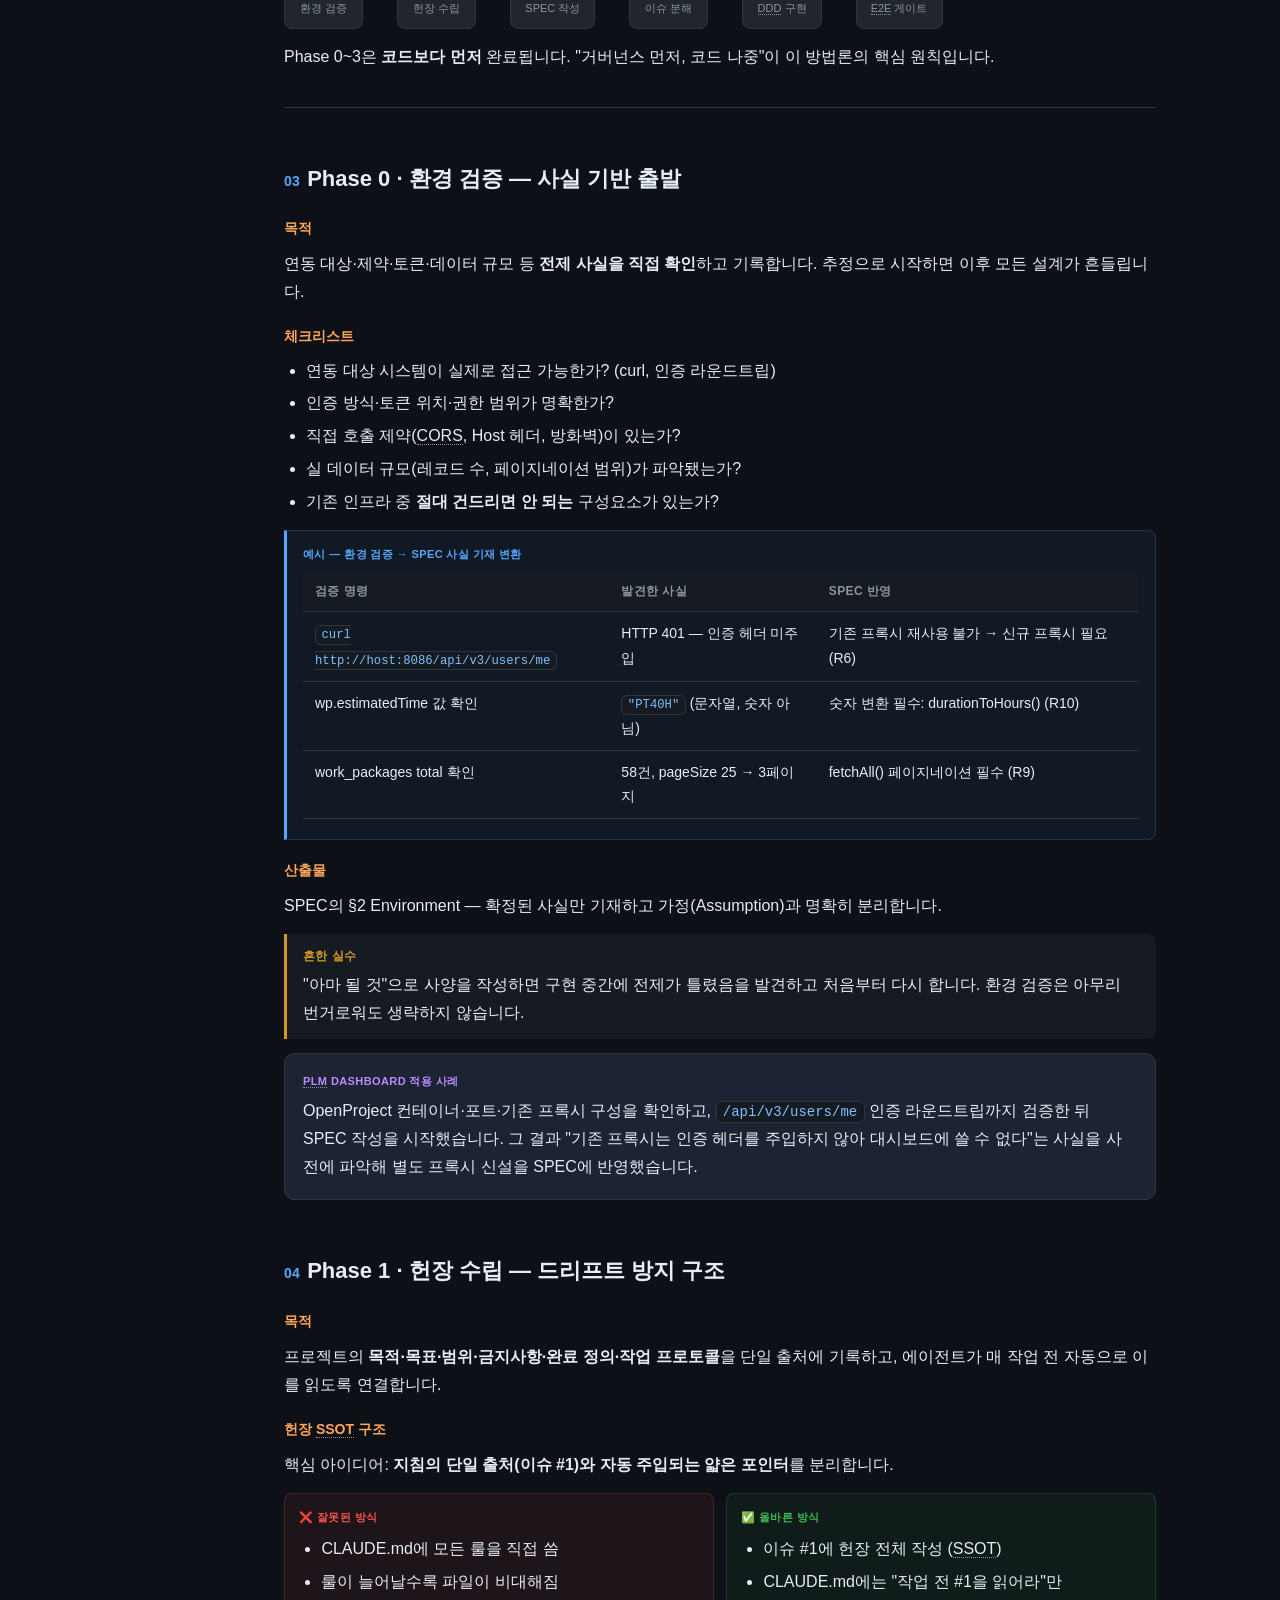
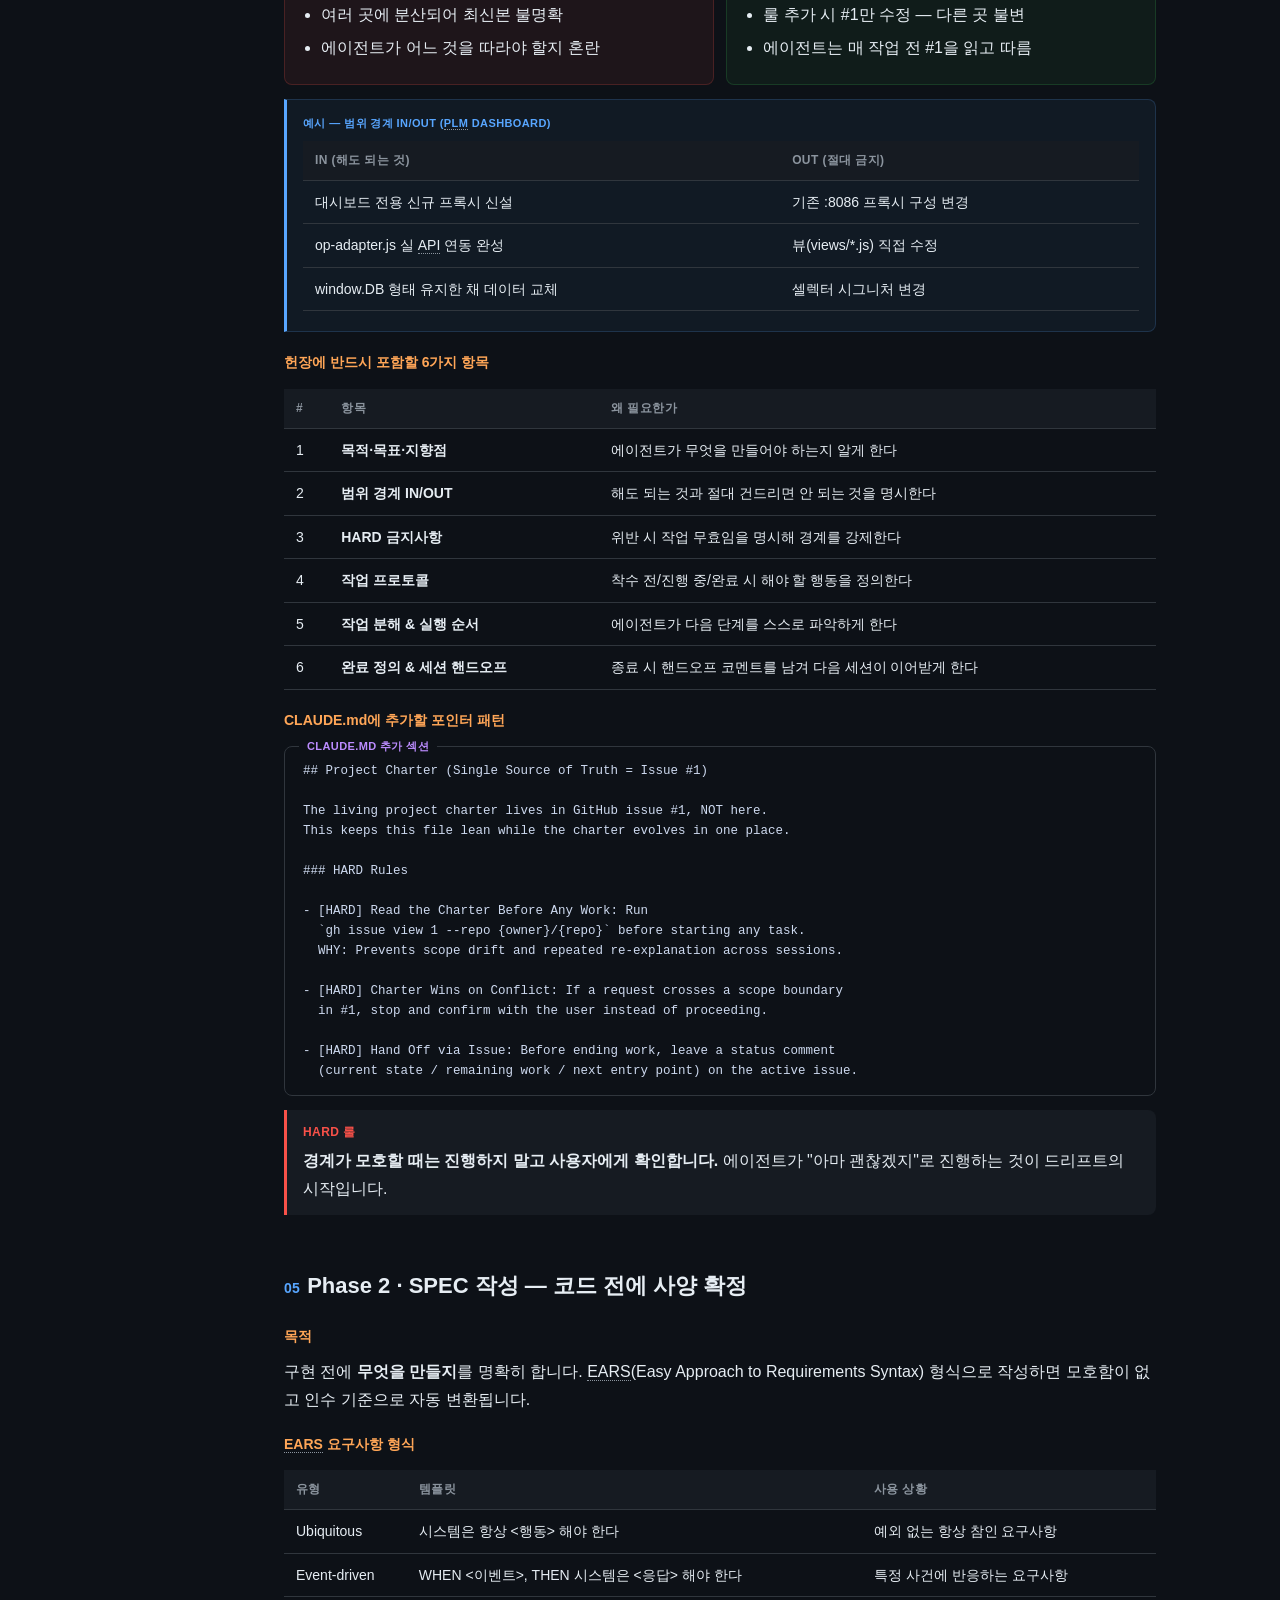
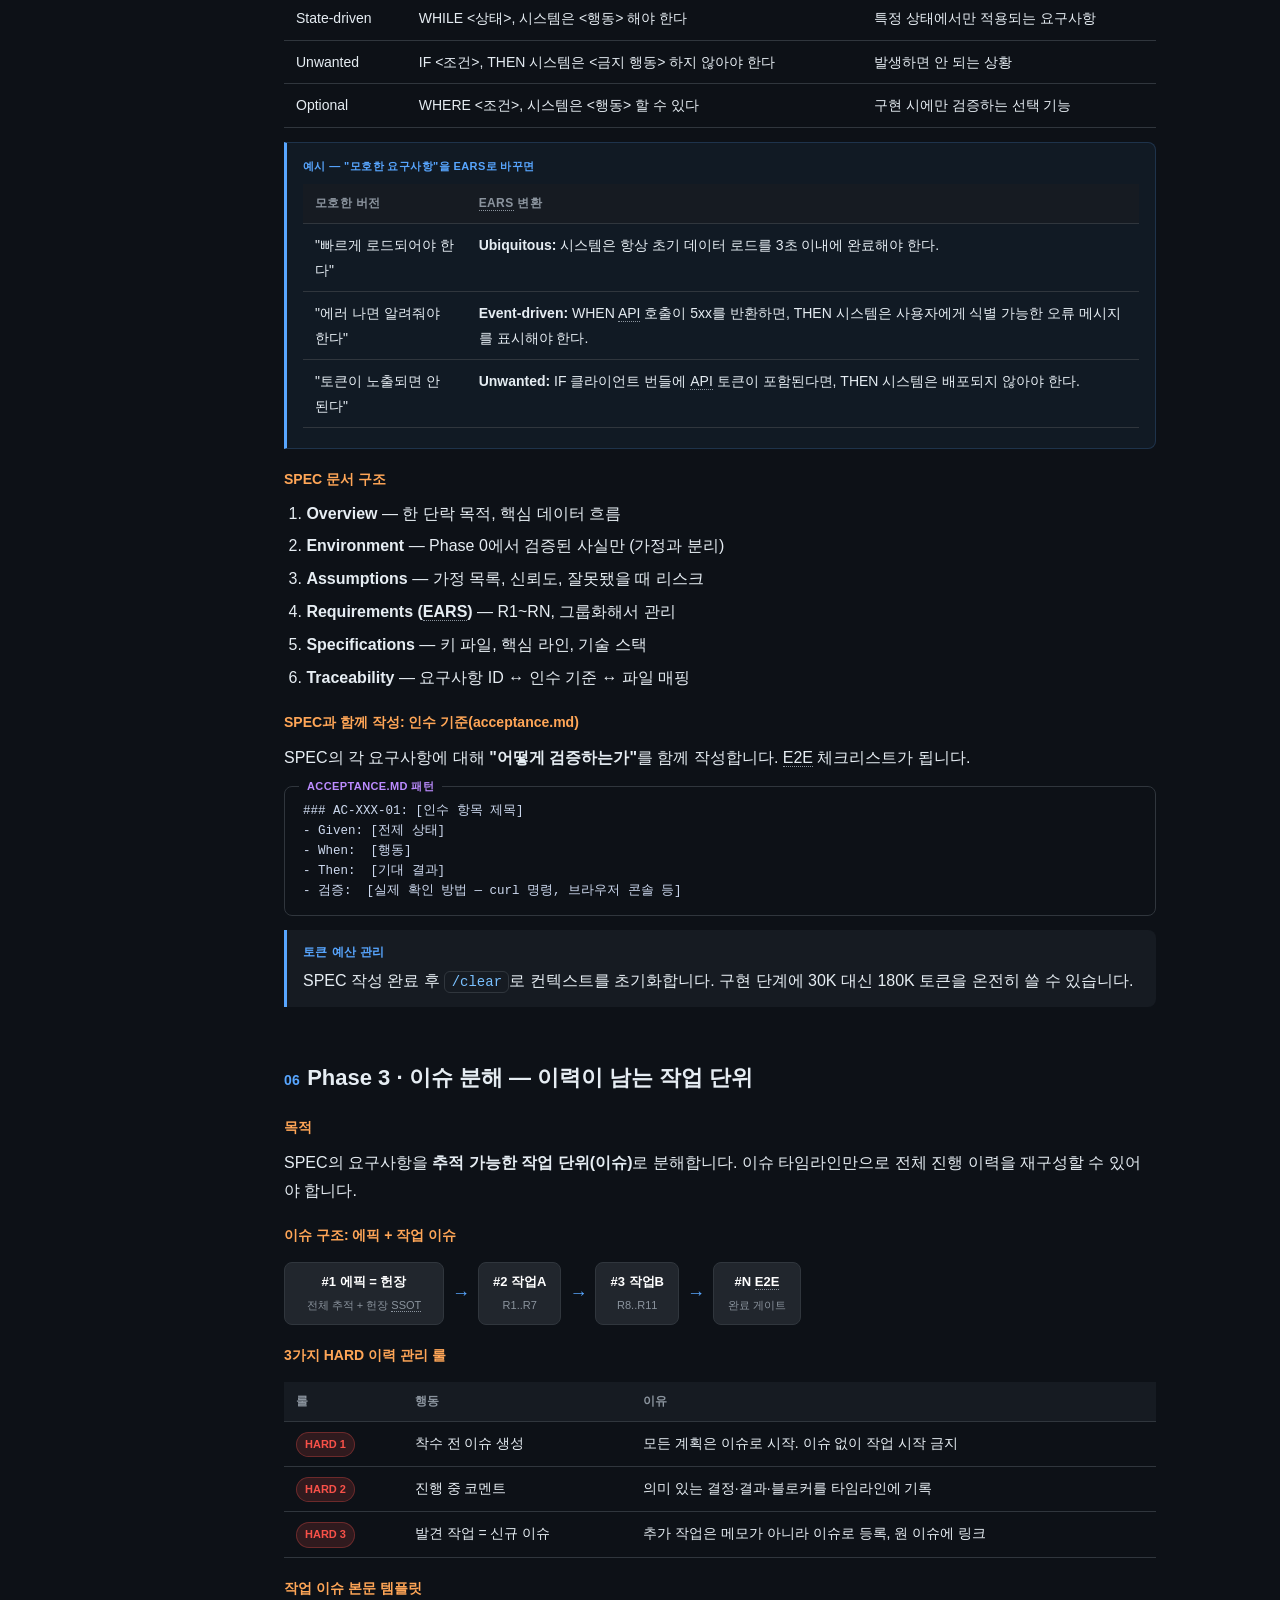
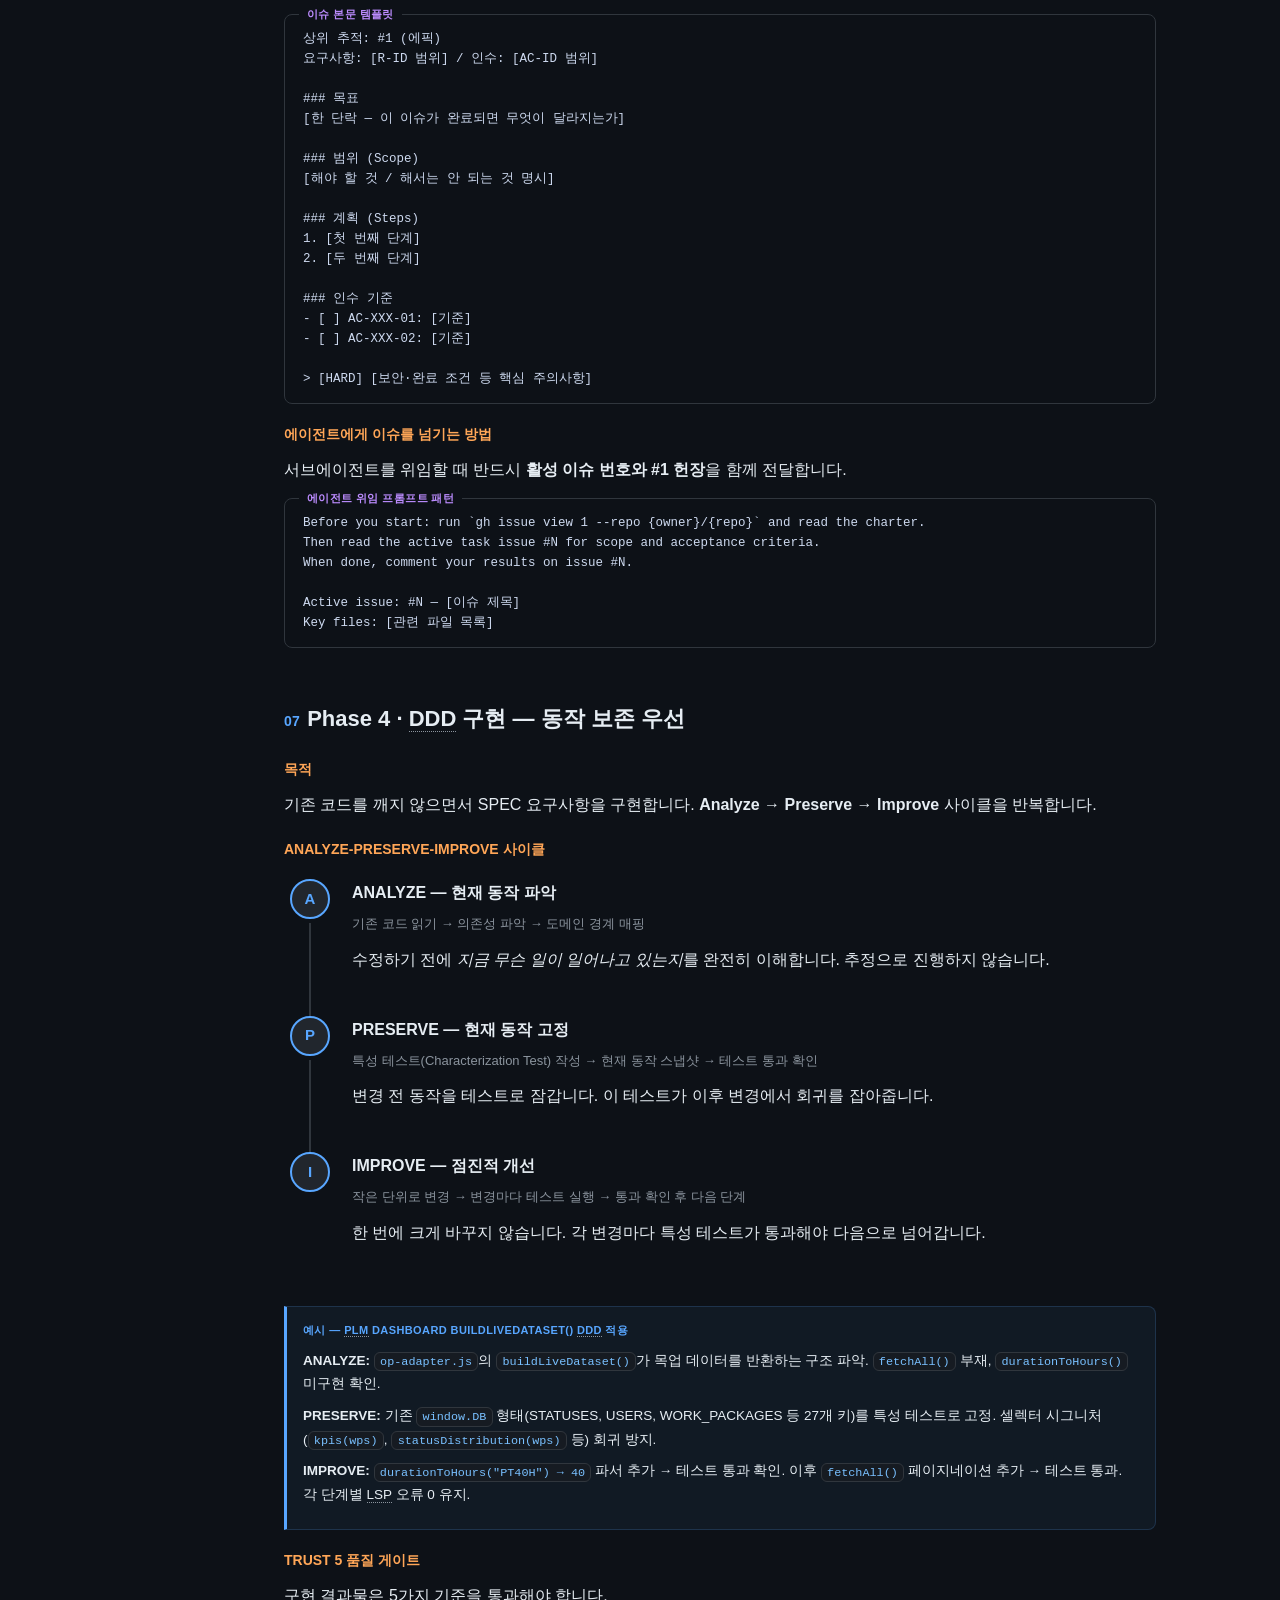
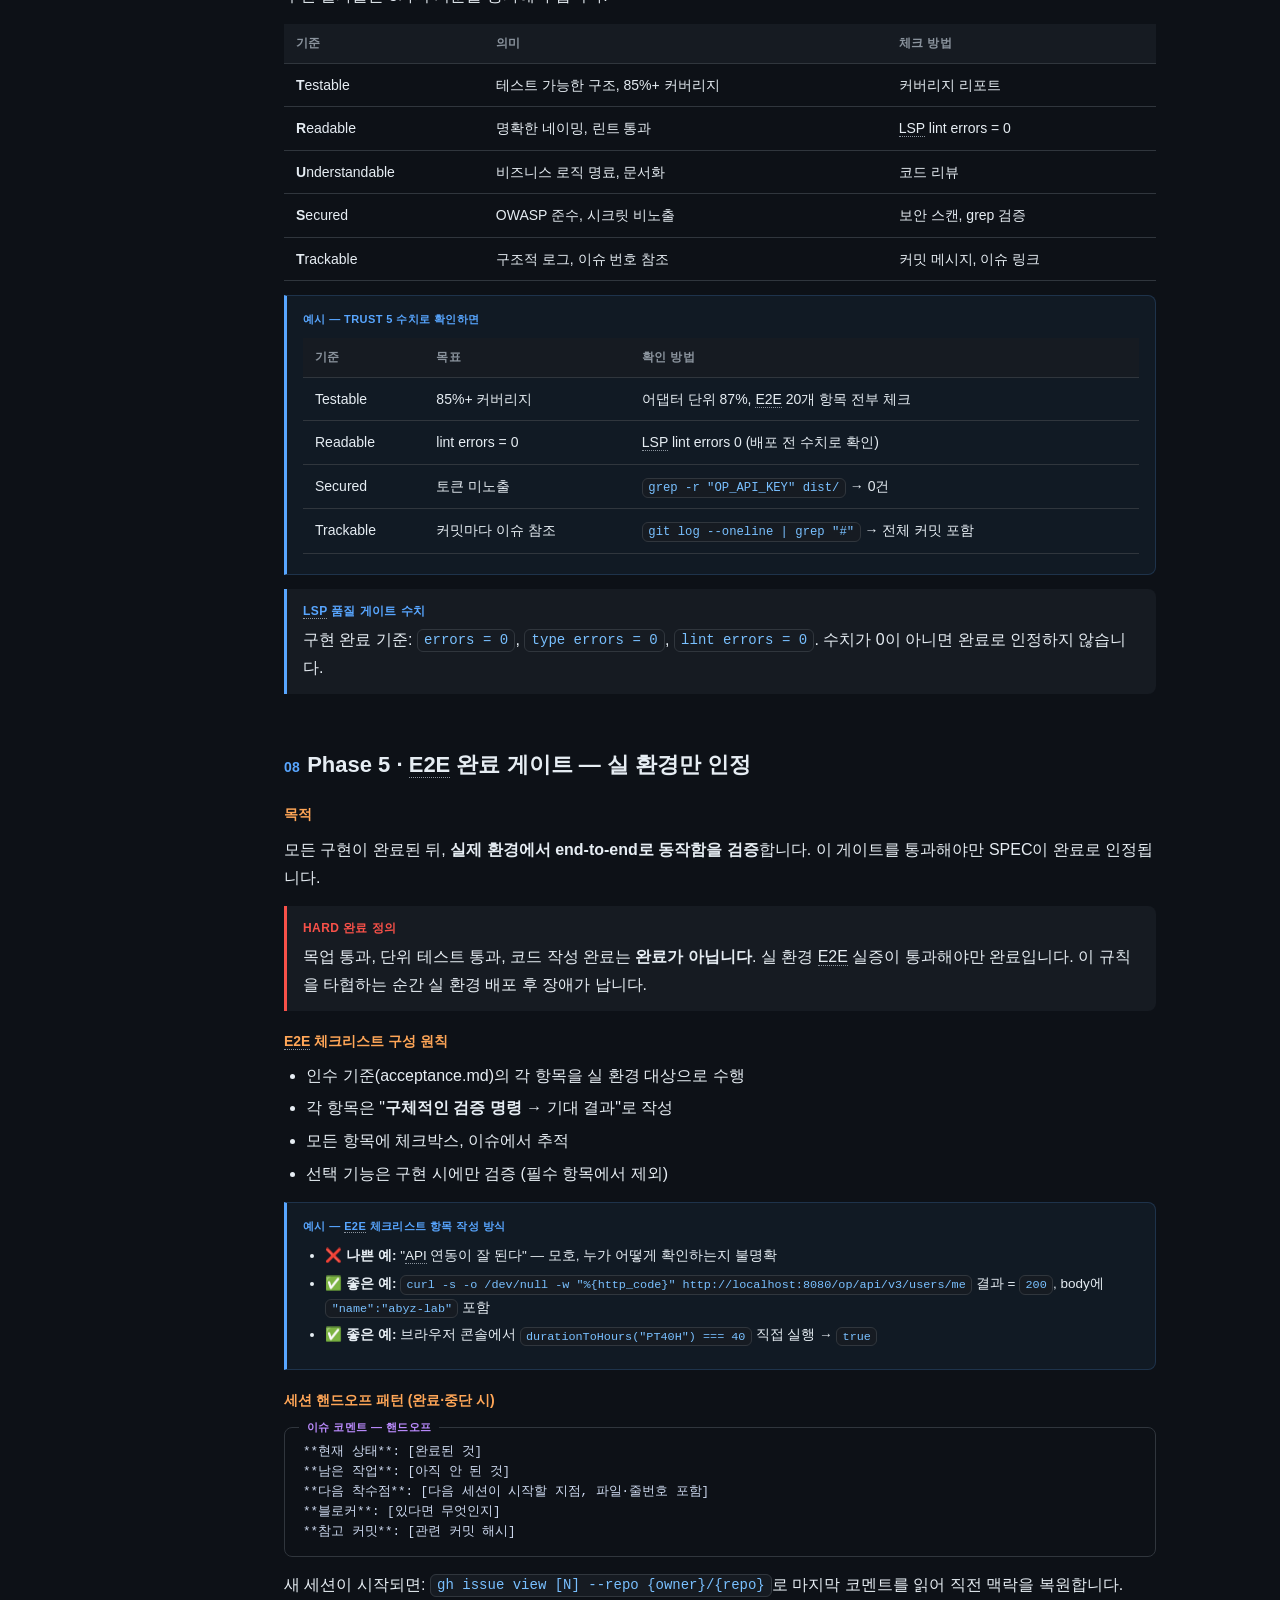
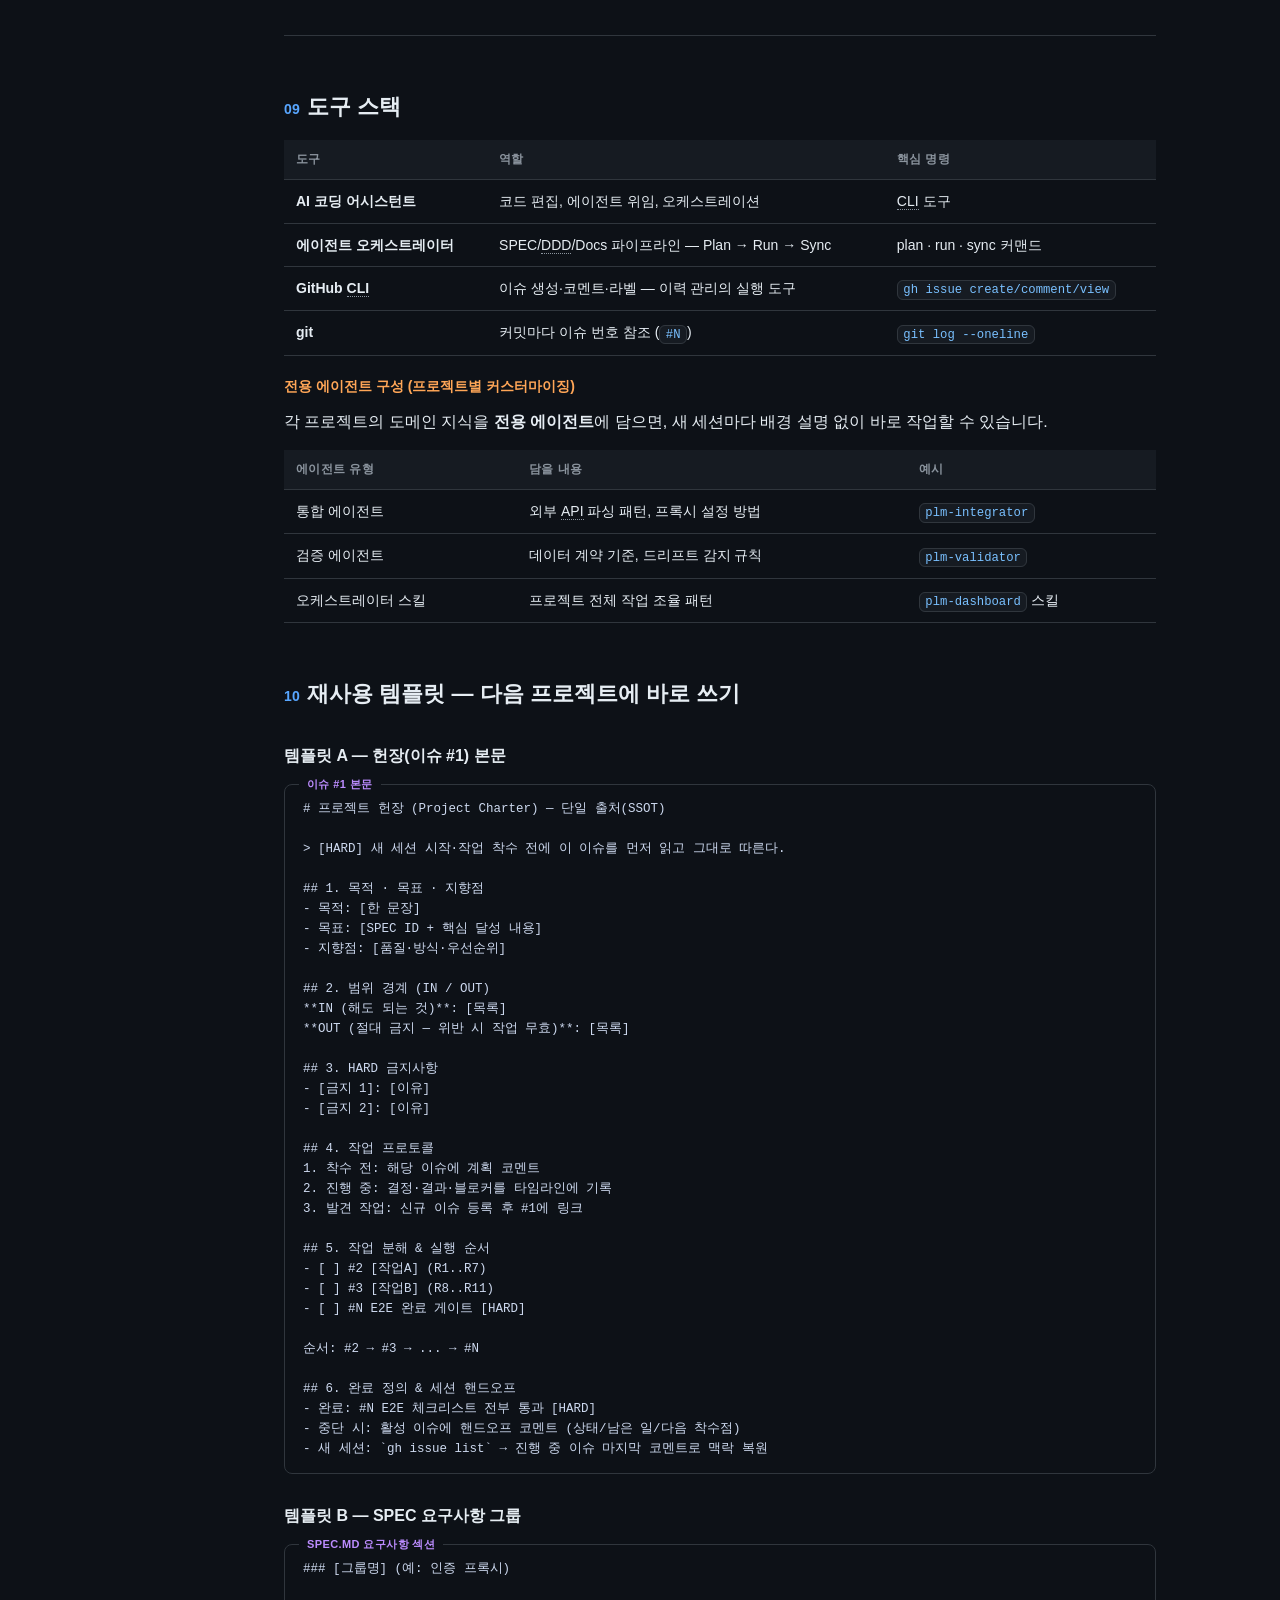
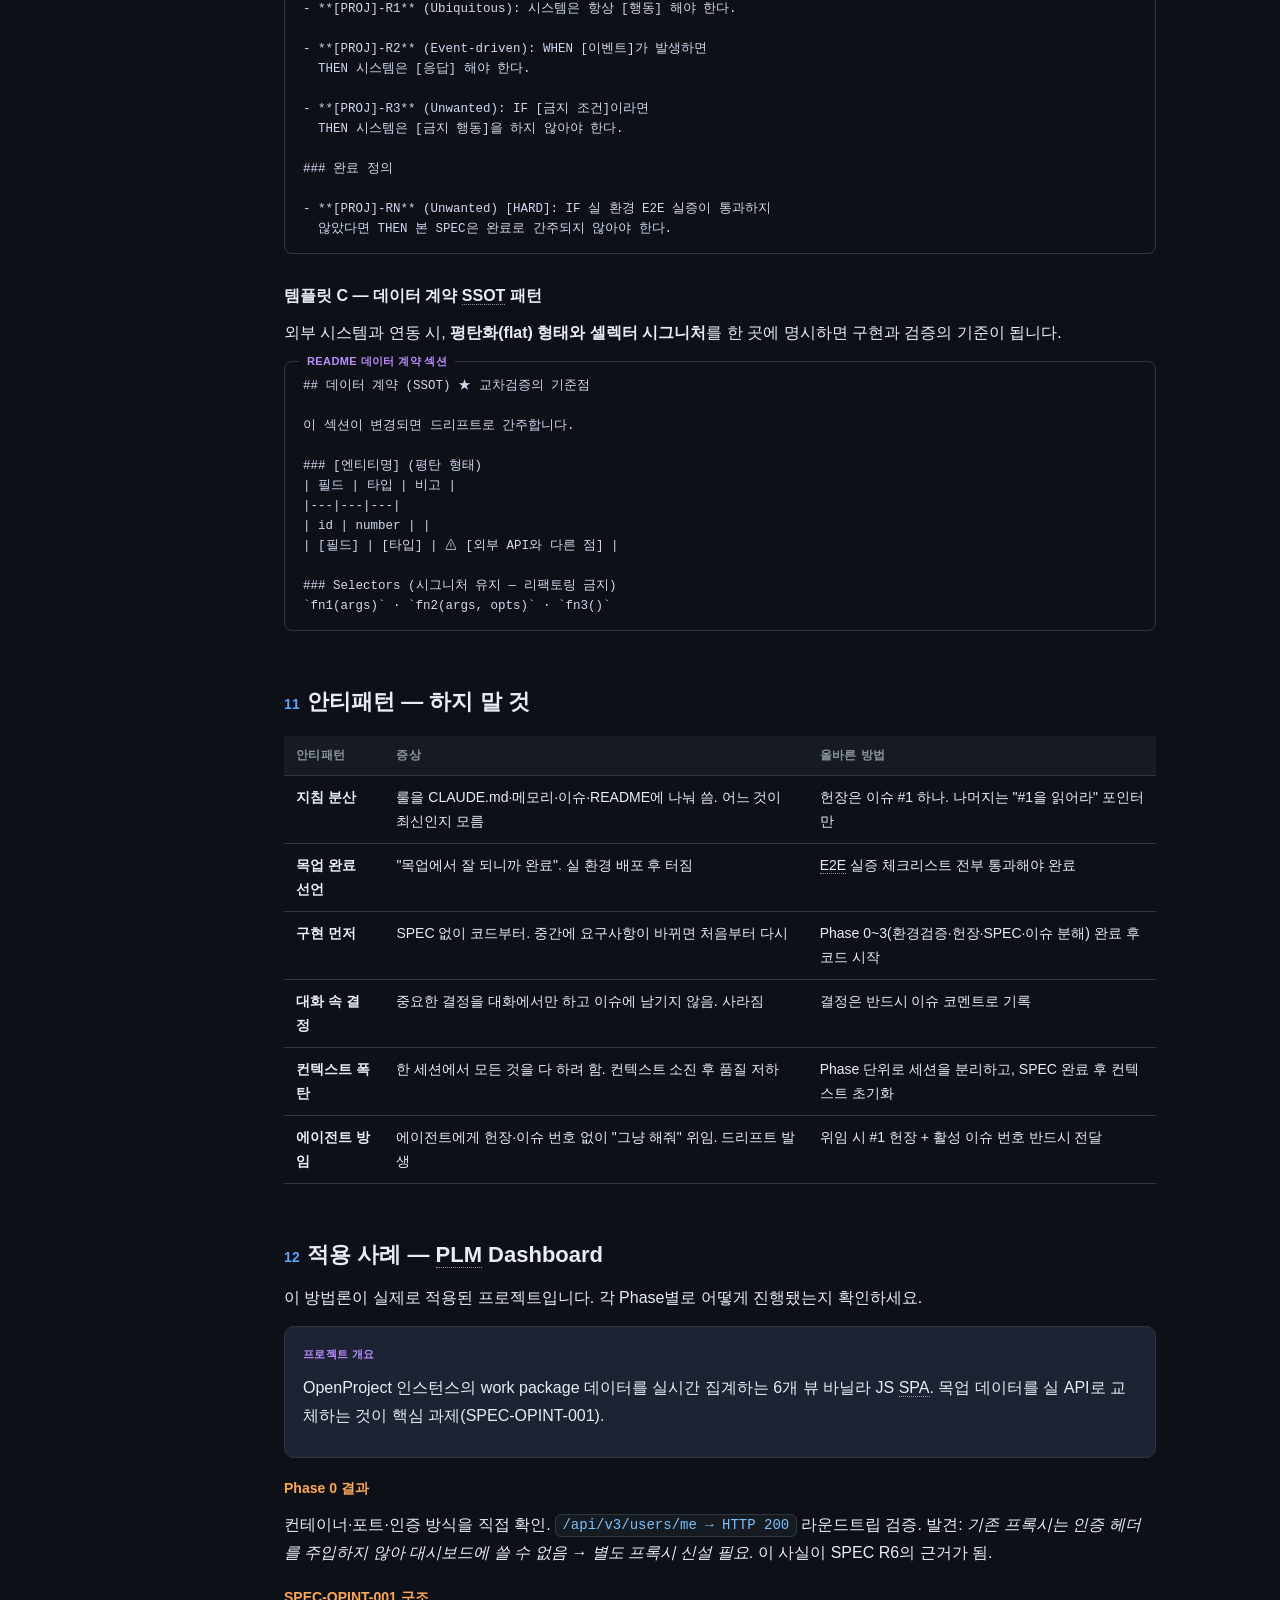
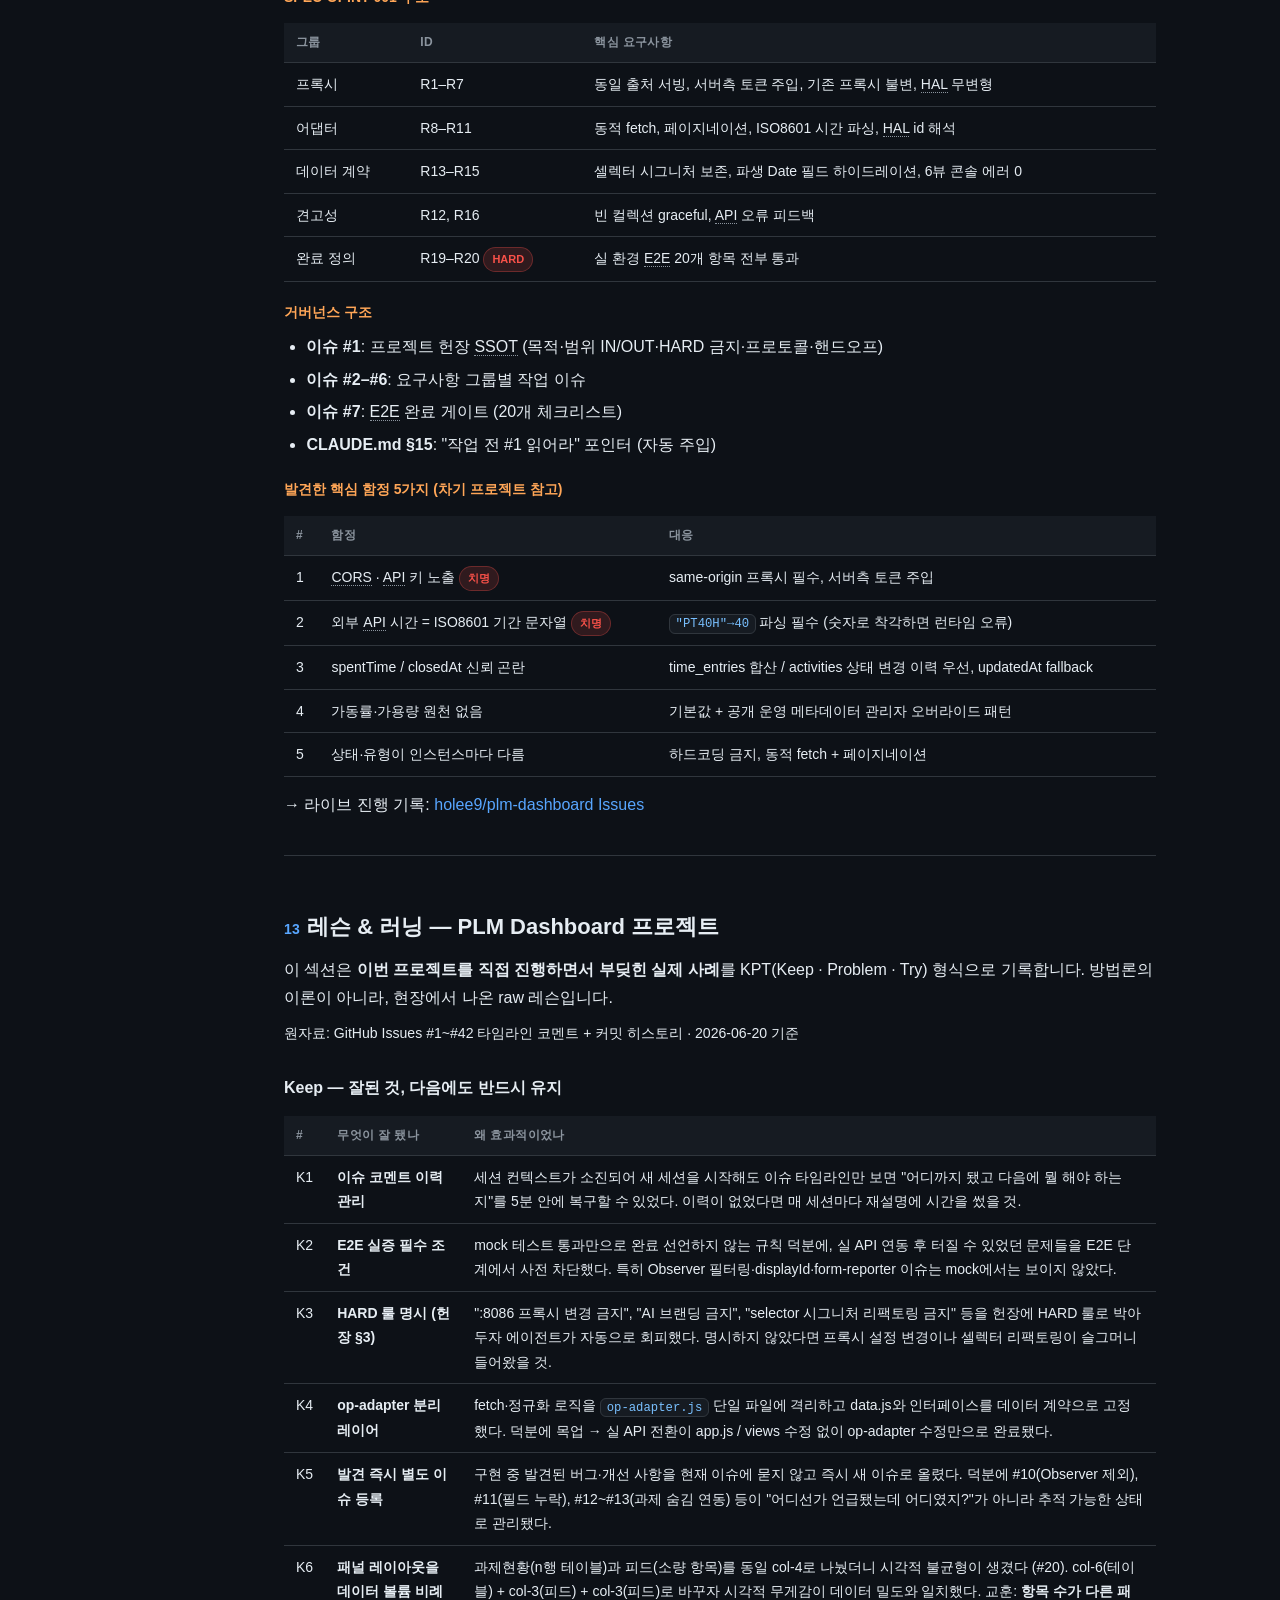
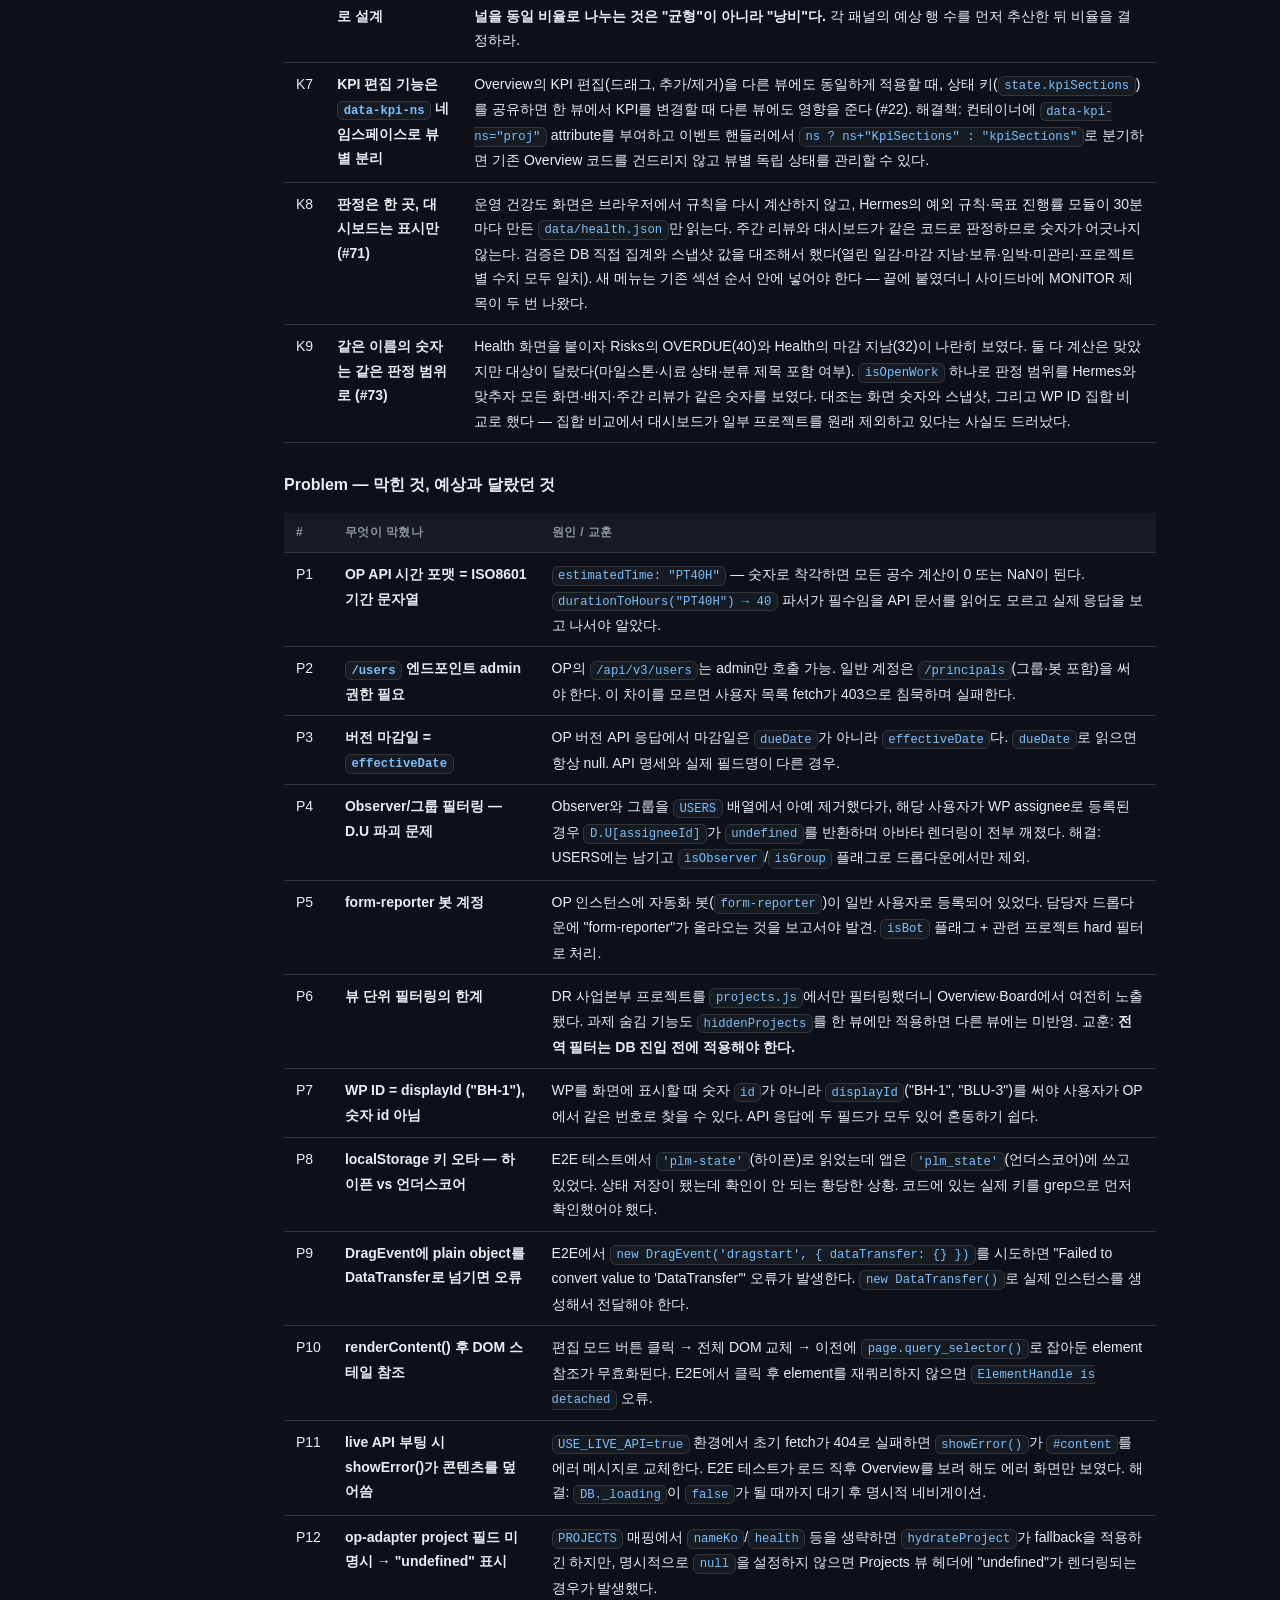
==== commit 25bcc98e: "fix: 마감 초과·임박 집계 범위를 Health(지침서 §7)와 통일 (#73) 🗿 MoAI" ====
--- a/docs/index.html
+++ b/docs/index.html
@@ -796,6 +796,11 @@
     <td><strong>판정은 한 곳, 대시보드는 표시만 (#71)</strong></td>
     <td>운영 건강도 화면은 브라우저에서 규칙을 다시 계산하지 않고, Hermes의 예외 규칙·목표 진행률 모듈이 30분마다 만든 <code>data/health.json</code>만 읽는다. 주간 리뷰와 대시보드가 같은 코드로 판정하므로 숫자가 어긋나지 않는다. 검증은 DB 직접 집계와 스냅샷 값을 대조해서 했다(열린 일감·마감 지남·보류·임박·미관리·프로젝트별 수치 모두 일치). 새 메뉴는 기존 섹션 순서 안에 넣어야 한다 — 끝에 붙였더니 사이드바에 MONITOR 제목이 두 번 나왔다.</td>
   </tr>
+  <tr>
+    <td>K9</td>
+    <td><strong>같은 이름의 숫자는 같은 판정 범위로 (#73)</strong></td>
+    <td>Health 화면을 붙이자 Risks의 OVERDUE(40)와 Health의 마감 지남(32)이 나란히 보였다. 둘 다 계산은 맞았지만 대상이 달랐다(마일스톤·시료 상태·분류 제목 포함 여부). <code>isOpenWork</code> 하나로 판정 범위를 Hermes와 맞추자 모든 화면·배지·주간 리뷰가 같은 숫자를 보였다. 대조는 화면 숫자와 스냅샷, 그리고 WP ID 집합 비교로 했다 — 집합 비교에서 대시보드가 일부 프로젝트를 원래 제외하고 있다는 사실도 드러났다.</td>
+  </tr>
 </table>
 
 <h3>Problem — 막힌 것, 예상과 달랐던 것</h3>
